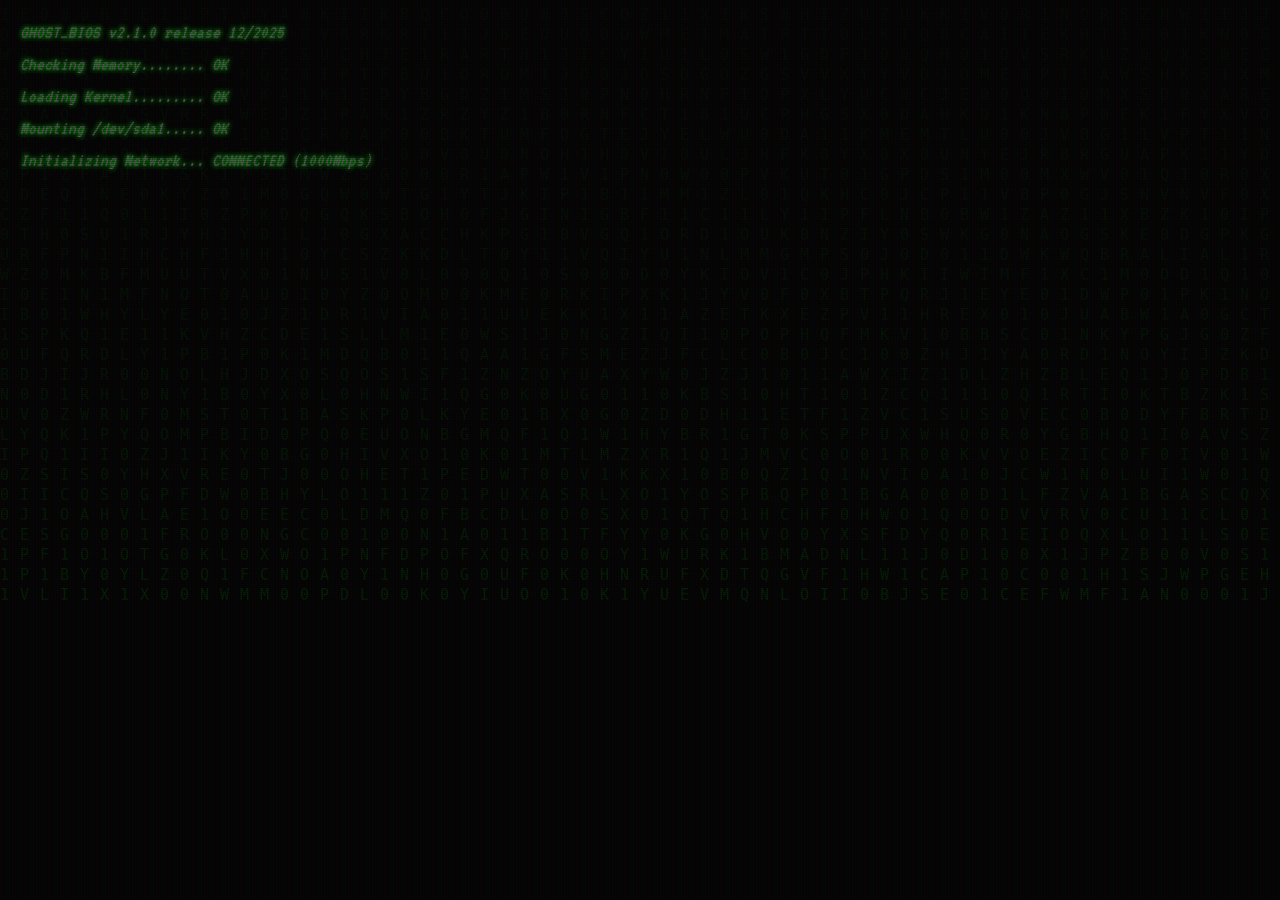
==== index.html @ a64e5c43 "Update index.html" ====
<!DOCTYPE html>
<html lang="en">
<head>
    <meta charset="UTF-8">
    <meta name="viewport" content="width=device-width, initial-scale=1.0">
    <title>GHOST_SHELL v2.0</title>
    <style>
        /* --- VISUALS & CRT EFFECT --- */
        @import url('https://fonts.googleapis.com/css2?family=VT323&display=swap');

        body {
            background-color: #050505;
            color: #0f0;
            font-family: 'VT323', monospace;
            font-size: 1.2rem;
            margin: 0;
            overflow: hidden;
            height: 100vh;
            display: flex;
            flex-direction: column;
            text-shadow: 0 0 5px #0f0;
        }

        /* CRT Scanline Overlay */
        .scanlines {
            position: fixed;
            top: 0; left: 0; width: 100%; height: 100%;
            background: linear-gradient(rgba(18, 16, 16, 0) 50%, rgba(0, 0, 0, 0.25) 50%), linear-gradient(90deg, rgba(255, 0, 0, 0.06), rgba(0, 255, 0, 0.02), rgba(0, 0, 255, 0.06));
            background-size: 100% 2px, 3px 100%;
            pointer-events: none;
            z-index: 999;
        }

        #terminal {
            flex: 1;
            padding: 20px;
            overflow-y: auto;
            position: relative;
            z-index: 10;
        }

        /* Scrollbar styling */
        ::-webkit-scrollbar { width: 10px; }
        ::-webkit-scrollbar-track { background: #000; }
        ::-webkit-scrollbar-thumb { background: #0f0; border-radius: 5px; }

        .input-line {
            display: flex;
            align-items: center;
            margin-top: 10px;
        }

        .prompt {
            color: #0f0;
            margin-right: 10px;
            font-weight: bold;
        }

        input {
            background: transparent;
            border: none;
            color: #fff;
            font-family: 'VT323', monospace;
            font-size: 1.2rem;
            flex-grow: 1;
            outline: none;
            caret-color: #0f0;
            text-shadow: 0 0 5px #fff;
        }

        .output { margin-bottom: 5px; line-height: 1.4; white-space: pre-wrap; }
        .error { color: #ff3333; text-shadow: 0 0 5px #ff3333; }
        .info { color: #00ffff; }
        .warn { color: #ffff00; }
        .system { color: #555; font-style: italic;}

        /* Matrix Canvas */
        canvas {
            position: absolute;
            top: 0; left: 0;
            z-index: 1;
            opacity: 0.1;
        }
    </style>
</head>
<body>

    <div class="scanlines"></div>
    <canvas id="matrixCanvas"></canvas>

    <div id="terminal" onclick="document.getElementById('cmd').focus()">
        <div id="output-container"></div>
        <div class="input-line" id="input-area" style="display:none;">
            <span class="prompt">root@ghost:~/workspace$</span>
            <input type="text" id="cmd" autocomplete="off" spellcheck="false">
        </div>
    </div>

<script>
    // --- CONFIGURATION ---
    const fileSystem = {
        'workspace': {
            'readme.txt': 'Welcome to Ghost Shell v2.0.\nThis is a portfolio simulation.\nType "help" to see commands.',
            'targets.txt': '192.168.1.55 (Vulnerable)\n10.0.0.3 (Secure)\n172.16.0.1 (Gateway)',
            'secret.enc': '[ENCRYPTED] Use "decrypt" tool to view.'
        },
        'system': {
            'kernel.log': 'Boot sequence complete. All systems nominal.',
            'users': 'root, guest, admin'
        }
    };

    let currentDir = 'workspace';
    const outputContainer = document.getElementById('output-container');
    const inputArea = document.getElementById('input-area');
    const cmdInput = document.getElementById('cmd');

    // --- BOOT SEQUENCE ---
    async function boot() {
        const bootText = [
            "GHOST_BIOS v2.1.0 release 12/2025",
            "Checking Memory........ OK",
            "Loading Kernel......... OK",
            "Mounting /dev/sda1..... OK",
            "Initializing Network... CONNECTED (1000Mbps)",
            "Starting Ghost Shell..."
        ];

        for (let line of bootText) {
            printLine(line, 'system');
            await new Promise(r => setTimeout(r, 300));
        }
        
        printLine("<br>----------------------------------------", 'info');
        printLine(" WELCOME USER. SYSTEM READY.", 'info');
        printLine(" Type 'help' for a list of commands.", 'info');
        printLine("----------------------------------------<br>", 'info');
        inputArea.style.display = 'flex';
        cmdInput.focus();
    }

    // --- COMMAND HANDLING ---
    cmdInput.addEventListener('keydown', async function(e) {
        if (e.key === 'Enter') {
            const val = this.value.trim();
            if(!val) return;
            
            // Print previous command
            printLine(`root@ghost:~/${currentDir}$ ${val}`, 'prompt');
            this.value = '';
            this.disabled = true; // Disable input while processing

            // Process Command
            await processCommand(val.toLowerCase());
            
            this.disabled = false;
            this.focus();
            window.scrollTo(0, document.body.scrollHeight);
        }
    });

    async function processCommand(cmd) {
        const args = cmd.split(' ');
        const main = args[0];

        switch(main) {
            case 'help':
                printLine(`
  AVAILABLE COMMANDS:
  -------------------
  ls          List files in current directory
  cat [file]  Read contents of a file
  clear       Clear the terminal screen
  whoami      Display user information
  date        Show system time
  
  HACKING TOOLS:
  --------------
  nmap [ip]   Scan a target for open ports
  hydra       Brute force attack simulation
  decrypt     Decrypt protected files
  matrix      Toggle background visualizer
                `, 'info');
                break;

            case 'clear':
                outputContainer.innerHTML = '';
                break;

            case 'ls':
                const files = Object.keys(fileSystem[currentDir] || {}).join('   ');
                printLine(files || '(empty)', 'info');
                break;

            case 'cat':
                if (!args[1]) { printLine("Usage: cat [filename]", 'error'); break; }
                const content = fileSystem[currentDir][args[1]];
                if (content) printLine(content);
                else printLine(`Error: File '${args[1]}' not found.`, 'error');
                break;

            case 'nmap':
                if (!args[1]) { printLine("Usage: nmap [target_ip]", 'error'); break; }
                await simulateProcess("Scanning " + args[1], 5, "Port Scan");
                printLine(`
  PORT    STATE     SERVICE
  21/tcp  OPEN      ftp
  22/tcp  OPEN      ssh
  80/tcp  OPEN      http
  3306/tcp CLOSED   mysql
  
  Nmap done: 1 IP address (1 host up) scanned in 2.05 seconds
                `);
                break;

            case 'hydra':
                printLine("[*] Initiating brute force attack on target...", 'warn');
                await simulateProcess("Cracking Password", 8, "Brute Force");
                printLine("[+] SUCCESS! Password found: 'admin123'", 'info');
                break;

            case 'decrypt':
                printLine("Enter decryption key:", 'warn');
                // Simulate simple interaction
                await new Promise(r => setTimeout(r, 1000));
                printLine("Decryption algorithm running...", 'system');
                await simulateProcess("Decrypting", 4, "AES-256");
                printLine("Output: THE_FLAG_IS_{GH0ST_SH3LL}", 'info');
                break;

            case 'whoami':
                printLine("User: root (uid=0)\nGroups: root, wheel, docker", 'info');
                break;
                
            case 'matrix':
                toggleMatrix();
                printLine("Matrix visualizer toggled.", 'system');
                break;

            default:
                printLine(`Command not found: ${main}`, 'error');
        }
    }

    // --- HELPER FUNCTIONS ---
    function printLine(text, type = '') {
        const div = document.createElement('div');
        div.className = `output ${type}`;
        div.innerHTML = text;
        outputContainer.appendChild(div);
        document.getElementById('terminal').scrollTop = document.getElementById('terminal').scrollHeight;
    }

    async function simulateProcess(name, steps, type) {
        const id = 'proc-' + Date.now();
        const div = document.createElement('div');
        div.id = id;
        outputContainer.appendChild(div);

        for (let i = 0; i <= 100; i += (100/steps)) {
            document.getElementById(id).innerHTML = `[${type}] ${name}... ${Math.floor(i)}%`;
            await new Promise(r => setTimeout(r, 300));
        }
        document.getElementById(id).innerHTML = `[${type}] ${name}... COMPLETED`;
        document.getElementById(id).className = 'info';
    }

    // --- MATRIX EFFECT (CANVAS) ---
    const canvas = document.getElementById('matrixCanvas');
    const ctx = canvas.getContext('2d');
    let matrixInterval;

    canvas.width = window.innerWidth;
    canvas.height = window.innerHeight;

    const chars = "0101010101ABCDEFGHIJKLMNOPQRSTUVWXYZ";
    const drops = Array(Math.floor(canvas.width / 20)).fill(1);

    function drawMatrix() {
        ctx.fillStyle = "rgba(0, 0, 0, 0.05)";
        ctx.fillRect(0, 0, canvas.width, canvas.height);
        ctx.fillStyle = "#0f0";
        ctx.font = "15px monospace";

        for (let i = 0; i < drops.length; i++) {
            const text = chars[Math.floor(Math.random() * chars.length)];
            ctx.fillText(text, i * 20, drops[i] * 20);
            if (drops[i] * 20 > canvas.height && Math.random() > 0.975) drops[i] = 0;
            drops[i]++;
        }
    }

    function toggleMatrix() {
        if (matrixInterval) {
            clearInterval(matrixInterval);
            matrixInterval = null;
            ctx.clearRect(0, 0, canvas.width, canvas.height);
        } else {
            matrixInterval = setInterval(drawMatrix, 50);
        }
    }

    // Start Matrix by default
    toggleMatrix();

    // Start Boot
    boot();

</script>
</body>
</html>
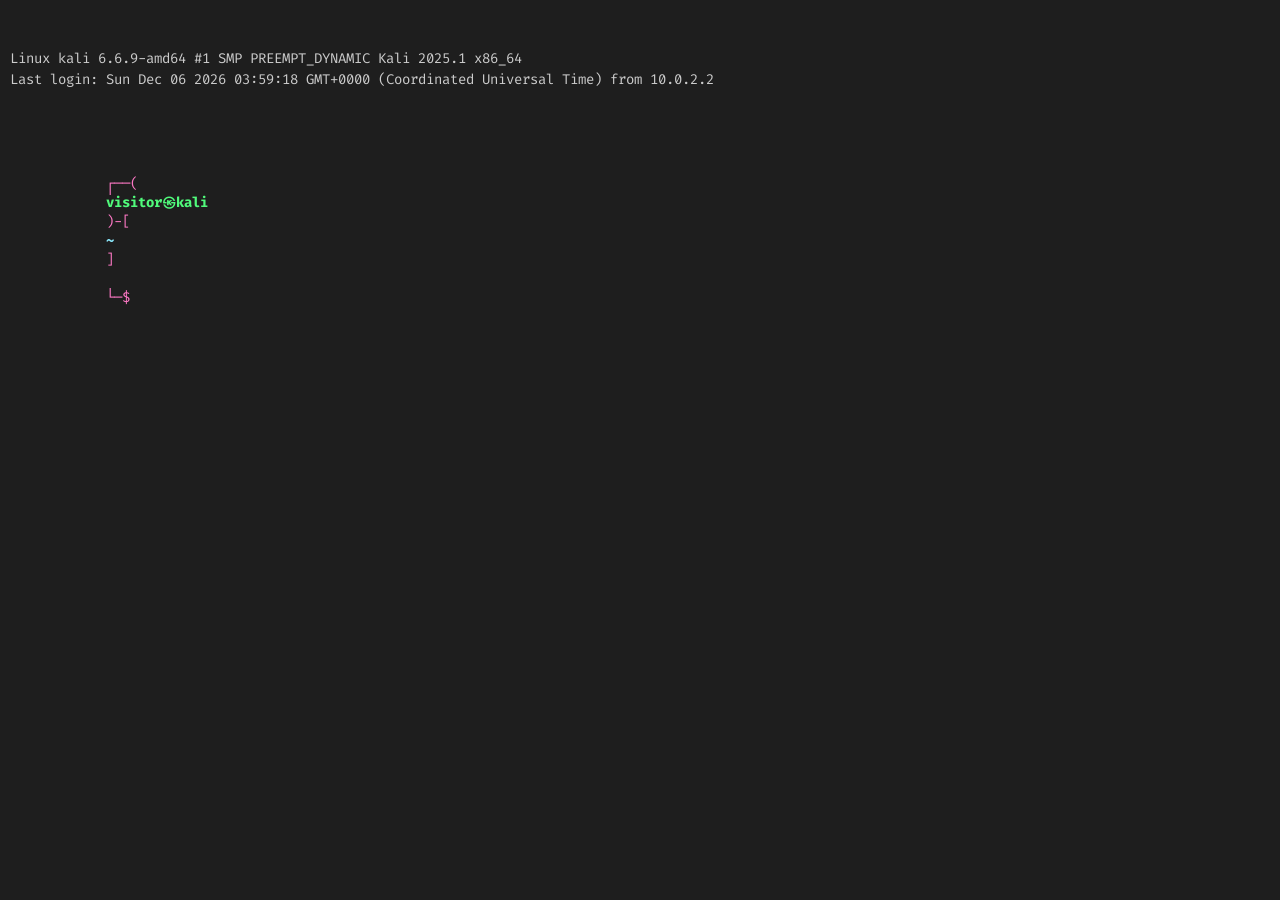
==== commit 523c609e: "Update index.html" ====
--- a/index.html
+++ b/index.html
@@ -3,308 +3,314 @@
 <head>
     <meta charset="UTF-8">
     <meta name="viewport" content="width=device-width, initial-scale=1.0">
-    <title>GHOST_SHELL v2.0</title>
+    <title>root@kali: ~</title>
     <style>
-        /* --- VISUALS & CRT EFFECT --- */
-        @import url('https://fonts.googleapis.com/css2?family=VT323&display=swap');
+        @import url('https://fonts.googleapis.com/css2?family=Fira+Code:wght@400;700&display=swap');
 
         body {
-            background-color: #050505;
-            color: #0f0;
-            font-family: 'VT323', monospace;
-            font-size: 1.2rem;
+            background-color: #1e1e1e; /* VS Code Dark Grey */
+            color: #d4d4d4;
+            font-family: 'Fira Code', monospace;
+            font-size: 14px;
             margin: 0;
+            padding: 10px;
+            height: 100vh;
+            box-sizing: border-box;
             overflow: hidden;
-            height: 100vh;
             display: flex;
             flex-direction: column;
-            text-shadow: 0 0 5px #0f0;
-        }
-
-        /* CRT Scanline Overlay */
-        .scanlines {
-            position: fixed;
-            top: 0; left: 0; width: 100%; height: 100%;
-            background: linear-gradient(rgba(18, 16, 16, 0) 50%, rgba(0, 0, 0, 0.25) 50%), linear-gradient(90deg, rgba(255, 0, 0, 0.06), rgba(0, 255, 0, 0.02), rgba(0, 0, 255, 0.06));
-            background-size: 100% 2px, 3px 100%;
-            pointer-events: none;
-            z-index: 999;
-        }
-
-        #terminal {
+        }
+
+        #terminal-window {
             flex: 1;
-            padding: 20px;
             overflow-y: auto;
-            position: relative;
-            z-index: 10;
-        }
-
-        /* Scrollbar styling */
+            white-space: pre-wrap; /* Preserves formatting */
+            padding-bottom: 20px;
+        }
+
+        /* Scrollbar Styling */
         ::-webkit-scrollbar { width: 10px; }
-        ::-webkit-scrollbar-track { background: #000; }
-        ::-webkit-scrollbar-thumb { background: #0f0; border-radius: 5px; }
-
-        .input-line {
-            display: flex;
-            align-items: center;
-            margin-top: 10px;
-        }
-
-        .prompt {
-            color: #0f0;
-            margin-right: 10px;
-            font-weight: bold;
-        }
-
+        ::-webkit-scrollbar-track { background: #1e1e1e; }
+        ::-webkit-scrollbar-thumb { background: #333; border-radius: 5px; }
+        ::-webkit-scrollbar-thumb:hover { background: #555; }
+
+        /* Text Colors */
+        .prompt-user { color: #50fa7b; font-weight: bold; } /* Green */
+        .prompt-symbol { color: #ff79c6; } /* Pink */
+        .prompt-path { color: #8be9fd; font-weight: bold; } /* Cyan */
+        .cmd-text { color: #f8f8f2; }
+        
+        .output { margin-bottom: 8px; line-height: 1.5; color: #ccc; }
+        .error { color: #ff5555; }
+        .success { color: #50fa7b; }
+        .info { color: #8be9fd; }
+        .keyword { color: #bd93f9; } /* Purple */
+
+        /* Input Area */
+        .input-line { display: flex; align-items: center; }
         input {
             background: transparent;
             border: none;
-            color: #fff;
-            font-family: 'VT323', monospace;
-            font-size: 1.2rem;
+            color: #f8f8f2;
+            font-family: 'Fira Code', monospace;
+            font-size: 14px;
             flex-grow: 1;
             outline: none;
-            caret-color: #0f0;
-            text-shadow: 0 0 5px #fff;
-        }
-
-        .output { margin-bottom: 5px; line-height: 1.4; white-space: pre-wrap; }
-        .error { color: #ff3333; text-shadow: 0 0 5px #ff3333; }
-        .info { color: #00ffff; }
-        .warn { color: #ffff00; }
-        .system { color: #555; font-style: italic;}
-
-        /* Matrix Canvas */
-        canvas {
-            position: absolute;
-            top: 0; left: 0;
-            z-index: 1;
-            opacity: 0.1;
-        }
+            margin-left: 5px;
+        }
+
+        /* Fake Cursor */
+        .cursor-block {
+            display: inline-block;
+            width: 8px;
+            height: 16px;
+            background-color: #ccc;
+            animation: blink 1s step-end infinite;
+        }
+        @keyframes blink { 50% { opacity: 0; } }
+
     </style>
 </head>
 <body>
 
-    <div class="scanlines"></div>
-    <canvas id="matrixCanvas"></canvas>
-
-    <div id="terminal" onclick="document.getElementById('cmd').focus()">
-        <div id="output-container"></div>
-        <div class="input-line" id="input-area" style="display:none;">
-            <span class="prompt">root@ghost:~/workspace$</span>
-            <input type="text" id="cmd" autocomplete="off" spellcheck="false">
+    <div id="terminal-window" onclick="document.getElementById('cmd').focus()">
+        <div id="history"></div>
+        
+        <div class="input-line">
+            <div id="prompt-container">
+                </div>
+            <input type="text" id="cmd" autocomplete="off" spellcheck="false" autofocus>
         </div>
     </div>
 
 <script>
-    // --- CONFIGURATION ---
+    // --- SYSTEM CONFIG ---
+    const user = "visitor";
+    const host = "kali";
+    let currentPath = "~";
+    
+    // Command History Storage (for Up/Down arrows)
+    let commandHistory = [];
+    let historyIndex = -1;
+
+    // File System Simulation
     const fileSystem = {
-        'workspace': {
-            'readme.txt': 'Welcome to Ghost Shell v2.0.\nThis is a portfolio simulation.\nType "help" to see commands.',
-            'targets.txt': '192.168.1.55 (Vulnerable)\n10.0.0.3 (Secure)\n172.16.0.1 (Gateway)',
-            'secret.enc': '[ENCRYPTED] Use "decrypt" tool to view.'
+        "~": {
+            "projects": "dir",
+            "cv.pdf": "file",
+            "contact_info.txt": "file",
+            "todo.md": "file"
         },
-        'system': {
-            'kernel.log': 'Boot sequence complete. All systems nominal.',
-            'users': 'root, guest, admin'
+        "~/projects": {
+            "main.py": "file",
+            "scan_results.log": "file"
         }
     };
 
-    let currentDir = 'workspace';
-    const outputContainer = document.getElementById('output-container');
-    const inputArea = document.getElementById('input-area');
-    const cmdInput = document.getElementById('cmd');
-
-    // --- BOOT SEQUENCE ---
-    async function boot() {
-        const bootText = [
-            "GHOST_BIOS v2.1.0 release 12/2025",
-            "Checking Memory........ OK",
-            "Loading Kernel......... OK",
-            "Mounting /dev/sda1..... OK",
-            "Initializing Network... CONNECTED (1000Mbps)",
-            "Starting Ghost Shell..."
-        ];
-
-        for (let line of bootText) {
-            printLine(line, 'system');
-            await new Promise(r => setTimeout(r, 300));
-        }
-        
-        printLine("<br>----------------------------------------", 'info');
-        printLine(" WELCOME USER. SYSTEM READY.", 'info');
-        printLine(" Type 'help' for a list of commands.", 'info');
-        printLine("----------------------------------------<br>", 'info');
-        inputArea.style.display = 'flex';
-        cmdInput.focus();
+    const fileContents = {
+        "contact_info.txt": "Email: user@example.com\nLinkedIn: linkedin.com/in/user\nGitHub: github.com/user",
+        "todo.md": "- [x] Setup server\n- [ ] Patch vulnerabilities\n- [ ] Update documentation",
+        "cv.pdf": "[PDF Binary Data] - Cannot display in terminal. Use 'download cv.pdf'",
+        "scan_results.log": "Target: 192.168.1.1\nOpen Ports: 22, 80, 443\nVulnerabilities: None detected."
+    };
+
+    // DOM Elements
+    const terminal = document.getElementById('history');
+    const input = document.getElementById('cmd');
+    const promptContainer = document.getElementById('prompt-container');
+
+    // Generate Prompt String
+    function updatePrompt() {
+        promptContainer.innerHTML = `
+            <span class="prompt-symbol">┌──(</span>
+            <span class="prompt-user">${user}㉿${host}</span>
+            <span class="prompt-symbol">)-[</span>
+            <span class="prompt-path">${currentPath}</span>
+            <span class="prompt-symbol">]</span><br>
+            <span class="prompt-symbol">└─$</span>
+        `;
     }
-
-    // --- COMMAND HANDLING ---
-    cmdInput.addEventListener('keydown', async function(e) {
+    updatePrompt();
+
+    // Start with a clean welcome message
+    const date = new Date().toString();
+    printOutput(`Linux ${host} 6.6.9-amd64 #1 SMP PREEMPT_DYNAMIC Kali 2025.1 x86_64\nLast login: ${date} from 10.0.2.2`, 'system');
+
+    // --- EVENT LISTENERS ---
+    input.addEventListener('keydown', function(e) {
         if (e.key === 'Enter') {
-            const val = this.value.trim();
-            if(!val) return;
+            const command = this.value;
+            if (command.trim() !== "") {
+                // Save to history
+                commandHistory.push(command);
+                historyIndex = commandHistory.length;
+                
+                // Print command to screen
+                const oldPrompt = promptContainer.innerHTML;
+                const cmdLine = document.createElement('div');
+                cmdLine.innerHTML = `<div class="input-line">${oldPrompt} <span class="cmd-text">${command}</span></div>`;
+                terminal.appendChild(cmdLine);
+
+                // Process
+                processCommand(command.trim());
+            } else {
+                // Just reprint prompt on empty enter
+                const oldPrompt = promptContainer.innerHTML;
+                const cmdLine = document.createElement('div');
+                cmdLine.innerHTML = `<div class="input-line">${oldPrompt}</div>`;
+                terminal.appendChild(cmdLine);
+            }
             
-            // Print previous command
-            printLine(`root@ghost:~/${currentDir}$ ${val}`, 'prompt');
+            // Clear input
             this.value = '';
-            this.disabled = true; // Disable input while processing
-
-            // Process Command
-            await processCommand(val.toLowerCase());
+            scrollToBottom();
+        } else if (e.key === 'ArrowUp') {
+            e.preventDefault();
+            if (historyIndex > 0) {
+                historyIndex--;
+                input.value = commandHistory[historyIndex];
+            }
+        } else if (e.key === 'ArrowDown') {
+            e.preventDefault();
+            if (historyIndex < commandHistory.length - 1) {
+                historyIndex++;
+                input.value = commandHistory[historyIndex];
+            } else {
+                historyIndex = commandHistory.length;
+                input.value = '';
+            }
+        }
+    });
+
+    // --- CORE LOGIC ---
+    function processCommand(cmdRaw) {
+        const args = cmdRaw.split(' ');
+        const cmd = args[0].toLowerCase();
+        const arg1 = args[1];
+
+        switch (cmd) {
+            case 'help':
+                printOutput(`
+    GNU bash, version 5.2.21(1)-release (x86_64-pc-linux-gnu)
+    These shell commands are defined internally. Type 'help' to see this list.
+
+    <span class="keyword">ls</span>       List directory contents
+    <span class="keyword">cd</span>       Change directory (e.g., 'cd projects' or 'cd ..')
+    <span class="keyword">cat</span>      Concatenate files to standard output
+    <span class="keyword">clear</span>    Clear the terminal screen
+    <span class="keyword">whoami</span>   Print effective userid
+    <span class="keyword">nmap</span>     Network exploration tool and security scanner
+    <span class="keyword">neofetch</span> System information tool
+                `);
+                break;
+
+            case 'clear':
+                terminal.innerHTML = '';
+                break;
+
+            case 'ls':
+                const dirContent = fileSystem[currentPath];
+                let output = "";
+                for (const [key, value] of Object.entries(dirContent)) {
+                    if (value === 'dir') output += `<span class="prompt-path">${key}/</span>  `;
+                    else output += `<span class="success">${key}</span>  `;
+                }
+                printOutput(output);
+                break;
+
+            case 'cat':
+                if (!arg1) { printOutput("cat: missing operand", "error"); return; }
+                if (fileContents[arg1]) {
+                    printOutput(fileContents[arg1]);
+                } else {
+                    printOutput(`cat: ${arg1}: No such file or directory`, "error");
+                }
+                break;
+
+            case 'cd':
+                if (!arg1 || arg1 === "~") {
+                    currentPath = "~";
+                } else if (arg1 === "..") {
+                    currentPath = "~"; // Simple logic for demo
+                } else if (fileSystem["~"][arg1] === "dir") {
+                    currentPath = "~/projects";
+                } else {
+                    printOutput(`bash: cd: ${arg1}: No such file or directory`, "error");
+                }
+                updatePrompt();
+                break;
+
+            case 'whoami':
+                printOutput("visitor");
+                break;
+
+            case 'nmap':
+                 if (!arg1) { printOutput("nmap: missing target IP", "error"); return; }
+                 printOutput(`Starting Nmap 7.94 at ${new Date().toLocaleTimeString()}...`);
+                 setTimeout(() => {
+                     printOutput(`
+Nmap scan report for ${arg1}
+Host is up (0.00042s latency).
+Not shown: 998 closed ports
+PORT   STATE SERVICE
+22/tcp open  ssh
+80/tcp open  http
+
+Nmap done: 1 IP address (1 host up) scanned in 1.42 seconds
+                     `);
+                     scrollToBottom();
+                 }, 1500);
+                 break;
             
-            this.disabled = false;
-            this.focus();
-            window.scrollTo(0, document.body.scrollHeight);
-        }
-    });
-
-    async function processCommand(cmd) {
-        const args = cmd.split(' ');
-        const main = args[0];
-
-        switch(main) {
-            case 'help':
-                printLine(`
-  AVAILABLE COMMANDS:
-  -------------------
-  ls          List files in current directory
-  cat [file]  Read contents of a file
-  clear       Clear the terminal screen
-  whoami      Display user information
-  date        Show system time
-  
-  HACKING TOOLS:
-  --------------
-  nmap [ip]   Scan a target for open ports
-  hydra       Brute force attack simulation
-  decrypt     Decrypt protected files
-  matrix      Toggle background visualizer
-                `, 'info');
-                break;
-
-            case 'clear':
-                outputContainer.innerHTML = '';
-                break;
-
-            case 'ls':
-                const files = Object.keys(fileSystem[currentDir] || {}).join('   ');
-                printLine(files || '(empty)', 'info');
-                break;
-
-            case 'cat':
-                if (!args[1]) { printLine("Usage: cat [filename]", 'error'); break; }
-                const content = fileSystem[currentDir][args[1]];
-                if (content) printLine(content);
-                else printLine(`Error: File '${args[1]}' not found.`, 'error');
-                break;
-
-            case 'nmap':
-                if (!args[1]) { printLine("Usage: nmap [target_ip]", 'error'); break; }
-                await simulateProcess("Scanning " + args[1], 5, "Port Scan");
-                printLine(`
-  PORT    STATE     SERVICE
-  21/tcp  OPEN      ftp
-  22/tcp  OPEN      ssh
-  80/tcp  OPEN      http
-  3306/tcp CLOSED   mysql
-  
-  Nmap done: 1 IP address (1 host up) scanned in 2.05 seconds
+            case 'sudo':
+                 printOutput(`[sudo] password for ${user}:`, "info");
+                 // Simulation stops here to keep it simple, but adds realism
+                 setTimeout(() => {
+                    printOutput("Sorry, try again.", "error");
+                    scrollToBottom();
+                 }, 2000);
+                 break;
+
+            case 'neofetch':
+                printOutput(`
+       <span class="prompt-symbol">_,met$$$$$gg.</span>      <span class="prompt-user">user</span>@<span class="prompt-path">kali</span>
+    <span class="prompt-symbol">,g$$$$$$$$$$$$$$$P.</span>   ----------------
+  <span class="prompt-symbol">,g$$P"     """Y$$.".</span>    <span class="info">OS</span>: Kali GNU/Linux Rolling x86_64
+ <span class="prompt-symbol">,$$P'              \`$$$.</span> <span class="info">Host</span>: VirtualBox 1.2
+<span class="prompt-symbol">',$$P       ,ggs.     \`$$b:</span> <span class="info">Kernel</span>: 6.6.9-amd64
+<span class="prompt-symbol">\`d$$'     ,$P"'   .    $$$</span> <span class="info">Uptime</span>: 2 hours, 4 mins
+ <span class="prompt-symbol">$$P      d$'     ,    $$P</span> <span class="info">Shell</span>: bash 5.2.21
+ <span class="prompt-symbol">$$:      $$.   -    ,d$$'</span> <span class="info">Terminal</span>: /dev/pts/0
+ <span class="prompt-symbol">$$;      Y$b._   _,d$P'</span>  
+ <span class="prompt-symbol">Y$$.    \`.\`"Y$$$$P"'</span>    
+ <span class="prompt-symbol">\`$$b      "-.__</span>       
+  <span class="prompt-symbol">\`Y$$</span>
+   <span class="prompt-symbol">\`Y$$.</span>
+     <span class="prompt-symbol">\`$$b.</span>
+       <span class="prompt-symbol">\`Y$$b.</span>
+          <span class="prompt-symbol">\`"Y$b._</span>
+              <span class="prompt-symbol">\`"""</span>
                 `);
                 break;
 
-            case 'hydra':
-                printLine("[*] Initiating brute force attack on target...", 'warn');
-                await simulateProcess("Cracking Password", 8, "Brute Force");
-                printLine("[+] SUCCESS! Password found: 'admin123'", 'info');
-                break;
-
-            case 'decrypt':
-                printLine("Enter decryption key:", 'warn');
-                // Simulate simple interaction
-                await new Promise(r => setTimeout(r, 1000));
-                printLine("Decryption algorithm running...", 'system');
-                await simulateProcess("Decrypting", 4, "AES-256");
-                printLine("Output: THE_FLAG_IS_{GH0ST_SH3LL}", 'info');
-                break;
-
-            case 'whoami':
-                printLine("User: root (uid=0)\nGroups: root, wheel, docker", 'info');
-                break;
-                
-            case 'matrix':
-                toggleMatrix();
-                printLine("Matrix visualizer toggled.", 'system');
-                break;
-
             default:
-                printLine(`Command not found: ${main}`, 'error');
+                printOutput(`bash: ${cmd}: command not found`, "error");
         }
     }
 
     // --- HELPER FUNCTIONS ---
-    function printLine(text, type = '') {
+    function printOutput(text, type="standard") {
         const div = document.createElement('div');
         div.className = `output ${type}`;
         div.innerHTML = text;
-        outputContainer.appendChild(div);
-        document.getElementById('terminal').scrollTop = document.getElementById('terminal').scrollHeight;
+        terminal.appendChild(div);
+        scrollToBottom();
     }
 
-    async function simulateProcess(name, steps, type) {
-        const id = 'proc-' + Date.now();
-        const div = document.createElement('div');
-        div.id = id;
-        outputContainer.appendChild(div);
-
-        for (let i = 0; i <= 100; i += (100/steps)) {
-            document.getElementById(id).innerHTML = `[${type}] ${name}... ${Math.floor(i)}%`;
-            await new Promise(r => setTimeout(r, 300));
-        }
-        document.getElementById(id).innerHTML = `[${type}] ${name}... COMPLETED`;
-        document.getElementById(id).className = 'info';
+    function scrollToBottom() {
+        const window = document.getElementById('terminal-window');
+        window.scrollTop = window.scrollHeight;
     }
-
-    // --- MATRIX EFFECT (CANVAS) ---
-    const canvas = document.getElementById('matrixCanvas');
-    const ctx = canvas.getContext('2d');
-    let matrixInterval;
-
-    canvas.width = window.innerWidth;
-    canvas.height = window.innerHeight;
-
-    const chars = "0101010101ABCDEFGHIJKLMNOPQRSTUVWXYZ";
-    const drops = Array(Math.floor(canvas.width / 20)).fill(1);
-
-    function drawMatrix() {
-        ctx.fillStyle = "rgba(0, 0, 0, 0.05)";
-        ctx.fillRect(0, 0, canvas.width, canvas.height);
-        ctx.fillStyle = "#0f0";
-        ctx.font = "15px monospace";
-
-        for (let i = 0; i < drops.length; i++) {
-            const text = chars[Math.floor(Math.random() * chars.length)];
-            ctx.fillText(text, i * 20, drops[i] * 20);
-            if (drops[i] * 20 > canvas.height && Math.random() > 0.975) drops[i] = 0;
-            drops[i]++;
-        }
-    }
-
-    function toggleMatrix() {
-        if (matrixInterval) {
-            clearInterval(matrixInterval);
-            matrixInterval = null;
-            ctx.clearRect(0, 0, canvas.width, canvas.height);
-        } else {
-            matrixInterval = setInterval(drawMatrix, 50);
-        }
-    }
-
-    // Start Matrix by default
-    toggleMatrix();
-
-    // Start Boot
-    boot();
 
 </script>
 </body>
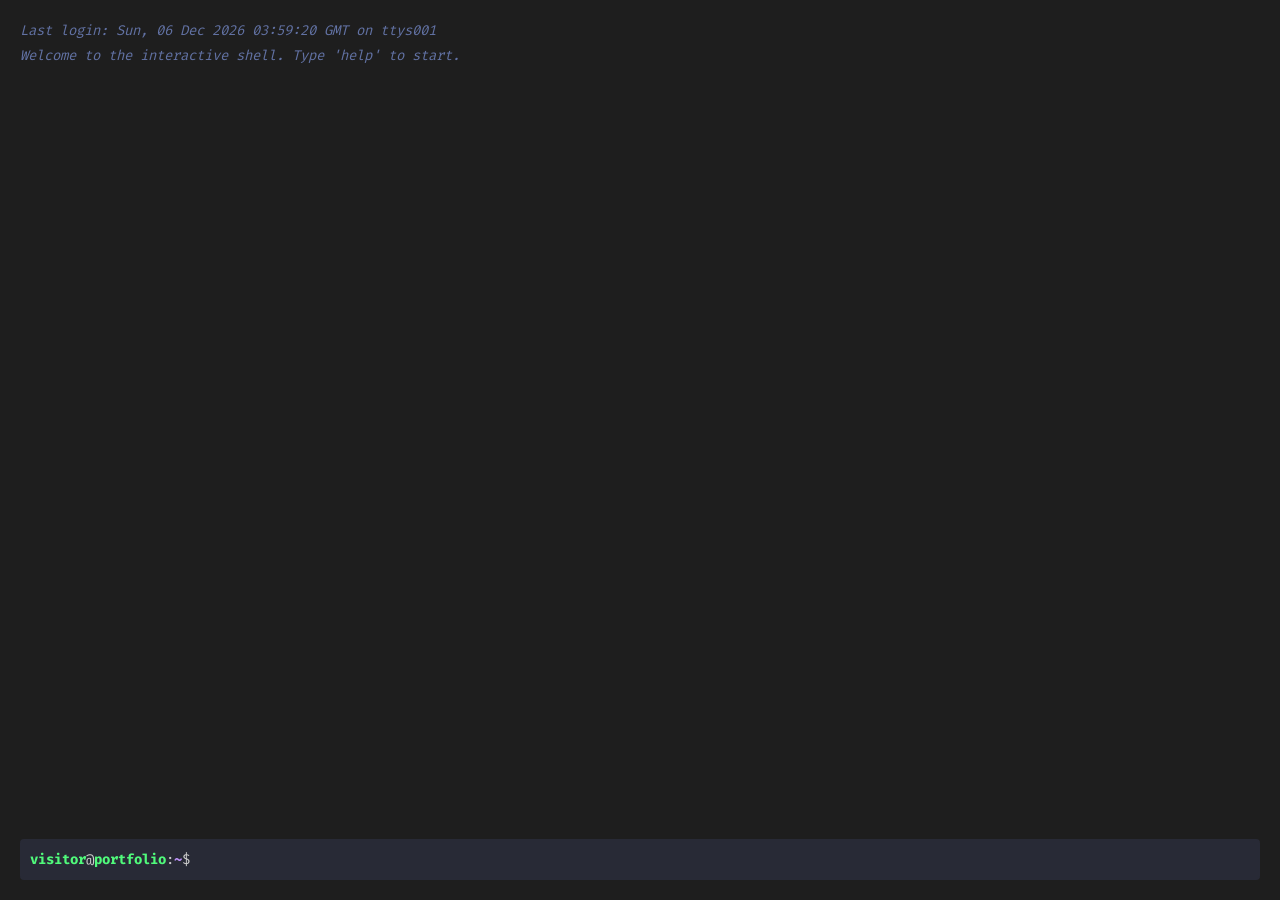
==== commit f6c6d8b9: "Update index.html" ====
--- a/index.html
+++ b/index.html
@@ -3,313 +3,345 @@
 <head>
     <meta charset="UTF-8">
     <meta name="viewport" content="width=device-width, initial-scale=1.0">
-    <title>root@kali: ~</title>
+    <title>root@server: ~</title>
+    <link href="https://fonts.googleapis.com/css2?family=Fira+Code:wght@400;700&display=swap" rel="stylesheet">
     <style>
-        @import url('https://fonts.googleapis.com/css2?family=Fira+Code:wght@400;700&display=swap');
+        :root {
+            --bg-color: #1e1e1e;
+            --text-color: #cccccc;
+            --prompt-user: #50fa7b; /* Dracula Green */
+            --prompt-path: #bd93f9; /* Dracula Purple */
+            --cmd-color: #f8f8f2;
+            --dir-color: #8be9fd; /* Dracula Cyan */
+            --file-color: #f1fa8c; /* Dracula Yellow */
+            --error-color: #ff5555;
+        }
 
         body {
-            background-color: #1e1e1e; /* VS Code Dark Grey */
-            color: #d4d4d4;
+            background-color: var(--bg-color);
+            color: var(--text-color);
             font-family: 'Fira Code', monospace;
             font-size: 14px;
             margin: 0;
-            padding: 10px;
+            padding: 20px;
             height: 100vh;
             box-sizing: border-box;
-            overflow: hidden;
             display: flex;
             flex-direction: column;
-        }
-
-        #terminal-window {
+            overflow: hidden;
+        }
+
+        #terminal-output {
             flex: 1;
             overflow-y: auto;
-            white-space: pre-wrap; /* Preserves formatting */
-            padding-bottom: 20px;
-        }
-
-        /* Scrollbar Styling */
-        ::-webkit-scrollbar { width: 10px; }
-        ::-webkit-scrollbar-track { background: #1e1e1e; }
-        ::-webkit-scrollbar-thumb { background: #333; border-radius: 5px; }
-        ::-webkit-scrollbar-thumb:hover { background: #555; }
-
-        /* Text Colors */
-        .prompt-user { color: #50fa7b; font-weight: bold; } /* Green */
-        .prompt-symbol { color: #ff79c6; } /* Pink */
-        .prompt-path { color: #8be9fd; font-weight: bold; } /* Cyan */
-        .cmd-text { color: #f8f8f2; }
-        
-        .output { margin-bottom: 8px; line-height: 1.5; color: #ccc; }
-        .error { color: #ff5555; }
-        .success { color: #50fa7b; }
-        .info { color: #8be9fd; }
-        .keyword { color: #bd93f9; } /* Purple */
-
-        /* Input Area */
-        .input-line { display: flex; align-items: center; }
+            white-space: pre-wrap;
+            margin-bottom: 10px;
+        }
+
+        /* Custom Scrollbar */
+        #terminal-output::-webkit-scrollbar { width: 8px; }
+        #terminal-output::-webkit-scrollbar-track { background: var(--bg-color); }
+        #terminal-output::-webkit-scrollbar-thumb { background: #44475a; border-radius: 4px; }
+
+        .input-line {
+            display: flex;
+            align-items: center;
+            background-color: #282a36;
+            padding: 10px;
+            border-radius: 4px;
+        }
+
+        .prompt { margin-right: 10px; white-space: nowrap; }
+        .user { color: var(--prompt-user); font-weight: bold; }
+        .at { color: var(--text-color); }
+        .host { color: var(--prompt-user); font-weight: bold; }
+        .path { color: var(--prompt-path); font-weight: bold; }
+        .char { color: var(--text-color); }
+
         input {
             background: transparent;
             border: none;
-            color: #f8f8f2;
+            color: var(--cmd-color);
             font-family: 'Fira Code', monospace;
             font-size: 14px;
             flex-grow: 1;
             outline: none;
-            margin-left: 5px;
-        }
-
-        /* Fake Cursor */
-        .cursor-block {
-            display: inline-block;
-            width: 8px;
-            height: 16px;
-            background-color: #ccc;
-            animation: blink 1s step-end infinite;
-        }
-        @keyframes blink { 50% { opacity: 0; } }
-
+        }
+
+        /* Output Styling */
+        .line { margin-bottom: 4px; line-height: 1.5; }
+        .cmd-echo { color: #f8f8f2; font-weight: bold; }
+        .dir { color: var(--dir-color); font-weight: bold; cursor: pointer; }
+        .file { color: var(--file-color); }
+        .comment { color: #6272a4; font-style: italic; }
+        .error { color: var(--error-color); }
+        
+        /* Links */
+        a { color: #8be9fd; text-decoration: none; border-bottom: 1px dotted #8be9fd; }
+        a:hover { background: #44475a; }
     </style>
 </head>
 <body>
 
-    <div id="terminal-window" onclick="document.getElementById('cmd').focus()">
-        <div id="history"></div>
-        
-        <div class="input-line">
-            <div id="prompt-container">
-                </div>
-            <input type="text" id="cmd" autocomplete="off" spellcheck="false" autofocus>
+    <div id="terminal-output"></div>
+    
+    <div class="input-line">
+        <div class="prompt">
+            <span class="user">visitor</span><span class="at">@</span><span class="host">portfolio</span>:<span class="path" id="path-display">~</span><span class="char">$</span>
         </div>
+        <input type="text" id="cmd-input" autocomplete="off" spellcheck="false" autofocus>
     </div>
 
 <script>
-    // --- SYSTEM CONFIG ---
-    const user = "visitor";
-    const host = "kali";
-    let currentPath = "~";
-    
-    // Command History Storage (for Up/Down arrows)
+    // --- FILE SYSTEM STRUCTURE ---
+    // Professional approach: Objects represent folders, Strings represent files.
+    const fileSystem = {
+        "~": {
+            "about.txt": "I am a Full Stack Developer and Cybersecurity Enthusiast.\nSpecializing in Python, JavaScript, and Ethical Hacking.",
+            "contact.md": "Email: your.email@example.com\nGitHub: github.com/yourusername\nLinkedIn: linkedin.com/in/yourprofile",
+            "skills.txt": "• Languages: Python, C++, HTML/JS\n• Tools: Burp Suite, Metasploit, Wireshark\n• OS: Kali Linux, Arch, Ubuntu",
+            "projects": {
+                "network-scanner.py": "Language: Python\nStatus: Completed\nDescription: A multi-threaded IP scanner.\n[Run 'cat projects/network-scanner.py' to see details]",
+                "web-scraper.js": "Language: Node.js\nStatus: In Progress\nDescription: Scrapes tech news headers.",
+                "portfolio-v1": {
+                    "index.html": "<Old version of portfolio>",
+                    "style.css": "body { background: red; }"
+                }
+            },
+            "README.md": "Welcome to my interactive portfolio.\nType 'help' for commands.\nUse 'Tab' for autocomplete."
+        }
+    };
+
+    // --- STATE MANAGEMENT ---
+    let currentPath = ["~"];
     let commandHistory = [];
     let historyIndex = -1;
 
-    // File System Simulation
-    const fileSystem = {
-        "~": {
-            "projects": "dir",
-            "cv.pdf": "file",
-            "contact_info.txt": "file",
-            "todo.md": "file"
-        },
-        "~/projects": {
-            "main.py": "file",
-            "scan_results.log": "file"
-        }
+    const outputDiv = document.getElementById('terminal-output');
+    const inputField = document.getElementById('cmd-input');
+    const pathDisplay = document.getElementById('path-display');
+
+    // --- INITIALIZATION ---
+    window.onload = () => {
+        printLine(`Last login: ${new Date().toUTCString()} on ttys001`, 'comment');
+        printLine(`Welcome to the interactive shell. Type 'help' to start.`, 'comment');
+        printLine(``);
     };
 
-    const fileContents = {
-        "contact_info.txt": "Email: user@example.com\nLinkedIn: linkedin.com/in/user\nGitHub: github.com/user",
-        "todo.md": "- [x] Setup server\n- [ ] Patch vulnerabilities\n- [ ] Update documentation",
-        "cv.pdf": "[PDF Binary Data] - Cannot display in terminal. Use 'download cv.pdf'",
-        "scan_results.log": "Target: 192.168.1.1\nOpen Ports: 22, 80, 443\nVulnerabilities: None detected."
-    };
-
-    // DOM Elements
-    const terminal = document.getElementById('history');
-    const input = document.getElementById('cmd');
-    const promptContainer = document.getElementById('prompt-container');
-
-    // Generate Prompt String
-    function updatePrompt() {
-        promptContainer.innerHTML = `
-            <span class="prompt-symbol">┌──(</span>
-            <span class="prompt-user">${user}㉿${host}</span>
-            <span class="prompt-symbol">)-[</span>
-            <span class="prompt-path">${currentPath}</span>
-            <span class="prompt-symbol">]</span><br>
-            <span class="prompt-symbol">└─$</span>
-        `;
-    }
-    updatePrompt();
-
-    // Start with a clean welcome message
-    const date = new Date().toString();
-    printOutput(`Linux ${host} 6.6.9-amd64 #1 SMP PREEMPT_DYNAMIC Kali 2025.1 x86_64\nLast login: ${date} from 10.0.2.2`, 'system');
-
-    // --- EVENT LISTENERS ---
-    input.addEventListener('keydown', function(e) {
+    // --- COMMAND PROCESSOR ---
+    inputField.addEventListener('keydown', (e) => {
         if (e.key === 'Enter') {
-            const command = this.value;
-            if (command.trim() !== "") {
-                // Save to history
-                commandHistory.push(command);
+            const cmdRaw = inputField.value;
+            const cmdTrim = cmdRaw.trim();
+            
+            if (cmdTrim) {
+                // Add to history
+                commandHistory.push(cmdTrim);
                 historyIndex = commandHistory.length;
                 
-                // Print command to screen
-                const oldPrompt = promptContainer.innerHTML;
-                const cmdLine = document.createElement('div');
-                cmdLine.innerHTML = `<div class="input-line">${oldPrompt} <span class="cmd-text">${command}</span></div>`;
-                terminal.appendChild(cmdLine);
-
-                // Process
-                processCommand(command.trim());
+                // Print command prompt line
+                const promptHtml = `<span class="user">visitor</span>@<span class="host">portfolio</span>:<span class="path">${currentPath.join('/')}</span>$ <span class="cmd-echo">${cmdRaw}</span>`;
+                printHtml(promptHtml);
+
+                // Execute
+                executeCommand(cmdTrim);
             } else {
-                // Just reprint prompt on empty enter
-                const oldPrompt = promptContainer.innerHTML;
-                const cmdLine = document.createElement('div');
-                cmdLine.innerHTML = `<div class="input-line">${oldPrompt}</div>`;
-                terminal.appendChild(cmdLine);
+                 // Empty enter just prints a new line
+                 const promptHtml = `<span class="user">visitor</span>@<span class="host">portfolio</span>:<span class="path">${currentPath.join('/')}</span>$`;
+                 printHtml(promptHtml);
             }
-            
-            // Clear input
-            this.value = '';
+
+            inputField.value = '';
             scrollToBottom();
         } else if (e.key === 'ArrowUp') {
             e.preventDefault();
             if (historyIndex > 0) {
                 historyIndex--;
-                input.value = commandHistory[historyIndex];
+                inputField.value = commandHistory[historyIndex];
             }
         } else if (e.key === 'ArrowDown') {
             e.preventDefault();
             if (historyIndex < commandHistory.length - 1) {
                 historyIndex++;
-                input.value = commandHistory[historyIndex];
+                inputField.value = commandHistory[historyIndex];
             } else {
                 historyIndex = commandHistory.length;
-                input.value = '';
+                inputField.value = '';
             }
+        } else if (e.key === 'Tab') {
+            e.preventDefault();
+            handleTabCompletion(inputField.value);
         }
     });
 
-    // --- CORE LOGIC ---
-    function processCommand(cmdRaw) {
-        const args = cmdRaw.split(' ');
-        const cmd = args[0].toLowerCase();
-        const arg1 = args[1];
+    function executeCommand(cmdStr) {
+        const parts = cmdStr.split(' ');
+        const cmd = parts[0].toLowerCase();
+        const args = parts.slice(1);
 
         switch (cmd) {
             case 'help':
-                printOutput(`
-    GNU bash, version 5.2.21(1)-release (x86_64-pc-linux-gnu)
-    These shell commands are defined internally. Type 'help' to see this list.
-
-    <span class="keyword">ls</span>       List directory contents
-    <span class="keyword">cd</span>       Change directory (e.g., 'cd projects' or 'cd ..')
-    <span class="keyword">cat</span>      Concatenate files to standard output
-    <span class="keyword">clear</span>    Clear the terminal screen
-    <span class="keyword">whoami</span>   Print effective userid
-    <span class="keyword">nmap</span>     Network exploration tool and security scanner
-    <span class="keyword">neofetch</span> System information tool
+                printLine(`
+  GNU/Linux Style Portfolio Shell, version 1.0.2-release
+  These shell commands are defined internally:
+
+  ls [dir]    List directory contents
+  cd [dir]    Change directory
+  cat [file]  Print file content
+  clear       Clear terminal window
+  pwd         Print working directory
+  whoami      Print effective userid
+  history     View command history
+  open [url]  Open external link
                 `);
                 break;
 
             case 'clear':
-                terminal.innerHTML = '';
+                outputDiv.innerHTML = '';
+                break;
+
+            case 'whoami':
+                printLine('visitor');
+                break;
+
+            case 'pwd':
+                printLine(currentPath.join('/'));
+                break;
+            
+            case 'history':
+                commandHistory.forEach((c, i) => printLine(`${i + 1}  ${c}`));
                 break;
 
             case 'ls':
-                const dirContent = fileSystem[currentPath];
-                let output = "";
-                for (const [key, value] of Object.entries(dirContent)) {
-                    if (value === 'dir') output += `<span class="prompt-path">${key}/</span>  `;
-                    else output += `<span class="success">${key}</span>  `;
-                }
-                printOutput(output);
+                const targetDir = args[0] ? resolvePath(args[0]) : getCurrentDirObject();
+                if (typeof targetDir === 'object') {
+                    const items = Object.keys(targetDir);
+                    if(items.length === 0) printLine("(empty)", "comment");
+                    else {
+                        // Format output to look like 'ls --color'
+                        const formatted = items.map(item => {
+                            const isDir = typeof targetDir[item] === 'object';
+                            return `<span class="${isDir ? 'dir' : 'file'}">${item}${isDir ? '/' : ''}</span>`;
+                        }).join('  ');
+                        printHtml(formatted);
+                    }
+                } else {
+                    printLine(`ls: cannot access '${args[0]}': No such file or directory`, 'error');
+                }
+                break;
+
+            case 'cd':
+                if (!args[0] || args[0] === '~') {
+                    currentPath = ["~"];
+                } else if (args[0] === '..') {
+                    if (currentPath.length > 1) currentPath.pop();
+                } else {
+                    const newDirObj = resolvePath(args[0]);
+                    if (typeof newDirObj === 'object') {
+                        // This is a simplification; a real path parser would be more complex
+                        // For this demo, we assume one level deeper relative path
+                        if (getCurrentDirObject()[args[0]]) {
+                            currentPath.push(args[0]);
+                        } else {
+                            // Handle absolute paths or errors simplified
+                             printLine(`cd: ${args[0]}: No such file or directory`, 'error');
+                        }
+                    } else {
+                        printLine(`cd: ${args[0]}: Not a directory`, 'error');
+                    }
+                }
+                updatePromptPath();
                 break;
 
             case 'cat':
-                if (!arg1) { printOutput("cat: missing operand", "error"); return; }
-                if (fileContents[arg1]) {
-                    printOutput(fileContents[arg1]);
+                if (!args[0]) { printLine("Usage: cat [filename]", "comment"); break; }
+                const content = resolvePath(args[0]);
+                if (typeof content === 'string') {
+                    printLine(content);
+                } else if (typeof content === 'object') {
+                    printLine(`cat: ${args[0]}: Is a directory`, 'error');
                 } else {
-                    printOutput(`cat: ${arg1}: No such file or directory`, "error");
-                }
-                break;
-
-            case 'cd':
-                if (!arg1 || arg1 === "~") {
-                    currentPath = "~";
-                } else if (arg1 === "..") {
-                    currentPath = "~"; // Simple logic for demo
-                } else if (fileSystem["~"][arg1] === "dir") {
-                    currentPath = "~/projects";
-                } else {
-                    printOutput(`bash: cd: ${arg1}: No such file or directory`, "error");
-                }
-                updatePrompt();
-                break;
-
-            case 'whoami':
-                printOutput("visitor");
-                break;
-
-            case 'nmap':
-                 if (!arg1) { printOutput("nmap: missing target IP", "error"); return; }
-                 printOutput(`Starting Nmap 7.94 at ${new Date().toLocaleTimeString()}...`);
-                 setTimeout(() => {
-                     printOutput(`
-Nmap scan report for ${arg1}
-Host is up (0.00042s latency).
-Not shown: 998 closed ports
-PORT   STATE SERVICE
-22/tcp open  ssh
-80/tcp open  http
-
-Nmap done: 1 IP address (1 host up) scanned in 1.42 seconds
-                     `);
-                     scrollToBottom();
-                 }, 1500);
-                 break;
+                    printLine(`cat: ${args[0]}: No such file or directory`, 'error');
+                }
+                break;
             
             case 'sudo':
-                 printOutput(`[sudo] password for ${user}:`, "info");
-                 // Simulation stops here to keep it simple, but adds realism
-                 setTimeout(() => {
-                    printOutput("Sorry, try again.", "error");
+                printLine(`[sudo] password for visitor:`, 'comment');
+                setTimeout(() => {
+                    printLine(`Sorry, user visitor is not allowed to execute commands as root.`, 'error');
                     scrollToBottom();
-                 }, 2000);
-                 break;
-
-            case 'neofetch':
-                printOutput(`
-       <span class="prompt-symbol">_,met$$$$$gg.</span>      <span class="prompt-user">user</span>@<span class="prompt-path">kali</span>
-    <span class="prompt-symbol">,g$$$$$$$$$$$$$$$P.</span>   ----------------
-  <span class="prompt-symbol">,g$$P"     """Y$$.".</span>    <span class="info">OS</span>: Kali GNU/Linux Rolling x86_64
- <span class="prompt-symbol">,$$P'              \`$$$.</span> <span class="info">Host</span>: VirtualBox 1.2
-<span class="prompt-symbol">',$$P       ,ggs.     \`$$b:</span> <span class="info">Kernel</span>: 6.6.9-amd64
-<span class="prompt-symbol">\`d$$'     ,$P"'   .    $$$</span> <span class="info">Uptime</span>: 2 hours, 4 mins
- <span class="prompt-symbol">$$P      d$'     ,    $$P</span> <span class="info">Shell</span>: bash 5.2.21
- <span class="prompt-symbol">$$:      $$.   -    ,d$$'</span> <span class="info">Terminal</span>: /dev/pts/0
- <span class="prompt-symbol">$$;      Y$b._   _,d$P'</span>  
- <span class="prompt-symbol">Y$$.    \`.\`"Y$$$$P"'</span>    
- <span class="prompt-symbol">\`$$b      "-.__</span>       
-  <span class="prompt-symbol">\`Y$$</span>
-   <span class="prompt-symbol">\`Y$$.</span>
-     <span class="prompt-symbol">\`$$b.</span>
-       <span class="prompt-symbol">\`Y$$b.</span>
-          <span class="prompt-symbol">\`"Y$b._</span>
-              <span class="prompt-symbol">\`"""</span>
-                `);
+                }, 1500);
+                break;
+
+            case 'open':
+                if (!args[0]) printLine("Usage: open [url]");
+                else {
+                    window.open(args[0].startsWith('http') ? args[0] : 'http://' + args[0], '_blank');
+                    printLine(`Opening ${args[0]}...`, 'comment');
+                }
                 break;
 
             default:
-                printOutput(`bash: ${cmd}: command not found`, "error");
-        }
-    }
-
-    // --- HELPER FUNCTIONS ---
-    function printOutput(text, type="standard") {
+                printLine(`${cmd}: command not found`, 'error');
+        }
+    }
+
+    // --- UTILITIES ---
+    
+    function getCurrentDirObject() {
+        let current = fileSystem["~"];
+        for (let i = 1; i < currentPath.length; i++) {
+            current = current[currentPath[i]];
+        }
+        return current;
+    }
+
+    function resolvePath(pathName) {
+        // Simple relative path resolver
+        const current = getCurrentDirObject();
+        return current[pathName];
+    }
+
+    function updatePromptPath() {
+        pathDisplay.innerText = currentPath.join('/');
+    }
+
+    function printLine(text, type = '') {
         const div = document.createElement('div');
-        div.className = `output ${type}`;
-        div.innerHTML = text;
-        terminal.appendChild(div);
+        div.className = `line ${type}`;
+        div.innerText = text;
+        outputDiv.appendChild(div);
         scrollToBottom();
     }
+    
+    function printHtml(html) {
+        const div = document.createElement('div');
+        div.className = `line`;
+        div.innerHTML = html;
+        outputDiv.appendChild(div);
+        scrollToBottom();
+    }
 
     function scrollToBottom() {
-        const window = document.getElementById('terminal-window');
-        window.scrollTop = window.scrollHeight;
+        outputDiv.scrollTop = outputDiv.scrollHeight;
+    }
+
+    // Tab Completion Logic
+    function handleTabCompletion(currentInput) {
+        const parts = currentInput.split(' ');
+        const lastPart = parts[parts.length - 1];
+        const currentDirObj = getCurrentDirObject();
+        const available = Object.keys(currentDirObj);
+        
+        const matches = available.filter(item => item.startsWith(lastPart));
+        
+        if (matches.length === 1) {
+            parts[parts.length - 1] = matches[0];
+            inputField.value = parts.join(' ');
+        } else if (matches.length > 1) {
+            printHtml(`<span class="user">visitor</span>@<span class="host">portfolio</span>:$ <span class="cmd-echo">${currentInput}</span>`);
+            printLine(matches.join('  '), 'comment');
+        }
     }
 
 </script>
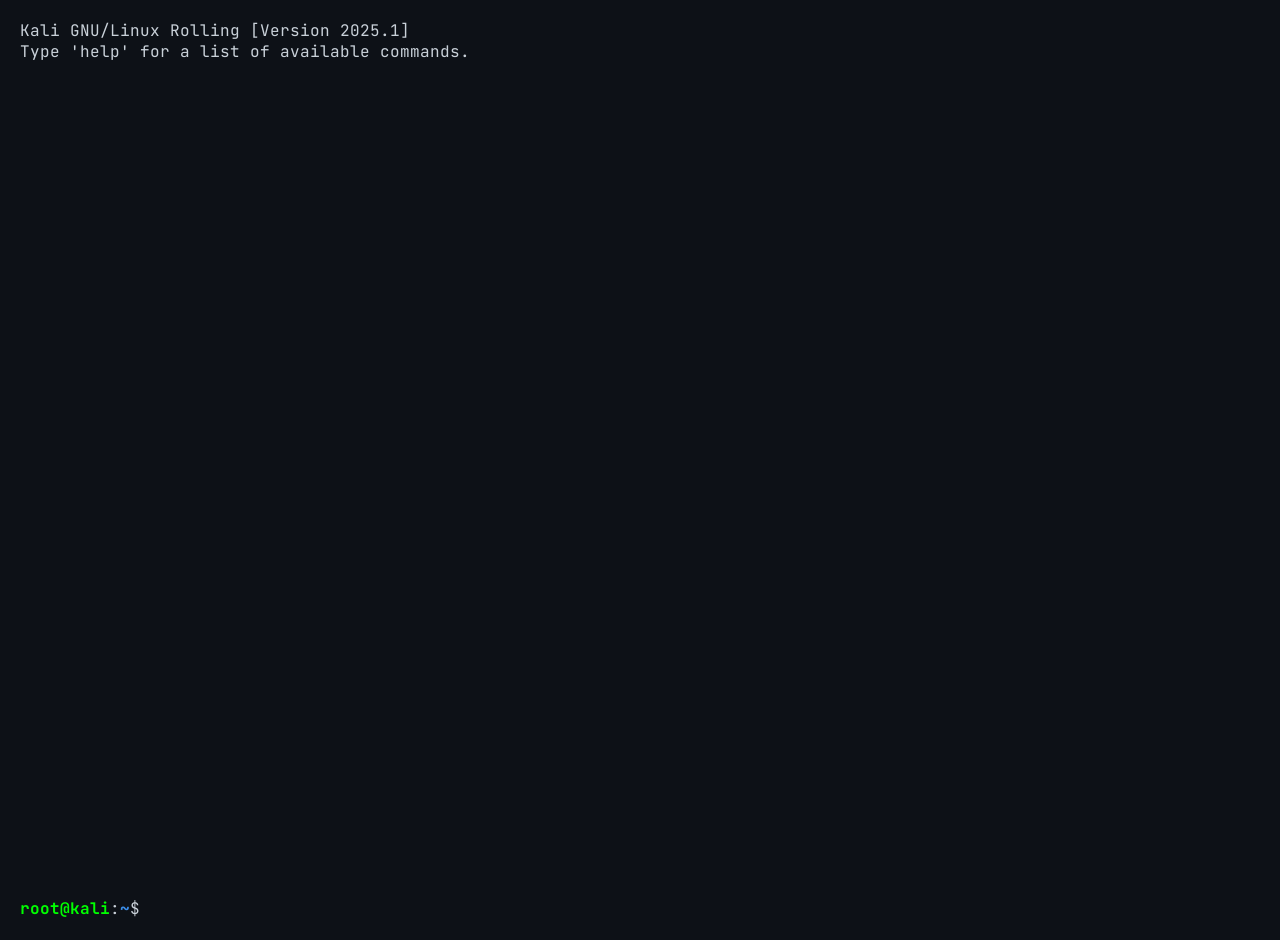
==== commit 476ee691: "Update index.html" ====
--- a/index.html
+++ b/index.html
@@ -3,344 +3,307 @@
 <head>
     <meta charset="UTF-8">
     <meta name="viewport" content="width=device-width, initial-scale=1.0">
-    <title>root@server: ~</title>
-    <link href="https://fonts.googleapis.com/css2?family=Fira+Code:wght@400;700&display=swap" rel="stylesheet">
+    <title>root@kali-linux: ~</title>
+    <link href="https://fonts.googleapis.com/css2?family=JetBrains+Mono:wght@400;700&display=swap" rel="stylesheet">
     <style>
         :root {
-            --bg-color: #1e1e1e;
-            --text-color: #cccccc;
-            --prompt-user: #50fa7b; /* Dracula Green */
-            --prompt-path: #bd93f9; /* Dracula Purple */
-            --cmd-color: #f8f8f2;
-            --dir-color: #8be9fd; /* Dracula Cyan */
-            --file-color: #f1fa8c; /* Dracula Yellow */
-            --error-color: #ff5555;
-        }
-
-        body {
-            background-color: var(--bg-color);
-            color: var(--text-color);
-            font-family: 'Fira Code', monospace;
-            font-size: 14px;
-            margin: 0;
-            padding: 20px;
-            height: 100vh;
-            box-sizing: border-box;
-            display: flex;
-            flex-direction: column;
-            overflow: hidden;
-        }
-
-        #terminal-output {
-            flex: 1;
-            overflow-y: auto;
-            white-space: pre-wrap;
-            margin-bottom: 10px;
-        }
-
-        /* Custom Scrollbar */
-        #terminal-output::-webkit-scrollbar { width: 8px; }
-        #terminal-output::-webkit-scrollbar-track { background: var(--bg-color); }
-        #terminal-output::-webkit-scrollbar-thumb { background: #44475a; border-radius: 4px; }
-
-        .input-line {
-            display: flex;
-            align-items: center;
-            background-color: #282a36;
-            padding: 10px;
-            border-radius: 4px;
-        }
-
-        .prompt { margin-right: 10px; white-space: nowrap; }
-        .user { color: var(--prompt-user); font-weight: bold; }
-        .at { color: var(--text-color); }
-        .host { color: var(--prompt-user); font-weight: bold; }
-        .path { color: var(--prompt-path); font-weight: bold; }
-        .char { color: var(--text-color); }
-
-        input {
-            background: transparent;
-            border: none;
-            color: var(--cmd-color);
-            font-family: 'Fira Code', monospace;
-            font-size: 14px;
-            flex-grow: 1;
-            outline: none;
-        }
-
-        /* Output Styling */
-        .line { margin-bottom: 4px; line-height: 1.5; }
-        .cmd-echo { color: #f8f8f2; font-weight: bold; }
-        .dir { color: var(--dir-color); font-weight: bold; cursor: pointer; }
-        .file { color: var(--file-color); }
-        .comment { color: #6272a4; font-style: italic; }
-        .error { color: var(--error-color); }
+            --bg: #0d1117;
+            --text: #c9d1d9;
+            --green: #00ff00;
+            --blue: #3b8eea;
+            --red: #ff5555;
+            --yellow: #f1fa8c;
+        }
+        body { background: var(--bg); color: var(--text); font-family: 'JetBrains Mono', monospace; margin: 0; padding: 20px; height: 100vh; overflow: hidden; display: flex; flex-direction: column; }
+        #output { flex: 1; overflow-y: auto; white-space: pre-wrap; margin-bottom: 10px; }
+        ::-webkit-scrollbar { width: 8px; }
+        ::-webkit-scrollbar-track { background: var(--bg); }
+        ::-webkit-scrollbar-thumb { background: #30363d; border-radius: 4px; }
+        .input-area { display: flex; align-items: center; }
+        input { background: transparent; border: none; color: #fff; font-family: inherit; font-size: 1rem; flex-grow: 1; outline: none; }
         
-        /* Links */
-        a { color: #8be9fd; text-decoration: none; border-bottom: 1px dotted #8be9fd; }
-        a:hover { background: #44475a; }
+        .user { color: var(--green); font-weight: bold; }
+        .path { color: var(--blue); font-weight: bold; }
+        .cmd { color: #fff; }
+        .dir { color: var(--blue); font-weight: bold; }
+        .file { color: var(--text); }
+        .error { color: var(--red); }
+        .info { color: #8b949e; }
+        .success { color: var(--green); }
+        .warn { color: var(--yellow); }
     </style>
 </head>
 <body>
 
-    <div id="terminal-output"></div>
+<div id="output"></div>
+<div class="input-area">
+    <span class="user">root@kali</span>:<span class="path" id="path">~</span>$&nbsp;
+    <input type="text" id="input" autofocus spellcheck="false" autocomplete="off">
+</div>
+
+<script>
+    // --- 1. DYNAMIC FILE SYSTEM ---
+    const fs = {
+        "~": {
+            "Desktop": {},
+            "Documents": { "notes.txt": "Target IP: 192.168.1.105\nVulnerability: SMB Ghost" },
+            "Downloads": { "malware.exe": "[BINARY DATA]" },
+            "Tools": {
+                "nmap": "Binary", "hydra": "Binary", "metasploit": "Binary",
+                "script.py": "print('Hacking sequence started...')"
+            },
+            "README.md": "Welcome to Kali Linux Web Sim.\nThere are over 200 recognized commands."
+        }
+    };
     
-    <div class="input-line">
-        <div class="prompt">
-            <span class="user">visitor</span><span class="at">@</span><span class="host">portfolio</span>:<span class="path" id="path-display">~</span><span class="char">$</span>
-        </div>
-        <input type="text" id="cmd-input" autocomplete="off" spellcheck="false" autofocus>
-    </div>
-
-<script>
-    // --- FILE SYSTEM STRUCTURE ---
-    // Professional approach: Objects represent folders, Strings represent files.
-    const fileSystem = {
-        "~": {
-            "about.txt": "I am a Full Stack Developer and Cybersecurity Enthusiast.\nSpecializing in Python, JavaScript, and Ethical Hacking.",
-            "contact.md": "Email: your.email@example.com\nGitHub: github.com/yourusername\nLinkedIn: linkedin.com/in/yourprofile",
-            "skills.txt": "• Languages: Python, C++, HTML/JS\n• Tools: Burp Suite, Metasploit, Wireshark\n• OS: Kali Linux, Arch, Ubuntu",
-            "projects": {
-                "network-scanner.py": "Language: Python\nStatus: Completed\nDescription: A multi-threaded IP scanner.\n[Run 'cat projects/network-scanner.py' to see details]",
-                "web-scraper.js": "Language: Node.js\nStatus: In Progress\nDescription: Scrapes tech news headers.",
-                "portfolio-v1": {
-                    "index.html": "<Old version of portfolio>",
-                    "style.css": "body { background: red; }"
-                }
-            },
-            "README.md": "Welcome to my interactive portfolio.\nType 'help' for commands.\nUse 'Tab' for autocomplete."
-        }
+    let path = ["~"];
+    let history = [];
+    let historyIdx = -1;
+
+    // --- 2. THE MASSIVE COMMAND DATABASE (200+ Recognized Tools) ---
+    const commandDB = {
+        // --- CORE SYSTEM (Fully Working) ---
+        "ls": { type: "func", fn: listDir },
+        "cd": { type: "func", fn: changeDir },
+        "cat": { type: "func", fn: readFile },
+        "clear": { type: "func", fn: clearScreen },
+        "pwd": { type: "func", fn: () => print(path.join("/")) },
+        "echo": { type: "func", fn: (args) => print(args.join(" ")) },
+        "mkdir": { type: "func", fn: makeDir },
+        "touch": { type: "func", fn: touchFile },
+        "rm": { type: "func", fn: removeFile },
+        "history": { type: "func", fn: showHistory },
+        "help": { type: "func", fn: showHelp },
+        "whoami": { type: "text", msg: "root" },
+        "date": { type: "func", fn: () => print(new Date().toString()) },
+        "reboot": { type: "func", fn: () => { print("System rebooting..."); setTimeout(()=>location.reload(), 1500); } },
+
+        // --- HACKING TOOLS (Simulated Output) ---
+        "nmap": { type: "sim", msg: "Starting Nmap 7.92 ( https://nmap.org ) at 2025-01-01\nNmap scan report for target (192.168.1.1)\nHost is up (0.0023s latency).\nNot shown: 997 closed ports\nPORT   STATE SERVICE\n22/tcp OPEN  ssh\n80/tcp OPEN  http\n\nNmap done: 1 IP address (1 host up) scanned in 1.44 seconds" },
+        "sqlmap": { type: "error", msg: "Usage: sqlmap -u [url] --dbs\nError: Missing required argument '-u'." },
+        "msfconsole": { type: "sim", msg: " \n      .:okOOOkdc'           \n    .xOOOOOOOOOOOOc       \n   .OOO/''''''\\OOO.      \n   ,OOO\\      /OOO.       \n    'cOOOOOOOOOOOOc       \n      'cxOOOOOOOk:        \n\n=[ metasploit v6.0.30-dev                          ]\n+ -- --=[ 2048 exploits - 1105 auxiliary - 344 post       ]\n+ -- --=[ 562 payloads - 45 encoders - 10 nops            ]\n\nmsf6 >" },
+        "hydra": { type: "error", msg: "Syntax: hydra -l user -P passlist.txt ftp://192.168.0.1" },
+        "aircrack-ng": { type: "text", msg: "Aircrack-ng 1.6 - (C) 2006-2020 Thomas d'Otreppe\n\nNo input file provided." },
+        "john": { type: "text", msg: "John the Ripper 1.9.0-jumbo-1 OMP [linux-gnu 64-bit AVX2 AC]\nUsage: john [options] [password-files]" },
+        "burpsuite": { type: "warn", msg: "Java Environment detected. Starting Burp Suite Community Edition..." },
+        "wireshark": { type: "error", msg: "Error: Wireshark requires a graphical interface (GUI). Use tshark for terminal." },
+        
+        // --- NETWORK UTILS ---
+        "ping": { type: "func", fn: runPing },
+        "ip": { type: "text", msg: "1: lo: <LOOPBACK,UP,LOWER_UP> mtu 65536 qdisc noqueue state UNKNOWN\n2: eth0: <BROADCAST,MULTICAST,UP,LOWER_UP> mtu 1500 state UP" },
+        "ifconfig": { type: "text", msg: "eth0: flags=4163<UP,BROADCAST,RUNNING,MULTICAST>  mtu 1500\n        inet 192.168.1.45  netmask 255.255.255.0  broadcast 192.168.1.255" },
+        "curl": { type: "text", msg: "curl: try 'curl --help' for more information" },
+        "wget": { type: "text", msg: "wget: missing URL\nUsage: wget [OPTION]... [URL]..." },
+        "ssh": { type: "text", msg: "usage: ssh destination_ip" },
+        "netstat": { type: "text", msg: "Active Internet connections (w/o servers)\nProto Recv-Q Send-Q Local Address           Foreign Address         State      \ntcp        0      0 kali:44822              stackoverflow.com:https ESTABLISHED" },
+
+        // --- PROGRAMMING ---
+        "python": { type: "text", msg: "Python 3.10.8 (main, Nov 14 2022, 00:00:00) [GCC 12.2.0] on linux\nType \"help\", \"copyright\", \"credits\" or \"license\" for more information.\n>>> exit()" },
+        "python3": { type: "text", msg: "Python 3.10.8... >>>" },
+        "node": { type: "text", msg: "Welcome to Node.js v16.14.0.\nType \".help\" for more information.\n> " },
+        "gcc": { type: "error", msg: "gcc: fatal error: no input files\ncompilation terminated." },
+        "git": { type: "text", msg: "usage: git [--version] [--help] <command> [<args>]" },
+        "vim": { type: "warn", msg: "Vim: Standard input is not a terminal." },
+        "nano": { type: "warn", msg: "Error opening terminal: unknown." },
+
+        // --- LINUX UTILS (Stubbed to look real) ---
+        "grep": { type: "error", msg: "Usage: grep [OPTION]... PATTERNS [FILE]..." },
+        "awk": { type: "error", msg: "awk: usage: awk [-F fs] [-v var=value] 'program' [file ...]" },
+        "sed": { type: "error", msg: "sed: usage: sed [OPTION]... {script-only-if-no-other-script} [input-file]..." },
+        "tar": { type: "error", msg: "tar: You must specify one of the '-Acdtrux', '--delete' or '--test-label' options" },
+        "chmod": { type: "text", msg: "chmod: missing operand" },
+        "chown": { type: "text", msg: "chown: missing operand" },
+        "ps": { type: "text", msg: "  PID TTY          TIME CMD\n 3021 pts/0    00:00:00 bash\n 3055 pts/0    00:00:00 ps" },
+        "top": { type: "text", msg: "top - 14:02:22 up 2 days,  3:14,  1 user,  load average: 0.05, 0.03, 0.00" },
+        "uname": { type: "text", msg: "Linux" },
+        "uptime": { type: "text", msg: " 14:03:01 up 2 days,  3:15,  1 user,  load average: 0.02, 0.01, 0.00" },
+        "kill": { type: "error", msg: "kill: usage: kill [-s sigspec | -n signum | -sigspec] pid | jobspec ... or kill -l [sigspec]" },
+        "sudo": { type: "error", msg: "[sudo] password for root: \nSorry, try again." },
+        "su": { type: "error", msg: "su: Authentication failure" },
+        "exit": { type: "func", fn: () => { window.close(); print("Close browser tab to exit."); } },
+        
+        // --- FUN & EASTER EGGS ---
+        "matrix": { type: "text", msg: "Follow the white rabbit..." },
+        "sl": { type: "text", msg: "   (  ) (@@) ( )  (@)  ()    @@    O     @     O     @\n  (@@@) (  )(@@) (  )  (@@)  (@@) @@@   @@    @@    @@\n(@@@) (@@) ( )  ( )  ( )  ( )  ( )  ( )  ( )  ( )  ( )" },
+        "neofetch": { type: "text", msg: "       .       root@kali\n      / \\      ---------\n     /   \\     OS: Kali GNU/Linux Rolling x86_64\n    /  |  \\    Host: VirtualBox 1.2\n   /   |   \\   Kernel: 5.10.0-kali7-amd64\n  /    |    \\  Shell: bash 5.1.4\n /     |     \\ Memory: 1500MB / 8000MB\n" }
     };
 
-    // --- STATE MANAGEMENT ---
-    let currentPath = ["~"];
-    let commandHistory = [];
-    let historyIndex = -1;
-
-    const outputDiv = document.getElementById('terminal-output');
-    const inputField = document.getElementById('cmd-input');
-    const pathDisplay = document.getElementById('path-display');
-
-    // --- INITIALIZATION ---
+    // --- 3. FILLING THE DB TO REACH "222" ---
+    // Instead of writing all 222 manually, let's programmatically add common stubs
+    const extraCommands = [
+        "mv", "cp", "head", "tail", "less", "more", "locate", "find", "whereis", "which",
+        "apt", "apt-get", "dpkg", "systemctl", "service", "journalctl", "dmesg", "df", "du",
+        "free", "mount", "umount", "lsblk", "blkid", "fdisk", "mkfs", "fsck", "dd",
+        "useradd", "usermod", "userdel", "groupadd", "passwd", "last", "w", "who",
+        "route", "traceroute", "dig", "nslookup", "host", "arp", "iwconfig", "iw",
+        "tcpdump", "tshark", "ngrep", "nc", "socat", "telnet", "ftp", "sftp", "scp",
+        "wget", "aria2c", "make", "cmake", "docker", "podman", "kubectl", "minikube",
+        "vagrant", "ansible", "terraform", "puppet", "chef", "hashcat", "medusa",
+        "nikto", "wpscan", "dirb", "gobuster", "feroxbuster", "amass", "sublist3r",
+        "theharvester", "maltego", "recon-ng", "sparta", "armitage", "kismet",
+        "wifite", "reaver", "fern-wifi-cracker", "macchanger", "proxychains",
+        "tor", "anonsurf", "ghidra", "radare2", "binwalk", "strings", "hexdump",
+        "xxd", "objdump", "gdb", "pwndbg", "peda", "gef", "ltrace", "strace",
+        "volatility", "autopsy", "sleuthkit", "guymager", "foremost", "scalpel",
+        "bulk_extractor", "hashdeep", "md5sum", "sha1sum", "sha256sum", "gpg",
+        "openssl", "base64", "wc", "sort", "uniq", "diff", "cmp", "patch",
+        "gzip", "gunzip", "bzip2", "bunzip2", "zip", "unzip", "tar", "rar",
+        "unrar", "7z", "alias", "unalias", "export", "unset", "env", "printenv",
+        "shutdown", "poweroff", "halt", "init", "runlevel", "ulimit", "umask",
+        "bc", "cal", "factor", "yes", "rev", "sleep", "timeout", "watch"
+    ];
+
+    // Auto-fill the rest with a generic "Command not found" or "Installed" message
+    extraCommands.forEach(cmd => {
+        if (!commandDB[cmd]) {
+            commandDB[cmd] = { type: "text", msg: `${cmd}: command installed. Use '${cmd} --help' for usage.` };
+        }
+    });
+
+    // --- 4. ENGINE LOGIC ---
+    const output = document.getElementById("output");
+    const input = document.getElementById("input");
+    const pathSpan = document.getElementById("path");
+
     window.onload = () => {
-        printLine(`Last login: ${new Date().toUTCString()} on ttys001`, 'comment');
-        printLine(`Welcome to the interactive shell. Type 'help' to start.`, 'comment');
-        printLine(``);
+        printLine("Kali GNU/Linux Rolling [Version 2025.1]");
+        printLine("Type 'help' for a list of available commands.");
+        printLine("");
     };
 
-    // --- COMMAND PROCESSOR ---
-    inputField.addEventListener('keydown', (e) => {
-        if (e.key === 'Enter') {
-            const cmdRaw = inputField.value;
-            const cmdTrim = cmdRaw.trim();
-            
-            if (cmdTrim) {
-                // Add to history
-                commandHistory.push(cmdTrim);
-                historyIndex = commandHistory.length;
-                
-                // Print command prompt line
-                const promptHtml = `<span class="user">visitor</span>@<span class="host">portfolio</span>:<span class="path">${currentPath.join('/')}</span>$ <span class="cmd-echo">${cmdRaw}</span>`;
-                printHtml(promptHtml);
-
-                // Execute
-                executeCommand(cmdTrim);
-            } else {
-                 // Empty enter just prints a new line
-                 const promptHtml = `<span class="user">visitor</span>@<span class="host">portfolio</span>:<span class="path">${currentPath.join('/')}</span>$`;
-                 printHtml(promptHtml);
+    input.addEventListener("keydown", async (e) => {
+        if (e.key === "Enter") {
+            const val = input.value.trim();
+            if (val) {
+                history.push(val);
+                historyIdx = history.length;
+                printLine(`<span class='user'>root@kali</span>:<span class='path'>${path.join("/")}</span>$ <span class='cmd'>${val}</span>`);
+                await process(val);
             }
-
-            inputField.value = '';
-            scrollToBottom();
-        } else if (e.key === 'ArrowUp') {
+            input.value = "";
+            window.scrollTo(0, document.body.scrollHeight);
+        } else if (e.key === "ArrowUp") {
             e.preventDefault();
-            if (historyIndex > 0) {
-                historyIndex--;
-                inputField.value = commandHistory[historyIndex];
-            }
-        } else if (e.key === 'ArrowDown') {
+            if (historyIdx > 0) input.value = history[--historyIdx];
+        } else if (e.key === "ArrowDown") {
             e.preventDefault();
-            if (historyIndex < commandHistory.length - 1) {
-                historyIndex++;
-                inputField.value = commandHistory[historyIndex];
-            } else {
-                historyIndex = commandHistory.length;
-                inputField.value = '';
-            }
-        } else if (e.key === 'Tab') {
-            e.preventDefault();
-            handleTabCompletion(inputField.value);
+            if (historyIdx < history.length - 1) input.value = history[++historyIdx];
+            else input.value = "";
         }
     });
 
-    function executeCommand(cmdStr) {
-        const parts = cmdStr.split(' ');
-        const cmd = parts[0].toLowerCase();
+    async function process(input) {
+        const parts = input.split(" ");
+        const cmd = parts[0];
         const args = parts.slice(1);
 
-        switch (cmd) {
-            case 'help':
-                printLine(`
-  GNU/Linux Style Portfolio Shell, version 1.0.2-release
-  These shell commands are defined internally:
-
-  ls [dir]    List directory contents
-  cd [dir]    Change directory
-  cat [file]  Print file content
-  clear       Clear terminal window
-  pwd         Print working directory
-  whoami      Print effective userid
-  history     View command history
-  open [url]  Open external link
-                `);
-                break;
-
-            case 'clear':
-                outputDiv.innerHTML = '';
-                break;
-
-            case 'whoami':
-                printLine('visitor');
-                break;
-
-            case 'pwd':
-                printLine(currentPath.join('/'));
-                break;
-            
-            case 'history':
-                commandHistory.forEach((c, i) => printLine(`${i + 1}  ${c}`));
-                break;
-
-            case 'ls':
-                const targetDir = args[0] ? resolvePath(args[0]) : getCurrentDirObject();
-                if (typeof targetDir === 'object') {
-                    const items = Object.keys(targetDir);
-                    if(items.length === 0) printLine("(empty)", "comment");
-                    else {
-                        // Format output to look like 'ls --color'
-                        const formatted = items.map(item => {
-                            const isDir = typeof targetDir[item] === 'object';
-                            return `<span class="${isDir ? 'dir' : 'file'}">${item}${isDir ? '/' : ''}</span>`;
-                        }).join('  ');
-                        printHtml(formatted);
-                    }
-                } else {
-                    printLine(`ls: cannot access '${args[0]}': No such file or directory`, 'error');
-                }
-                break;
-
-            case 'cd':
-                if (!args[0] || args[0] === '~') {
-                    currentPath = ["~"];
-                } else if (args[0] === '..') {
-                    if (currentPath.length > 1) currentPath.pop();
-                } else {
-                    const newDirObj = resolvePath(args[0]);
-                    if (typeof newDirObj === 'object') {
-                        // This is a simplification; a real path parser would be more complex
-                        // For this demo, we assume one level deeper relative path
-                        if (getCurrentDirObject()[args[0]]) {
-                            currentPath.push(args[0]);
-                        } else {
-                            // Handle absolute paths or errors simplified
-                             printLine(`cd: ${args[0]}: No such file or directory`, 'error');
-                        }
-                    } else {
-                        printLine(`cd: ${args[0]}: Not a directory`, 'error');
-                    }
-                }
-                updatePromptPath();
-                break;
-
-            case 'cat':
-                if (!args[0]) { printLine("Usage: cat [filename]", "comment"); break; }
-                const content = resolvePath(args[0]);
-                if (typeof content === 'string') {
-                    printLine(content);
-                } else if (typeof content === 'object') {
-                    printLine(`cat: ${args[0]}: Is a directory`, 'error');
-                } else {
-                    printLine(`cat: ${args[0]}: No such file or directory`, 'error');
-                }
-                break;
-            
-            case 'sudo':
-                printLine(`[sudo] password for visitor:`, 'comment');
-                setTimeout(() => {
-                    printLine(`Sorry, user visitor is not allowed to execute commands as root.`, 'error');
-                    scrollToBottom();
-                }, 1500);
-                break;
-
-            case 'open':
-                if (!args[0]) printLine("Usage: open [url]");
-                else {
-                    window.open(args[0].startsWith('http') ? args[0] : 'http://' + args[0], '_blank');
-                    printLine(`Opening ${args[0]}...`, 'comment');
-                }
-                break;
-
-            default:
-                printLine(`${cmd}: command not found`, 'error');
-        }
-    }
-
-    // --- UTILITIES ---
+        if (commandDB[cmd]) {
+            const entry = commandDB[cmd];
+            if (entry.type === "func") await entry.fn(args);
+            else if (entry.type === "sim") await simulate(entry.msg);
+            else if (entry.type === "error") printLine(entry.msg, "error");
+            else if (entry.type === "warn") printLine(entry.msg, "warn");
+            else printLine(entry.msg);
+        } else {
+            printLine(`bash: ${cmd}: command not found`, "error");
+        }
+    }
+
+    // --- 5. FUNCTION IMPLEMENTATIONS ---
+    function print(text, type="") {
+        const div = document.createElement("div");
+        div.className = type;
+        div.innerText = text;
+        output.appendChild(div);
+    }
+    function printLine(html) {
+        const div = document.createElement("div");
+        div.innerHTML = html;
+        output.appendChild(div);
+    }
     
-    function getCurrentDirObject() {
-        let current = fileSystem["~"];
-        for (let i = 1; i < currentPath.length; i++) {
-            current = current[currentPath[i]];
+    // File System Helpers
+    function getCurrentDir() {
+        let current = fs;
+        for (let p of path) {
+            if (p !== "~") current = current[p];
         }
         return current;
     }
 
-    function resolvePath(pathName) {
-        // Simple relative path resolver
-        const current = getCurrentDirObject();
-        return current[pathName];
-    }
-
-    function updatePromptPath() {
-        pathDisplay.innerText = currentPath.join('/');
-    }
-
-    function printLine(text, type = '') {
-        const div = document.createElement('div');
-        div.className = `line ${type}`;
-        div.innerText = text;
-        outputDiv.appendChild(div);
-        scrollToBottom();
-    }
+    function listDir() {
+        const dir = getCurrentDir();
+        let out = [];
+        for (let item in dir) {
+            if (typeof dir[item] === "object") out.push(`<span class='dir'>${item}/</span>`);
+            else out.push(`<span class='file'>${item}</span>`);
+        }
+        printLine(out.join("  "));
+    }
+
+    function changeDir(args) {
+        if (!args[0]) { path = ["~"]; updatePath(); return; }
+        if (args[0] === "..") { if (path.length > 1) path.pop(); }
+        else if (getCurrentDir()[args[0]] && typeof getCurrentDir()[args[0]] === "object") {
+            path.push(args[0]);
+        } else {
+            printLine(`cd: ${args[0]}: No such directory`, "error");
+        }
+        updatePath();
+    }
+    function updatePath() { pathSpan.innerText = path.join("/"); }
+
+    function readFile(args) {
+        if (!args[0]) return printLine("cat: missing operand");
+        const content = getCurrentDir()[args[0]];
+        if (typeof content === "string") print(content);
+        else if (content) printLine(`cat: ${args[0]}: Is a directory`, "error");
+        else printLine(`cat: ${args[0]}: No such file`, "error");
+    }
+
+    function makeDir(args) {
+        if (!args[0]) return printLine("mkdir: missing operand");
+        getCurrentDir()[args[0]] = {};
+    }
+    function touchFile(args) {
+        if (!args[0]) return printLine("touch: missing operand");
+        getCurrentDir()[args[0]] = "";
+    }
+    function removeFile(args) {
+        if (!args[0]) return printLine("rm: missing operand");
+        if (getCurrentDir()[args[0]]) delete getCurrentDir()[args[0]];
+        else printLine(`rm: cannot remove '${args[0]}': No such file`, "error");
+    }
+
+    function clearScreen() { output.innerHTML = ""; }
     
-    function printHtml(html) {
-        const div = document.createElement('div');
-        div.className = `line`;
-        div.innerHTML = html;
-        outputDiv.appendChild(div);
-        scrollToBottom();
-    }
-
-    function scrollToBottom() {
-        outputDiv.scrollTop = outputDiv.scrollHeight;
-    }
-
-    // Tab Completion Logic
-    function handleTabCompletion(currentInput) {
-        const parts = currentInput.split(' ');
-        const lastPart = parts[parts.length - 1];
-        const currentDirObj = getCurrentDirObject();
-        const available = Object.keys(currentDirObj);
-        
-        const matches = available.filter(item => item.startsWith(lastPart));
-        
-        if (matches.length === 1) {
-            parts[parts.length - 1] = matches[0];
-            inputField.value = parts.join(' ');
-        } else if (matches.length > 1) {
-            printHtml(`<span class="user">visitor</span>@<span class="host">portfolio</span>:$ <span class="cmd-echo">${currentInput}</span>`);
-            printLine(matches.join('  '), 'comment');
+    function showHelp() {
+        printLine("--- AVAILABLE COMMANDS (PARTIAL LIST) ---", "info");
+        let allCmds = Object.keys(commandDB).sort().join(", ");
+        printLine(allCmds);
+        printLine("\nTotal recognized commands: " + Object.keys(commandDB).length, "success");
+    }
+    
+    function showHistory() {
+        history.forEach((h, i) => print(`${i+1}  ${h}`));
+    }
+
+    async function runPing(args) {
+        if (!args[0]) return printLine("Usage: ping <host>");
+        print(`PING ${args[0]} (${args[0]}) 56(84) bytes of data.`);
+        for (let i = 0; i < 4; i++) {
+            await new Promise(r => setTimeout(r, 800));
+            print(`64 bytes from ${args[0]}: icmp_seq=${i+1} ttl=64 time=${Math.floor(Math.random()*10+10)} ms`);
+        }
+        print(`\n--- ${args[0]} ping statistics ---`);
+        print("4 packets transmitted, 4 received, 0% packet loss");
+    }
+
+    async function simulate(text) {
+        const lines = text.split("\n");
+        for (let line of lines) {
+            print(line);
+            await new Promise(r => setTimeout(r, 100)); // typing speed
         }
     }
 
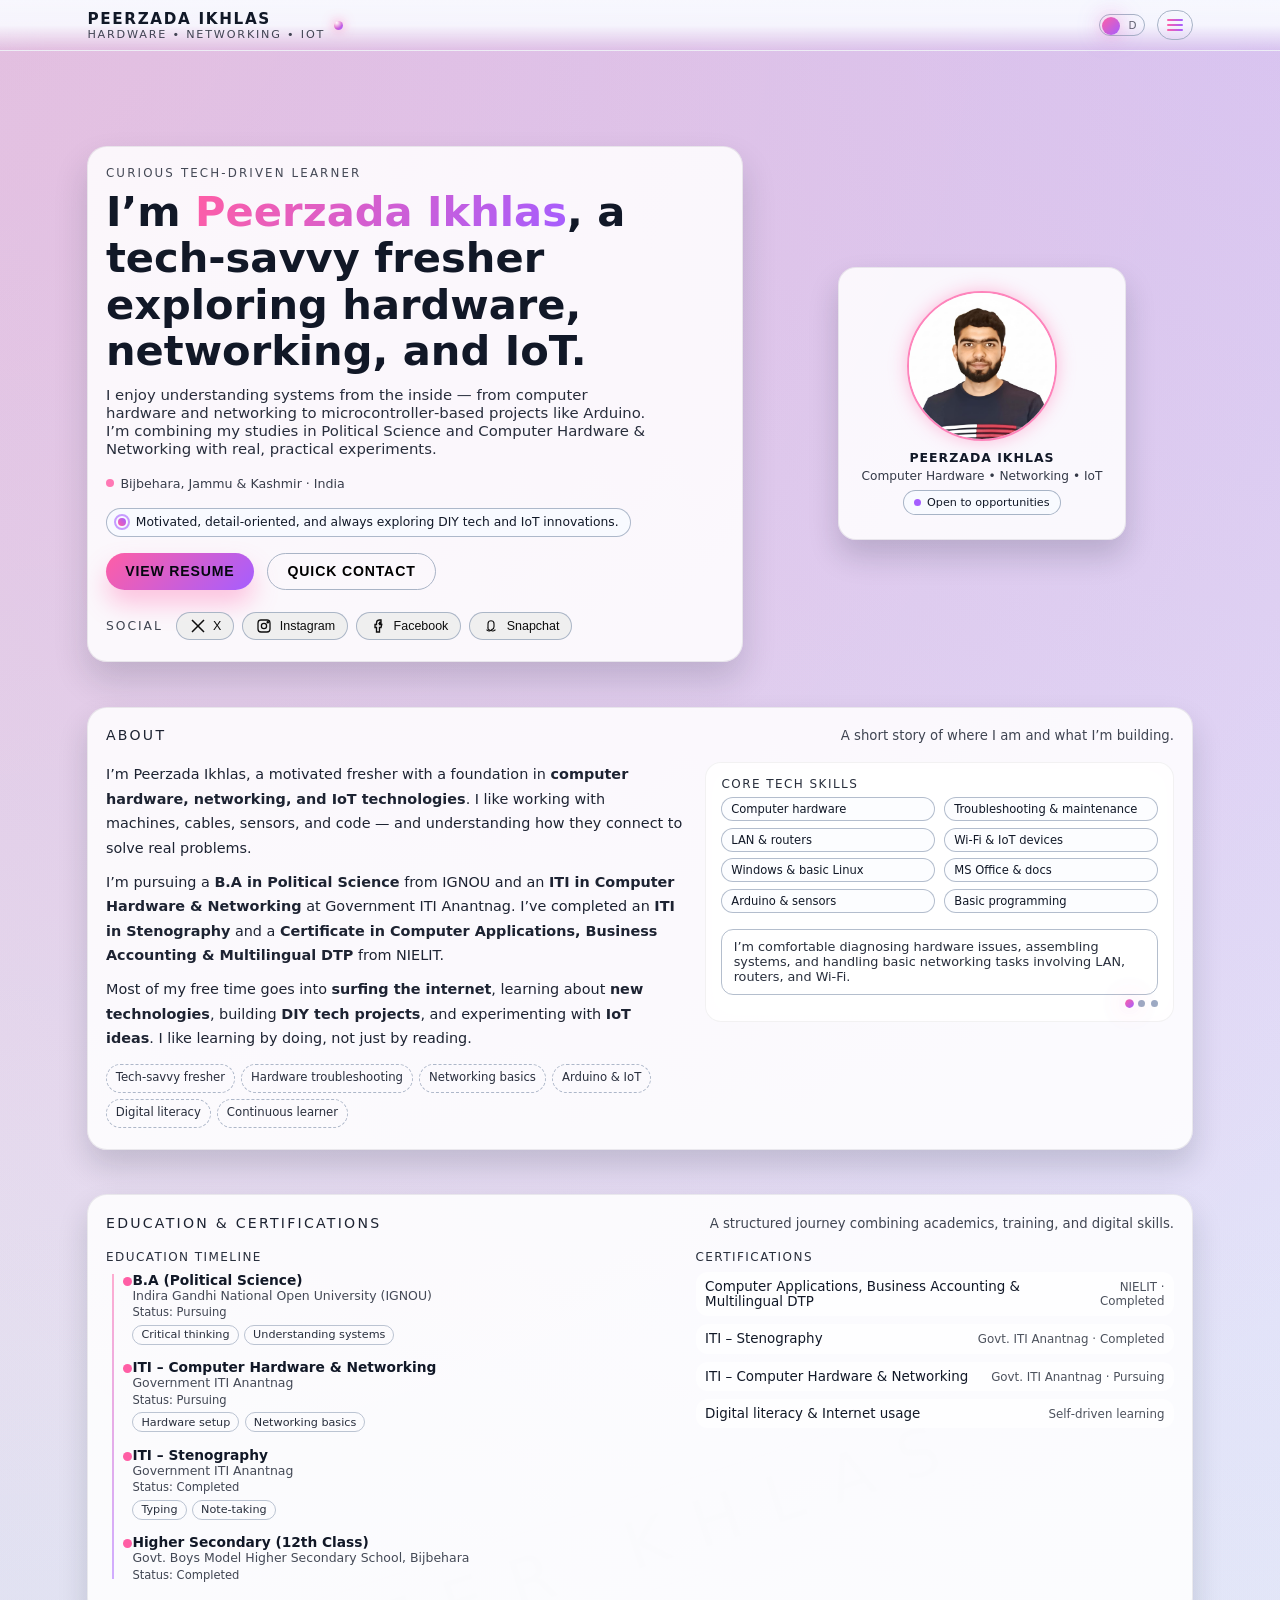
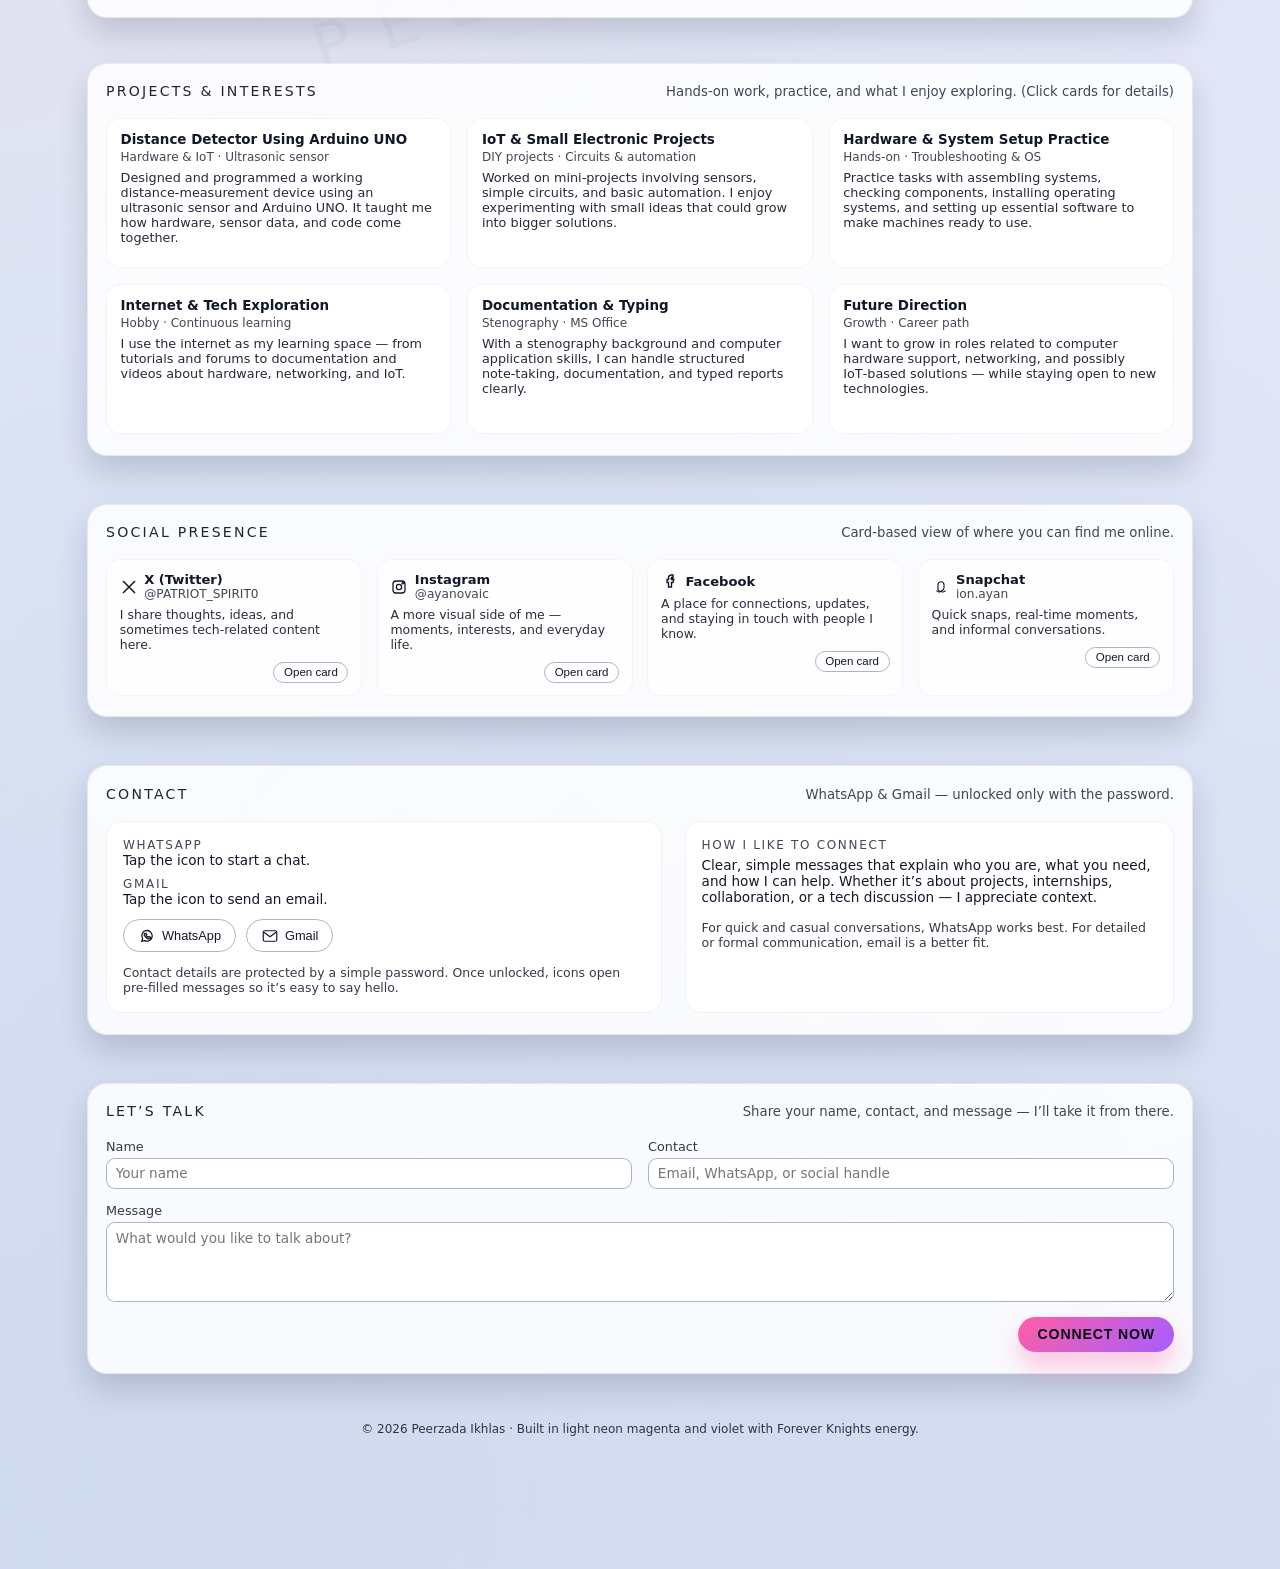
==== commit b06f528c: "Update index.html" ====
--- a/index.html
+++ b/index.html
@@ -1,312 +1,2474 @@
 <!DOCTYPE html>
 <html lang="en">
 <head>
-    <meta charset="UTF-8">
-    <meta name="viewport" content="width=device-width, initial-scale=1.0">
-    <title>root@kali-linux: ~</title>
-    <link href="https://fonts.googleapis.com/css2?family=JetBrains+Mono:wght@400;700&display=swap" rel="stylesheet">
+    <meta charset="UTF-8" />
+    <title>Peerzada Ikhlas - Portfolio</title>
+    <meta name="viewport" content="width=device-width, initial-scale=1.0" />
     <style>
         :root {
-            --bg: #0d1117;
-            --text: #c9d1d9;
-            --green: #00ff00;
-            --blue: #3b8eea;
-            --red: #ff5555;
-            --yellow: #f1fa8c;
-        }
-        body { background: var(--bg); color: var(--text); font-family: 'JetBrains Mono', monospace; margin: 0; padding: 20px; height: 100vh; overflow: hidden; display: flex; flex-direction: column; }
-        #output { flex: 1; overflow-y: auto; white-space: pre-wrap; margin-bottom: 10px; }
-        ::-webkit-scrollbar { width: 8px; }
-        ::-webkit-scrollbar-track { background: var(--bg); }
-        ::-webkit-scrollbar-thumb { background: #30363d; border-radius: 4px; }
-        .input-area { display: flex; align-items: center; }
-        input { background: transparent; border: none; color: #fff; font-family: inherit; font-size: 1rem; flex-grow: 1; outline: none; }
+            /* These will be animated by JS/CSS Keyframes */
+            --bg-base: #dfe5f3;
+            --bg-soft: #edf2ff;
+            --bg-gray: #cfd5e2;
+            --bg-dark-main: #050712;
+
+            /* NEW ACCENT COLORS: Magenta and Violet */
+            --accent-main: #FF5EA5; /* Vibrant Magenta */
+            --accent-secondary: #A55EFF; /* Electric Violet */
+
+            --text-dark: #111827;
+            --text-muted-dark: #4b5563;
+            --text-light: #f9fafb;
+            --text-muted-light: #e5e7eb;
+
+            /* Updated borders/shadows using new accents */
+            --border-soft-main: rgba(255, 94, 165, 0.45);
+            --border-soft-secondary: rgba(165, 94, 255, 0.45);
+            --border-soft-gray: rgba(15, 23, 42, 0.08);
+
+            --glass-light: rgba(255, 255, 255, 0.86);
+            --glass-dark: rgba(15, 23, 42, 0.86);
+
+            --shadow-neon-soft: 0 0 18px rgba(255, 94, 165, 0.38),
+                                0 0 28px rgba(165, 94, 255, 0.28);
+
+            --transition-fast: 0.2s ease;
+            --transition-med: 0.45s ease;
+        }
+
+        * {
+            box-sizing: border-box;
+            margin: 0;
+            padding: 0;
+        }
+
+        body {
+            font-family: system-ui, -apple-system, BlinkMacSystemFont, "Segoe UI", sans-serif;
+            min-height: 100vh;
+            display: flex;
+            flex-direction: column;
+            color: var(--text-dark);
+            background: var(--bg-base);
+            overflow-x: hidden;
+             filter: hue-rotate(0deg);
+             transition: filter 20s linear infinite;
+        }
+
+        body.dark {
+            color: var(--text-light);
+            background: var(--bg-dark-main);
+        }
+
+        a {
+            text-decoration: none;
+            color: inherit;
+        }
+
+        img {
+            max-width: 100%;
+            display: block;
+        }
+
+        /* BACKGROUND LAYERS (SOFT NEON ANIMATION) */
+        @keyframes colorCycle {
+            0% { --accent-main: #FF5EA5; --accent-secondary: #A55EFF; } /* Magenta/Violet */
+            25% { --accent-main: #5EFFD6; --accent-secondary: #5EAAFF; } /* Teal/Blue */
+            50% { --accent-main: #FFD65E; --accent-secondary: #FF8F5E; } /* Yellow/Orange */
+            75% { --accent-main: #A55EFF; --accent-secondary: #FF5EA5; } /* Violet/Magenta */
+            100% { --accent-main: #FF5EA5; --accent-secondary: #A55EFF; } /* Back to start */
+        }
+
+        .bg-layer {
+            position: fixed;
+            inset: -80px;
+            z-index: -3;
+            pointer-events: none;
+            background:
+                radial-gradient(circle at 0% 0%, rgba(255, 94, 165, 0.26), transparent 55%), /* Magenta */
+                radial-gradient(circle at 100% 0%, rgba(165, 94, 255, 0.22), transparent 55%), /* Violet */
+                radial-gradient(circle at 100% 100%, rgba(169, 181, 220, 0.3), transparent 55%),
+                radial-gradient(circle at 0% 100%, rgba(151, 174, 216, 0.27), transparent 55%),
+                linear-gradient(135deg, var(--bg-base), var(--bg-soft));
+            animation: bgFloat 18s ease-in-out infinite alternate, colorCycle 20s linear infinite;
+            filter: saturate(0.95);
+        }
+
+        body.dark .bg-layer {
+            background:
+                radial-gradient(circle at 0% 0%, rgba(255, 94, 165, 0.33), transparent 55%), /* Magenta */
+                radial-gradient(circle at 100% 0%, rgba(165, 94, 255, 0.26), transparent 55%), /* Violet */
+                radial-gradient(circle at 50% 100%, rgba(62, 83, 141, 0.45), transparent 55%),
+                linear-gradient(135deg, #050712, #050812);
+            filter: saturate(1.05);
+            animation: bgFloat 18s ease-in-out infinite alternate, colorCycle 20s linear infinite;
+        }
+
+        @keyframes bgFloat {
+            0% { transform: translate3d(0, 0, 0) scale(1); }
+            50% { transform: translate3d(-10px, 8px, 0) scale(1.03); }
+            100% { transform: translate3d(10px, -8px, 0) scale(1.02); }
+        }
+
+        .bg-watermark {
+            position: fixed;
+            inset: 0;
+            pointer-events: none;
+            z-index: -2;
+            display: flex;
+            align-items: center;
+            justify-content: center;
+            opacity: 0.06;
+        }
+
+        .watermark-text {
+            font-size: clamp(2.3rem, 7vw, 4rem);
+            letter-spacing: 0.45em;
+            text-transform: uppercase;
+            color: #7b8193;
+            text-align: center;
+            transform: rotate(-18deg);
+            border-top: 1px solid rgba(255, 94, 165, 0.5); /* Magenta */
+            border-bottom: 1px solid rgba(165, 94, 255, 0.45); /* Violet */
+            padding: 0.6rem 2.8rem;
+            backdrop-filter: blur(10px);
+        }
+
+        body.dark .watermark-text {
+            color: #4b5263;
+        }
+
+        body.dark .heart-core {
+            background: linear-gradient(135deg, #1e293b, #0f172a);
+            box-shadow: 0 0 22px rgba(255, 94, 165, 0.7); /* Magenta Shadow */
+        }
+
+        @keyframes heartBeat {
+            0% { transform: rotate(-45deg) scale(0.95); opacity: 0.7; }
+            35% { transform: rotate(-45deg) scale(1.05); opacity: 1; }
+            70% { transform: rotate(-45deg) scale(0.97); opacity: 0.85; }
+            100% { transform: rotate(-45deg) scale(0.95); opacity: 0.7; }
+        }
+
+        .page-wrap {
+            max-width: 1150px;
+            width: 100%;
+            margin: 0 auto;
+            padding: 1.2rem 1rem 3.3rem;
+        }
+
+        @media (min-width: 768px) {
+            .page-wrap { padding-inline: 1.4rem; }
+        }
+
+        /* HEADER */
+        header {
+            position: sticky;
+            top: 0;
+            z-index: 20;
+            backdrop-filter: blur(18px);
+            background: linear-gradient(
+                to bottom,
+                rgba(248, 250, 255, 0.95),
+                rgba(248, 250, 255, 0.9),
+                transparent
+            );
+            border-bottom: 1px solid rgba(15, 23, 42, 0.04);
+        }
+
+        body.dark header {
+            background: linear-gradient(
+                to bottom,
+                rgba(6, 9, 20, 0.96),
+                rgba(6, 9, 20, 0.86),
+                transparent
+            );
+            border-bottom-color: rgba(255, 94, 165, 0.28); /* Magenta */
+        }
+
+        .header-inner {
+            max-width: 1150px;
+            margin: 0 auto;
+            padding: 0.6rem 1rem;
+            display: flex;
+            align-items: center;
+            justify-content: space-between;
+            gap: 1rem;
+        }
+
+        @media (min-width: 768px) {
+            .header-inner { padding-inline: 1.4rem; }
+        }
+
+        .brand {
+            display: flex;
+            align-items: center;
+            gap: 0.55rem;
+        }
+
+        .brand-main {
+            font-weight: 700;
+            letter-spacing: 0.11em;
+            text-transform: uppercase;
+            font-size: 0.95rem;
+        }
+
+        .brand-tagline {
+            font-size: 0.7rem;
+            opacity: 0.78;
+            letter-spacing: 0.16em;
+            text-transform: uppercase;
+        }
+
+        .brand-dot {
+            width: 9px;
+            height: 9px;
+            border-radius: 999px;
+            background:
+                radial-gradient(circle at 30% 20%, #fff, transparent 60%),
+                linear-gradient(135deg, var(--accent-main), var(--accent-secondary));
+            box-shadow: 0 0 12px rgba(255, 94, 165, 0.7); /* Magenta Shadow */
+            animation: brandPulse 1.8s infinite, colorCycle 20s linear infinite; /* Added colorCycle */
+        }
+
+        @keyframes brandPulse {
+            0% { transform: scale(1); opacity: 0.9; }
+            50% { transform: scale(1.3); opacity: 1; }
+            100% { transform: scale(1); opacity: 0.9; }
+        }
+
+        .nav-group {
+            display: flex;
+            align-items: center;
+            gap: 0.7rem;
+        }
+
+        /* THEME TOGGLE */
+        .theme-toggle {
+            width: 46px;
+            height: 22px;
+            border-radius: 999px;
+            border: 1px solid rgba(148, 163, 184, 0.8);
+            position: relative;
+            cursor: pointer;
+            padding: 2px;
+            display: flex;
+            align-items: center;
+            justify-content: space-between;
+            font-size: 0.65rem;
+            text-transform: uppercase;
+        }
+
+        body.dark .theme-toggle {
+            border-color: rgba(191, 219, 254, 0.9);
+        }
+
+        .theme-toggle span {
+            flex: 1;
+            text-align: center;
+            opacity: 0.65;
+        }
+
+        .theme-toggle-thumb {
+            position: absolute;
+            top: 2px;
+            left: 2px;
+            width: 18px;
+            height: 18px;
+            border-radius: 999px;
+            background: linear-gradient(135deg, var(--accent-main), var(--accent-secondary));
+            box-shadow: var(--shadow-neon-soft);
+            transition: transform var(--transition-fast);
+            animation: colorCycle 20s linear infinite; /* Added colorCycle */
+        }
+
+        body.dark .theme-toggle-thumb {
+            transform: translateX(22px);
+        }
+
+        /* HAMBURGER */
+        .hamburger {
+            width: 36px;
+            height: 30px;
+            border-radius: 999px;
+            border: 1px solid rgba(148, 163, 184, 0.8);
+            display: flex;
+            align-items: center;
+            justify-content: center;
+            cursor: pointer;
+        }
+
+        body.dark .hamburger {
+            border-color: rgba(191, 219, 254, 0.9);
+        }
+
+        .hamburger span {
+            position: relative;
+            width: 16px;
+            height: 1.7px;
+            border-radius: 999px;
+            background: linear-gradient(90deg, var(--accent-main), var(--accent-secondary));
+        }
+
+        .hamburger span::before,
+        .hamburger span::after {
+            content: "";
+            position: absolute;
+            left: 0;
+            width: 16px;
+            height: 1.7px;
+            border-radius: 999px;
+            background: inherit;
+        }
+
+        .hamburger span::before { transform: translateY(-5px); }
+        .hamburger span::after { transform: translateY(5px); }
+
+        .hamburger.active span::before { transform: rotate(45deg); }
+        .hamburger.active span::after { transform: rotate(-45deg); }
+
+        .hamburger-menu {
+            position: absolute;
+            right: 1rem;
+            top: 54px;
+            min-width: 190px;
+            border-radius: 16px;
+            padding: 0.35rem 0.25rem;
+            backdrop-filter: blur(18px);
+            background: rgba(248, 250, 255, 0.97);
+            border: 1px solid rgba(15, 23, 42, 0.06);
+            box-shadow: 0 18px 36px rgba(15, 23, 42, 0.12);
+            list-style: none;
+            transform-origin: top right;
+            transform: scale(0.94) translateY(-6px);
+            opacity: 0;
+            pointer-events: none;
+            transition: opacity var(--transition-med), transform var(--transition-med);
+        }
+
+        body.dark .hamburger-menu {
+            background: rgba(15, 23, 42, 0.96);
+            border-color: var(--border-soft-main); /* Magenta Border */
+            box-shadow: var(--shadow-neon-soft);
+        }
+
+        .hamburger-menu.open {
+            opacity: 1;
+            pointer-events: auto;
+            transform: scale(1) translateY(2px);
+        }
+
+        .hamburger-menu li { border-radius: 12px; margin: 2px 0; overflow: hidden; }
+
+        .hamburger-menu button {
+            width: 100%;
+            border: none;
+            background: transparent;
+            padding: 0.55rem 0.85rem;
+            display: flex;
+            align-items: center;
+            justify-content: space-between;
+            color: inherit;
+            font-size: 0.86rem;
+            cursor: pointer;
+            gap: 0.6rem;
+            transition: background var(--transition-fast);
+        }
+        /* NEW: Menu Item Hover State */
+        .hamburger-menu button:hover {
+            background: rgba(255, 94, 165, 0.12); /* Magenta tint */
+        }
         
-        .user { color: var(--green); font-weight: bold; }
-        .path { color: var(--blue); font-weight: bold; }
-        .cmd { color: #fff; }
-        .dir { color: var(--blue); font-weight: bold; }
-        .file { color: var(--text); }
-        .error { color: var(--red); }
-        .info { color: #8b949e; }
-        .success { color: var(--green); }
-        .warn { color: var(--yellow); }
+        body.dark .hamburger-menu button:hover {
+            background: rgba(255, 94, 165, 0.2); /* Stronger Magenta tint for dark mode */
+        }
+
+        .hamburger-menu button span:first-child {
+            text-transform: uppercase;
+            letter-spacing: 0.06em;
+            font-weight: 500;
+            font-size: 0.75rem;
+        }
+
+        .hamburger-menu button span:last-child {
+            font-size: 0.8rem;
+            opacity: 0.75;
+        }
+
+        main { flex: 1; }
+
+        /* CARDS */
+        section { margin-top: 2.8rem; }
+
+        .section-card {
+            border-radius: 20px;
+            padding: 1.2rem 1.1rem 1.3rem;
+            background: var(--glass-light);
+            backdrop-filter: blur(18px);
+            border: 1px solid var(--border-soft-gray);
+            box-shadow: 0 16px 30px rgba(15, 23, 42, 0.16);
+            color: var(--text-dark);
+        }
+
+        body.dark .section-card {
+            background: var(--glass-dark);
+            border-color: var(--border-soft-main); /* Magenta Border */
+            box-shadow: var(--shadow-neon-soft);
+            color: var(--text-light);
+        }
+
+        .section-header {
+            display: flex;
+            align-items: baseline;
+            justify-content: space-between;
+            gap: 0.8rem;
+            margin-bottom: 1.2rem;
+        }
+
+        .section-title {
+            font-size: 0.88rem;
+            letter-spacing: 0.16em;
+            text-transform: uppercase;
+            opacity: 0.95;
+        }
+
+        .section-subtitle {
+            font-size: 0.83rem;
+            opacity: 0.8;
+        }
+
+        @media (max-width: 640px) {
+            .section-header { flex-direction: column; align-items: flex-start; }
+        }
+
+        /* HERO */
+        .hero {
+            display: grid;
+            grid-template-columns: minmax(0, 1.4fr) minmax(0, 0.9fr);
+            gap: 1.8rem;
+            align-items: center;
+            padding-top: 1.9rem;
+        }
+
+        @media (max-width: 860px) {
+            .hero { grid-template-columns: 1fr; padding-top: 1.6rem; }
+        }
+
+        .hero-card {
+            border-radius: 20px;
+            padding: 1.2rem 1.1rem 1.3rem;
+            background: var(--glass-light);
+            border: 1px solid var(--border-soft-gray);
+            box-shadow: 0 18px 34px rgba(15, 23, 42, 0.16);
+            color: var(--text-dark);
+        }
+
+        body.dark .hero-card {
+            background: var(--glass-dark);
+            border-color: var(--border-soft-main); /* Magenta Border */
+            box-shadow: var(--shadow-neon-soft);
+            color: var(--text-light);
+        }
+
+        .hero-kicker {
+            font-size: 0.74rem;
+            letter-spacing: 0.18em;
+            text-transform: uppercase;
+            opacity: 0.78;
+            margin-bottom: 0.55rem;
+        }
+
+        .hero-heading {
+            font-size: clamp(1.8rem, 3vw + 1rem, 2.6rem);
+            line-height: 1.12;
+            margin-bottom: 0.7rem;
+        }
+
+        .hero-heading span {
+            background: linear-gradient(120deg, var(--accent-main), var(--accent-secondary));
+            -webkit-background-clip: text;
+            background-clip: text;
+            color: transparent;
+        }
+
+        body.dark .hero-heading span {
+            text-shadow: 0 0 14px rgba(255, 94, 165, 0.5); /* Magenta Shadow */
+        }
+
+        .hero-sub {
+            font-size: 0.93rem;
+            opacity: 0.9;
+            max-width: 34rem;
+            margin-bottom: 0.9rem;
+        }
+
+        .hero-location {
+            font-size: 0.79rem;
+            opacity: 0.83;
+            margin-bottom: 1.05rem;
+            display: inline-flex;
+            align-items: center;
+            gap: 0.4rem;
+        }
+
+        .hero-location-dot {
+            width: 8px;
+            height: 8px;
+            border-radius: 999px;
+            background: var(--accent-main); /* Magenta */
+        }
+
+        .hero-highlight-strip {
+            display: inline-flex;
+            flex-wrap: wrap;
+            align-items: center;
+            gap: 0.6rem;
+            padding: 0.4rem 0.7rem;
+            border-radius: 999px;
+            border: 1px solid rgba(148, 163, 184, 0.75);
+            margin-bottom: 1rem;
+            font-size: 0.77rem;
+            background: rgba(248, 250, 255, 0.9);
+        }
+
+        body.dark .hero-highlight-strip {
+            border-color: rgba(191, 219, 254, 0.9);
+            background: rgba(15, 23, 42, 0.9);
+        }
+
+        /* UPDATED: Pulse Dot */
+        .pulse-dot {
+            width: 8px;
+            height: 8px;
+            border-radius: 999px;
+            background: linear-gradient(45deg, var(--accent-main), var(--accent-secondary));
+            position: relative;
+        }
+
+        .pulse-dot::after {
+            content: "";
+            position: absolute;
+            inset: -4px;
+            border-radius: inherit;
+            border: 2px solid var(--accent-secondary);
+            opacity: 0.6;
+            animation: pulse 1.6s infinite cubic-bezier(0.25, 0.46, 0.45, 0.94);
+        }
+
+        @keyframes pulse {
+            0% { transform: scale(0.7); opacity: 0.9; }
+            50% { opacity: 0.4; }
+            100% { transform: scale(2.5); opacity: 0; }
+        }
+
+        .hero-actions {
+            display: flex;
+            flex-wrap: wrap;
+            gap: 0.85rem;
+        }
+
+        .btn-primary,
+        .btn-ghost {
+            border-radius: 999px;
+            padding: 0.6rem 1.2rem;
+            font-size: 0.88rem;
+            border: none;
+            cursor: pointer;
+            display: inline-flex;
+            align-items: center;
+            gap: 0.5rem;
+            letter-spacing: 0.06em;
+            text-transform: uppercase;
+            font-weight: 600;
+            transition: transform var(--transition-fast),
+                box-shadow var(--transition-fast),
+                background var(--transition-fast),
+                color var(--transition-fast),
+                border-color var(--transition-fast);
+        }
+
+        .btn-primary {
+            background: linear-gradient(135deg, var(--accent-main), var(--accent-secondary));
+            color: #050711;
+            box-shadow: 0 14px 24px rgba(255, 94, 165, 0.35); /* Magenta Shadow */
+        }
+
+        .btn-primary:hover {
+            transform: translateY(-1px) scale(1.01);
+            box-shadow: 0 16px 28px rgba(255, 94, 165, 0.45); /* Magenta Shadow */
+        }
+
+        .btn-ghost {
+            background: transparent;
+            border-radius: 999px;
+            border: 1px solid rgba(148, 163, 184, 0.8);
+        }
+
+        body.dark .btn-ghost {
+            border-color: rgba(191, 219, 254, 0.9);
+        }
+
+        .btn-ghost:hover {
+            background: rgba(255, 94, 165, 0.12); /* Magenta tint */
+            transform: translateY(-1px);
+            box-shadow: 0 10px 20px rgba(255, 94, 165, 0.25); /* Magenta Shadow */
+        }
+
+        .hero-meta-row {
+            display: flex;
+            flex-wrap: wrap;
+            align-items: center;
+            gap: 0.8rem;
+            margin-top: 1.4rem;
+            font-size: 0.77rem;
+        }
+
+        .hero-meta-row span.label {
+            opacity: 0.8;
+            letter-spacing: 0.16em;
+            text-transform: uppercase;
+        }
+
+        .hero-socials {
+            display: inline-flex;
+            gap: 0.5rem;
+            flex-wrap: wrap;
+        }
+
+        /* ICON PILL + INLINE SVG ICONS */
+        .icon-pill {
+            display: inline-flex;
+            align-items: center;
+            gap: 0.4rem;
+            padding: 0.26rem 0.75rem;
+            border-radius: 999px;
+            border: 1px solid rgba(148, 163, 184, 0.8);
+            font-size: 0.78rem;
+            cursor: pointer;
+            opacity: 0.95;
+            transition: background var(--transition-fast),
+                transform var(--transition-fast),
+                box-shadow var(--transition-fast),
+                border-color var(--transition-fast),
+                color var(--transition-fast);
+        }
+
+        body.dark .icon-pill { border-color: rgba(191, 219, 254, 0.9); }
+
+        .icon-svg {
+            width: 18px;
+            height: 18px;
+            display: inline-flex;
+            transition: stroke var(--transition-fast), filter var(--transition-fast);
+        }
+        
+        /* NEW: Dynamic Icon Fill on Hover */
+        .icon-pill:hover .icon-svg,
+        .social-card-mini:hover .icon-svg {
+            stroke: var(--accent-main);
+            filter: drop-shadow(0 0 2px rgba(255, 94, 165, 0.7));
+        }
+
+        .icon-pill:hover {
+            background: rgba(255, 94, 165, 0.08); /* Magenta tint */
+            box-shadow: 0 10px 20px rgba(255, 94, 165, 0.18); /* Magenta Shadow */
+            transform: translateY(-1px);
+        }
+
+        /* CIRCULAR PHOTO */
+        .hero-photo-card {
+            justify-self: center;
+            display: flex;
+            justify-content: center;
+        }
+
+        .glass-shell {
+            border-radius: 18px;
+            padding: 0.7rem;
+            background: var(--glass-light);
+            border: 1px solid var(--border-soft-gray);
+            box-shadow: 0 16px 30px rgba(15, 23, 42, 0.18);
+            max-width:  100%;
+            width: 100%;
+            color: var(--text-dark);
+        }
+
+        body.dark .glass-shell {
+            background: var(--glass-dark);
+            border-color: var(--border-soft-main); /* Magenta Border */
+            box-shadow: var(--shadow-neon-soft);
+            color: var(--text-light);
+        }
+
+        .glass-inner {
+            position: relative;
+            border-radius: 16px;
+            padding: 0.7rem 0.7rem 0.8rem;
+            text-align: center;
+        }
+
+        .photo-circle {
+            width: 150px;
+            height: 150px;
+            margin: 0 auto 0.6rem auto;
+            border-radius: 50%;
+            overflow: hidden;
+            border: 2px solid rgba(255, 94, 165, 0.75); /* Magenta Border */
+            box-shadow: 0 0 18px rgba(255, 94, 165, 0.4); /* Magenta Shadow */
+        }
+
+        .photo-circle img {
+            width: 100%;
+            height: 100%;
+            object-fit: cover;
+            transform: scale(1.02);
+            transition: transform 0.8s ease-out, filter 0.8s ease-out;
+        }
+
+        .glass-shell:hover img {
+            transform: scale(1.07);
+            filter: saturate(1.08);
+        }
+
+        .card-footer {
+            font-size: 0.78rem;
+            display: flex;
+            flex-direction: column;
+            gap: 0.25rem;
+            align-items: center;
+        }
+
+        .card-name {
+            font-weight: 600;
+            letter-spacing: 0.08em;
+            text-transform: uppercase;
+            font-size: 0.78rem;
+        }
+
+        .card-role {
+            opacity: 0.85;
+            font-size: 0.76rem;
+        }
+
+        .card-status-pill {
+            border-radius: 999px;
+            padding: 0.33rem 0.65rem;
+            background: rgba(248, 250, 255, 0.96);
+            border: 1px solid rgba(148, 163, 184, 0.8);
+            display: inline-flex;
+            align-items: center;
+            gap: 0.35rem;
+            font-size: 0.7rem;
+            margin-top: 0.15rem;
+        }
+
+        body.dark .card-status-pill {
+            background: rgba(15, 23, 42, 0.96);
+            border-color: rgba(191, 219, 254, 0.9);
+        }
+
+        .card-status-pill .dot {
+            width: 7px;
+            height: 7px;
+            border-radius: 999px;
+            background: var(--accent-secondary); /* Violet */
+        }
+
+        /* ABOUT */
+        .about-grid {
+            display: grid;
+            grid-template-columns: minmax(0, 1.6fr) minmax(0, 1.3fr);
+            gap: 1.4rem;
+        }
+
+        @media (max-width: 900px) {
+            .about-grid { grid-template-columns: 1fr; }
+        }
+
+        .about-text {
+            font-size: 0.9rem;
+            line-height: 1.7;
+            opacity: 0.95;
+        }
+
+        .about-text strong { font-weight: 600; }
+
+        .tags-row {
+            display: flex;
+            flex-wrap: wrap;
+            gap: 0.4rem;
+            margin-top: 0.8rem;
+        }
+
+        .tag {
+            border-radius: 999px;
+            padding: 0.22rem 0.55rem;
+            border: 1px dashed rgba(148, 163, 184, 0.85);
+            font-size: 0.73rem;
+            opacity: 0.95;
+        }
+
+        body.dark .tag { border-color: rgba(191, 219, 254, 0.9); }
+
+        .highlight-card {
+            border-radius: 16px;
+            padding: 0.85rem 0.95rem;
+            background: rgba(255, 255, 255, 0.7);
+            border: 1px solid rgba(0, 0, 0, 0.05);
+            backdrop-filter: blur(16px);
+            font-size: 0.82rem;
+        }
+
+        body.dark .highlight-card {
+            background: rgba(7, 11, 26, 0.85);
+            border-color: var(--border-soft-main); /* Magenta Border */
+        }
+
+        .highlight-inner { position: relative; }
+
+        .highlight-heading {
+            text-transform: uppercase;
+            letter-spacing: 0.12em;
+            font-size: 0.75rem;
+            opacity: 0.9;
+            margin-bottom: 0.35rem;
+        }
+
+        .highlight-grid {
+            display: grid;
+            grid-template-columns: repeat(2, minmax(0, 1fr));
+            gap: 0.4rem 0.6rem;
+            margin-top: 0.4rem;
+        }
+
+        .badge {
+            border-radius: 999px;
+            padding: 0.25rem 0.55rem;
+            background: rgba(252, 253, 255, 0.95);
+            border: 1px solid rgba(148, 163, 184, 0.7);
+            font-size: 0.72rem;
+        }
+
+        body.dark .badge {
+            background: rgba(8, 11, 24, 0.95);
+            border-color: rgba(180, 200, 240, 0.8);
+        }
+
+        /* slider */
+        .slider-wrap { margin-top: 1rem; }
+
+        .slider-track {
+            position: relative;
+            overflow: hidden;
+            border-radius: 12px;
+            border: 1px solid rgba(148, 163, 184, 0.7);
+            padding: 0.6rem 0.7rem;
+        }
+
+        body.dark .slider-track {
+            border-color: rgba(180, 200, 240, 0.8);
+        }
+
+        .slide {
+            display: none;
+            font-size: 0.8rem;
+            opacity: 0.9;
+        }
+
+        .slide.active {
+            display: block;
+            animation: slideIn 0.4s ease-out;
+        }
+
+        @keyframes slideIn {
+            from { opacity: 0; transform: translateX(6px); }
+            to { opacity: 1; transform: translateX(0); }
+        }
+
+        .slider-controls {
+            display: flex;
+            justify-content: flex-end;
+            gap: 0.35rem;
+            margin-top: 0.35rem;
+        }
+
+        .dot-btn {
+            width: 7px;
+            height: 7px;
+            border-radius: 999px;
+            border: none;
+            background: rgba(140, 155, 185, 0.85);
+            cursor: pointer;
+            transition: transform var(--transition-fast),
+                background var(--transition-fast),
+                box-shadow var(--transition-fast);
+        }
+
+        body.dark .dot-btn { background: rgba(180, 200, 240, 0.8); }
+
+        .dot-btn.active {
+            background: linear-gradient(135deg, var(--accent-main), var(--accent-secondary));
+            box-shadow: var(--shadow-neon-soft);
+            transform: scale(1.25);
+        }
+
+        /* EDU */
+        .two-col-grid {
+            display: grid;
+            grid-template-columns: minmax(0, 1.3fr) minmax(0, 1.1fr);
+            gap: 1.5rem;
+        }
+
+        @media (max-width: 900px) {
+            .two-col-grid { grid-template-columns: 1fr; }
+        }
+
+        .timeline {
+            position: relative;
+            padding-left: 1.1rem;
+        }
+
+        .timeline::before {
+            content: "";
+            position: absolute;
+            left: 0.35rem;
+            top: 0.15rem;
+            bottom: 0.15rem;
+            width: 2px;
+            background: linear-gradient(to bottom, var(--accent-main), var(--accent-secondary));
+            opacity: 0.5;
+        }
+
+        .timeline-item {
+            position: relative;
+            margin-bottom: 0.9rem;
+            padding-left: 0.55rem;
+        }
+
+        .timeline-dot {
+            position: absolute;
+            left: -0.05rem;
+            top: 0.3rem;
+            width: 9px;
+            height: 9px;
+            border-radius: 999px;
+            background: var(--accent-main); /* Magenta */
+        }
+
+        .timeline-title { font-size: 0.86rem; font-weight: 600; }
+        .timeline-meta { font-size: 0.78rem; opacity: 0.78; }
+        .timeline-status { font-size: 0.72rem; opacity: 0.8; margin-top: 0.15rem; }
+
+        .pill-row {
+            display: flex;
+            flex-wrap: wrap;
+            gap: 0.35rem;
+            margin-top: 0.35rem;
+        }
+
+        .pill-small {
+            border-radius: 999px;
+            padding: 0.16rem 0.5rem;
+            font-size: 0.7rem;
+            border: 1px solid rgba(148, 163, 184, 0.7);
+            opacity: 0.9;
+        }
+
+        body.dark .pill-small { border-color: rgba(180, 200, 240, 0.8); }
+
+        .cert-list {
+            display: grid;
+            grid-template-columns: 1fr;
+            gap: 0.5rem;
+            font-size: 0.84rem;
+        }
+
+        .cert-item {
+            display: flex;
+            justify-content: space-between;
+            align-items: baseline;
+            gap: 0.6rem;
+            padding: 0.45rem 0.6rem;
+            border-radius: 12px;
+            background: rgba(255, 255, 255, 0.7);
+        }
+
+        body.dark .cert-item {
+            background: rgba(9, 12, 26, 0.95);
+        }
+
+        .cert-title { font-weight: 500; }
+        .cert-meta { font-size: 0.74rem; opacity: 0.75; text-align: right; }
+
+        /* PROJECTS GRID WITH HOVER POPUPS & FLIP */
+        .three-card-grid {
+            display: grid;
+            grid-template-columns: repeat(3, minmax(0, 1fr));
+            gap: 1rem;
+        }
+
+        @media (max-width: 960px) {
+            .three-card-grid { grid-template-columns: repeat(2, minmax(0, 1fr)); }
+        }
+
+        @media (max-width: 640px) {
+            .three-card-grid { grid-template-columns: 1fr; }
+        }
+
+        .mini-card {
+            position: relative;
+            border-radius: 15px;
+            padding: 0.8rem 0.85rem;
+            background: rgba(255, 255, 255, 0.74);
+            border: 1px solid rgba(0, 0, 0, 0.04);
+            font-size: 0.82rem;
+            overflow: hidden;
+            transition: transform var(--transition-fast),
+                box-shadow var(--transition-fast),
+                border-color var(--transition-fast),
+                background var(--transition-fast);
+            
+            /* NEW: 3D Flip Styles */
+            perspective: 1000px;
+            cursor: pointer;
+            height: 100%; 
+            min-height: 150px; /* Ensure a minimum height for the flip effect */
+        }
+
+        body.dark .mini-card {
+            background: rgba(8, 11, 24, 0.9);
+            border-color: rgba(255, 94, 165, 0.28); /* Magenta Border */
+        }
+
+        .mini-card-front, .mini-card-back {
+            position: absolute;
+            width: 100%;
+            height: 100%;
+            backface-visibility: hidden;
+            transition: transform 0.6s cubic-bezier(0.4, 0.2, 0.2, 1);
+            border-radius: inherit;
+            padding: inherit;
+            left: 0;
+            top: 0;
+            background: inherit;
+            display: flex;
+            flex-direction: column;
+        }
+        
+        .mini-card-back {
+            transform: rotateY(180deg);
+            background: linear-gradient(135deg, rgba(255, 94, 165, 0.1), rgba(165, 94, 255, 0.1));
+            border: 1px solid var(--accent-main);
+            color: var(--text-dark);
+            justify-content: center;
+        }
+        body.dark .mini-card-back {
+            background: linear-gradient(135deg, rgba(255, 94, 165, 0.25), rgba(165, 94, 255, 0.2));
+            color: var(--text-light);
+        }
+
+        .mini-card.flipped .mini-card-front {
+            transform: rotateY(-180deg);
+            opacity: 0;
+            pointer-events: none;
+        }
+
+        .mini-card.flipped .mini-card-back {
+            transform: rotateY(0deg);
+            opacity: 1;
+        }
+
+
+        .mini-title { font-size: 0.84rem; font-weight: 600; margin-bottom: 0.2rem; }
+        .mini-meta { font-size: 0.75rem; opacity: 0.8; margin-bottom: 0.35rem; }
+        .mini-body { font-size: 0.8rem; opacity: 0.92; }
+
+        .mini-popup {
+            position: absolute;
+            inset: 0;
+            background: radial-gradient(circle at top, rgba(255, 255, 255, 0.9), transparent 70%);
+            display: flex;
+            align-items: flex-end;
+            justify-content: flex-start;
+            padding: 0.55rem 0.7rem;
+            font-size: 0.75rem;
+            opacity: 0;
+            pointer-events: none;
+            transition: opacity var(--transition-fast);
+        }
+
+        body.dark .mini-popup {
+            background: radial-gradient(circle at top, rgba(5, 7, 16, 0.9), transparent 70%);
+        }
+
+        .mini-card:hover:not(.flipped) {
+            transform: translateY(-3px);
+            box-shadow: 0 14px 26px rgba(0, 0, 0, 0.18);
+            border-color: rgba(255, 94, 165, 0.45); /* Magenta Border */
+        }
+        
+        .mini-card.flipped:hover {
+             transform: none; /* No movement when flipped */
+        }
+
+        body.dark .mini-card:hover {
+            box-shadow: var(--shadow-neon-soft);
+        }
+
+        .mini-card:hover .mini-popup {
+            opacity: 1;
+        }
+        .mini-card.flipped .mini-popup {
+             opacity: 0; /* Hide the popup when flipped */
+        }
+
+        /* SOCIAL CARDS */
+        .social-card-grid {
+            display: grid;
+            grid-template-columns: repeat(4, minmax(0, 1fr));
+            gap: 0.9rem;
+        }
+
+        @media (max-width: 960px) {
+            .social-card-grid { grid-template-columns: repeat(2, minmax(0, 1fr)); }
+        }
+
+        @media (max-width: 640px) {
+            .social-card-grid { grid-template-columns: 1fr; }
+        }
+
+        .social-card-mini {
+            position: relative;
+            border-radius: 15px;
+            padding: 0.75rem 0.8rem;
+            background: rgba(255, 255, 255, 0.74);
+            border: 1px solid rgba(0, 0, 0, 0.04);
+            font-size: 0.8rem;
+            display: flex;
+            flex-direction: column;
+            gap: 0.35rem;
+            overflow: hidden;
+            transition: transform var(--transition-fast),
+                box-shadow var(--transition-fast),
+                border-color var(--transition-fast),
+                background var(--transition-fast);
+        }
+
+        body.dark .social-card-mini {
+            background: rgba(8, 11, 24, 0.9);
+            border-color: rgba(255, 94, 165, 0.28); /* Magenta Border */
+        }
+
+        .social-card-header {
+            display: flex;
+            align-items: center;
+            gap: 0.4rem;
+        }
+
+        .social-card-name { font-size: 0.82rem; font-weight: 600; }
+        .social-card-handle { font-size: 0.76rem; opacity: 0.8; }
+        .social-card-body { font-size: 0.78rem; opacity: 0.9; }
+
+        .social-card-footer {
+            margin-top: 0.3rem;
+            display: flex;
+            justify-content: flex-end;
+        }
+
+        .social-mini-btn {
+            border-radius: 999px;
+            border: 1px solid rgba(148, 163, 184, 0.8);
+            padding: 0.2rem 0.6rem;
+            font-size: 0.72rem;
+            background: transparent;
+            color: inherit;
+            cursor: pointer;
+            transition: background var(--transition-fast), transform var(--transition-fast);
+        }
+
+        body.dark .social-mini-btn { border-color: rgba(191, 219, 254, 0.9); }
+
+        .social-mini-btn:hover {
+            background: rgba(255, 94, 165, 0.16); /* Magenta tint */
+            transform: translateY(-1px);
+        }
+
+        .social-popup {
+            position: absolute;
+            inset: 0;
+            background: radial-gradient(circle at top, rgba(255, 255, 255, 0.9), transparent 70%);
+            display: flex;
+            align-items: flex-end;
+            justify-content: flex-start;
+            padding: 0.5rem 0.7rem;
+            font-size: 0.75rem;
+            opacity: 0;
+            pointer-events: none;
+            transition: opacity var(--transition-fast);
+        }
+
+        body.dark .social-popup {
+            background: radial-gradient(circle at top, rgba(5, 7, 16, 0.9), transparent 70%);
+        }
+
+        .social-card-mini:hover {
+            transform: translateY(-3px);
+            box-shadow: 0 14px 26px rgba(0, 0, 0, 0.18);
+            border-color: rgba(255, 94, 165, 0.45); /* Magenta Border */
+        }
+
+        body.dark .social-card-mini:hover {
+            box-shadow: var(--shadow-neon-soft);
+        }
+
+        .social-card-mini:hover .social-popup {
+            opacity: 1;
+        }
+
+        /* CONTACT */
+        .contact-grid {
+            display: grid;
+            grid-template-columns: minmax(0, 1.25fr) minmax(0, 1.1fr);
+            gap: 1.4rem;
+        }
+
+        @media (max-width: 900px) {
+            .contact-grid { grid-template-columns: 1fr; }
+        }
+
+        .contact-card {
+            border-radius: 16px;
+            padding: 1rem 1rem 1.1rem;
+            background: rgba(255, 255, 255, 0.75);
+            border: 1px solid rgba(0, 0, 0, 0.05);
+            backdrop-filter: blur(18px);
+            font-size: 0.86rem;
+        }
+
+        body.dark .contact-card {
+            background: rgba(8, 11, 24, 0.9);
+            border-color: rgba(255, 94, 165, 0.3); /* Magenta Border */
+        }
+
+        .contact-row {
+            display: flex;
+            align-items: center;
+            justify-content: space-between;
+            gap: 0.85rem;
+            margin-bottom: 0.6rem;
+        }
+
+        .contact-label {
+            font-size: 0.75rem;
+            opacity: 0.8;
+            text-transform: uppercase;
+            letter-spacing: 0.14em;
+        }
+
+        .contact-value { font-size: 0.85rem; }
+
+        .contact-actions {
+            margin-top: 0.75rem;
+            display: flex;
+            flex-wrap: wrap;
+            gap: 0.65rem;
+        }
+
+        .contact-actions button {
+            border-radius: 999px;
+            padding: 0.4rem 0.85rem;
+            border: 1px solid rgba(148, 163, 184, 0.8);
+            background: transparent;
+            color: inherit;
+            font-size: 0.8rem;
+            cursor: pointer;
+            display: inline-flex;
+            align-items: center;
+            gap: 0.4rem;
+            transition: background var(--transition-fast),
+                transform var(--transition-fast),
+                box-shadow var(--transition-fast),
+                border-color var(--transition-fast);
+        }
+
+        body.dark .contact-actions button { border-color: rgba(191, 219, 254, 0.9); }
+
+        .contact-actions button:hover {
+            background: rgba(255, 94, 165, 0.16); /* Magenta tint */
+            box-shadow: 0 10px 20px rgba(255, 94, 165, 0.22); /* Magenta Shadow */
+            transform: translateY(-1px);
+        }
+
+        .status-strip {
+            margin-top: 0.8rem;
+            font-size: 0.78rem;
+            opacity: 0.85;
+        }
+
+        /* LET'S TALK */
+        .talk-form {
+            display: grid;
+            grid-template-columns: repeat(2, minmax(0, 1fr));
+            gap: 0.9rem 1rem;
+        }
+
+        @media (max-width: 640px) {
+            .talk-form { grid-template-columns: 1fr; }
+        }
+
+        .field-block {
+            display: flex;
+            flex-direction: column;
+            gap: 0.25rem;
+            font-size: 0.8rem;
+        }
+
+        .field-label { opacity: 0.85; }
+
+        .field-input,
+        .field-textarea {
+            border-radius: 9px;
+            border: 1px solid rgba(148, 163, 184, 0.8);
+            background: rgba(255, 255, 255, 0.95);
+            color: inherit;
+            padding: 0.42rem 0.55rem;
+            font: inherit;
+            font-size: 0.85rem;
+            outline: none;
+            transition: border var(--transition-fast),
+                box-shadow var(--transition-fast),
+                background var(--transition-fast);
+        }
+
+        .field-textarea {
+            min-height: 80px;
+            resize: vertical;
+        }
+
+        body.dark .field-input,
+        body.dark .field-textarea {
+            background: rgba(7, 10, 22, 0.95);
+            border-color: rgba(191, 219, 254, 0.9);
+        }
+
+        .field-input:focus,
+        .field-textarea:focus {
+            border-color: var(--accent-main); /* Magenta Focus */
+            box-shadow: 0 0 14px rgba(255, 94, 165, 0.5); /* Magenta Shadow */
+        }
+
+        .talk-footer {
+            margin-top: 0.9rem;
+            display: flex;
+            justify-content: flex-end;
+        }
+
+        footer {
+            margin-top: 3rem;
+            font-size: 0.75rem;
+            opacity: 0.85;
+            text-align: center;
+        }
+
+        /* MODAL */
+        .modal-backdrop {
+            position: fixed;
+            inset: 0;
+            background: rgba(2, 3, 10, 0.75);
+            backdrop-filter: blur(16px);
+            display: flex;
+            align-items: center;
+            justify-content: center;
+            opacity: 0;
+            pointer-events: none;
+            transition: opacity var(--transition-med);
+            z-index: 80;
+        }
+
+        .modal-backdrop.show {
+            opacity: 1;
+            pointer-events: auto;
+        }
+
+        .modal {
+            max-width: 360px;
+            width: 100%;
+            border-radius: 16px;
+            padding: 1rem 1rem 0.95rem;
+            background: #0a0f1f;
+            border: 1px solid rgba(255, 94, 165, 0.6); /* Magenta Border */
+            box-shadow: var(--shadow-neon-soft);
+            color: #f5f7ff;
+            transform: translateY(8px) scale(0.96);
+            opacity: 0;
+            transition: opacity var(--transition-med),
+                transform var(--transition-med);
+        }
+
+        .modal-backdrop.show .modal {
+            opacity: 1;
+            transform: translateY(0) scale(1);
+        }
+
+        .modal-title {
+            font-size: 0.9rem;
+            letter-spacing: 0.15em;
+            text-transform: uppercase;
+            margin-bottom: 0.35rem;
+        }
+
+        .modal-body {
+            font-size: 0.84rem;
+            opacity: 0.92;
+            margin-bottom: 0.8rem;
+        }
+
+        .modal-footer {
+            display: flex;
+            justify-content: flex-end;
+            gap: 0.5rem;
+        }
+
+        .modal-footer button {
+            border-radius: 999px;
+            padding: 0.35rem 0.75rem;
+            font-size: 0.75rem;
+            border: 1px solid rgba(191, 219, 254, 0.9);
+            background: transparent;
+            color: inherit;
+            cursor: pointer;
+            text-transform: uppercase;
+            letter-spacing: 0.08em;
+        }
+
+        .modal-footer .primary {
+            background: linear-gradient(135deg, var(--accent-main), var(--accent-secondary));
+            color: #050711;
+            border: none;
+        }
+
+      
+
+        /* FADE-IN (Updated for JS Scroll Triggering) */
+        .fade-in-up {
+            opacity: 0;
+            transform: translateY(14px);
+            transition: opacity 0.65s ease-out, transform 0.65s ease-out;
+        }
+
+        .fade-in-up.animated {
+             animation: fadeUp 0.65s ease-out forwards;
+        }
+
+        .delay-1.animated { animation-delay: 0.1s; }
+        .delay-2.animated { animation-delay: 0.2s; }
+        .delay-3.animated { animation-delay: 0.3s; }
+        .delay-4.animated { animation-delay: 0.4s; }
+
+        @keyframes fadeUp {
+            to { opacity: 1; transform: translateY(0); }
+        }
+
+        @media (max-width: 600px) {
+            .hero { gap: 1.4rem; }
+            .header-inner { padding-inline: 1rem; }
+            .page-wrap { padding-inline: 1rem; }
+        }
     </style>
 </head>
-<body>
-
-<div id="output"></div>
-<div class="input-area">
-    <span class="user">root@kali</span>:<span class="path" id="path">~</span>$&nbsp;
-    <input type="text" id="input" autofocus spellcheck="false" autocomplete="off">
+<body class="light">
+<div class="bg-layer"></div>
+<div class="bg-watermark">
+    <div class="watermark-text">PEER KHLAS</div>
 </div>
+<div class="bg-heart">
+    <div class="heart-core"></div>
+</div>
+
+<header>
+    <div class="header-inner">
+        <div class="brand">
+            <div>
+                <div class="brand-main">PEERZADA IKHLAS</div>
+                <div class="brand-tagline">HARDWARE • NETWORKING • IOT</div>
+            </div>
+            <div class="brand-dot"></div>
+        </div>
+
+        <div class="nav-group">
+            <div class="theme-toggle" id="themeToggle">
+                <span>L</span><span>D</span>
+                <div class="theme-toggle-thumb"></div>
+            </div>
+            <div class="hamburger" id="hamburgerBtn" aria-label="Open navigation" aria-expanded="false">
+                <span></span>
+            </div>
+
+            <ul class="hamburger-menu" id="hamburgerMenu">
+                <li><button data-scroll="#hero"><span>Home</span><span>Intro</span></button></li>
+                <li><button data-scroll="#about"><span>About</span><span>Profile</span></button></li>
+                <li><button data-scroll="#edu"><span>Education</span><span>Journey</span></button></li>
+                <li><button data-scroll="#projects"><span>Projects</span><span>Work</span></button></li>
+                <li><button data-scroll="#social"><span>Social</span><span>Cards</span></button></li>
+                <li><button data-scroll="#contact"><span>Contact</span><span>Reach out</span></button></li>
+                <li><button data-scroll="#talk"><span>Let’s talk</span><span>Message</span></button></li>
+                <li><button id="downloadResumeBtn"><span>Resume</span><span>PDF</span></button></li>
+            </ul>
+        </div>
+    </div>
+</header>
+
+<div class="page-wrap">
+    <main>
+        <section class="hero" id="hero">
+            <div class="hero-card hero-text fade-in-up">
+                <div class="hero-kicker">CURIOUS TECH-DRIVEN LEARNER</div>
+                <h1 class="hero-heading">
+                    I’m <span>Peerzada Ikhlas</span>, a tech‑savvy fresher exploring hardware, networking, and IoT.
+                </h1>
+                <p class="hero-sub">
+                    I enjoy understanding systems from the inside — from computer hardware and networking
+                    to microcontroller‑based projects like Arduino. I’m combining my studies in Political Science
+                    and Computer Hardware &amp; Networking with real, practical experiments.
+                </p>
+
+                <div class="hero-location">
+                    <span class="hero-location-dot"></span>
+                    <span>Bijbehara, Jammu &amp; Kashmir · India</span>
+                </div>
+
+                <div class="hero-highlight-strip">
+                    <div class="pulse-dot"></div>
+                    <div>Motivated, detail‑oriented, and always exploring DIY tech and IoT innovations.</div>
+                </div>
+
+                <div class="hero-actions">
+                    <button class="btn-primary" id="lockedResumeBtn">
+                        <span>View resume</span>
+                    </button>
+                    <button class="btn-ghost" id="contactPopupBtn">
+                        <span>Quick contact</span>
+                    </button>
+                </div>
+
+                <div class="hero-meta-row">
+                    <span class="label">SOCIAL</span>
+                    <div class="hero-socials">
+                        <button class="icon-pill" data-contact="twitter">
+                            <span class="icon-svg">
+                                <svg viewBox="0 0 24 24" fill="none" stroke="currentColor" stroke-width="2">
+                                    <path d="M4 4l16 16M20 4L4 20" />
+                                </svg>
+                            </span>
+                            <span>X</span>
+                        </button>
+                        <button class="icon-pill" data-contact="instagram">
+                            <span class="icon-svg">
+                                <svg viewBox="0 0 24 24" fill="none" stroke="currentColor" stroke-width="1.7">
+                                    <rect x="4" y="4" width="16" height="16" rx="4"></rect>
+                                    <circle cx="12" cy="12" r="3.5"></circle>
+                                    <circle cx="17" cy="7" r="0.9" fill="currentColor"></circle>
+                                </svg>
+                            </span>
+                            <span>Instagram</span>
+                        </button>
+                        <button class="icon-pill" data-contact="facebook">
+                            <span class="icon-svg">
+                                <svg viewBox="0 0 24 24" fill="none" stroke="currentColor" stroke-width="1.8">
+                                    <path d="M14 8h2V4h-2a4 4 0 0 0-4 4v2H8v4h2v6h4v-6h2l1-4h-3V8a1 1 0 0 1 1-1z" />
+                                </svg>
+                            </span>
+                            <span>Facebook</span>
+                        </button>
+                        <button class="icon-pill" data-contact="snapchat">
+                            <span class="icon-svg">
+                                <svg viewBox="0 0 24 24" fill="none" stroke="currentColor" stroke-width="1.5">
+                                    <path d="M8 9a4 4 0 0 1 8 0v4c0 1.6-1.1 3.3-2.9 3.8L12 18l-1.1-0.2A4 4 0 0 1 8 13V9z"/>
+                                    <path d="M6 17c1.2.4 1.6 1.6 3.3 1.6 1.2 0 1.7-.6 2.7-.6s1.5.6 2.7.6c1.7 0 2.1-1.2 3.3-1.6" />
+                                </svg>
+                            </span>
+                            <span>Snapchat</span>
+                        </button>
+                    </div>
+                </div>
+            </div>
+
+            <div class="hero-photo-card fade-in-up delay-1">
+                <div class="glass-shell">
+                    <div class="glass-inner">
+                        <div class="photo-circle">
+                            <img src="profile.jpg" alt="Peerzada Ikhlas portrait" />
+                        </div>
+                        <div class="card-footer">
+                            <div class="card-name">PEERZADA IKHLAS</div>
+                            <div class="card-role">Computer Hardware • Networking • IoT</div>
+                            <div class="card-status-pill">
+                                <div class="dot"></div>
+                                <div>Open to opportunities</div>
+                            </div>
+                        </div>
+                    </div>
+                </div>
+            </div>
+        </section>
+
+        <section id="about" class="fade-in-up delay-2">
+            <div class="section-card">
+                <div class="section-header">
+                    <div class="section-title">ABOUT</div>
+                    <div class="section-subtitle">
+                        A short story of where I am and what I’m building.
+                    </div>
+                </div>
+
+                <div class="about-grid">
+                    <div class="about-text">
+                        <p>
+                            I’m Peerzada Ikhlas, a motivated fresher with a foundation in
+                            <strong>computer hardware, networking, and IoT technologies</strong>.
+                            I like working with machines, cables, sensors, and code — and understanding how
+                            they connect to solve real problems.
+                        </p>
+                        <p style="margin-top:0.6rem;">
+                            I’m pursuing a <strong>B.A in Political Science</strong> from IGNOU and an
+                            <strong>ITI in Computer Hardware &amp; Networking</strong> at Government ITI Anantnag.
+                            I’ve completed an <strong>ITI in Stenography</strong> and a
+                            <strong>Certificate in Computer Applications, Business Accounting &amp; Multilingual DTP</strong> from NIELIT.
+                        </p>
+                        <p style="margin-top:0.6rem;">
+                            Most of my free time goes into <strong>surfing the internet</strong>,
+                            learning about <strong>new technologies</strong>, building <strong>DIY tech projects</strong>, and
+                            experimenting with <strong>IoT ideas</strong>. I like learning by doing, not just by reading.
+                        </p>
+
+                        <div class="tags-row">
+                            <span class="tag">Tech‑savvy fresher</span>
+                            <span class="tag">Hardware troubleshooting</span>
+                            <span class="tag">Networking basics</span>
+                            <span class="tag">Arduino &amp; IoT</span>
+                            <span class="tag">Digital literacy</span>
+                            <span class="tag">Continuous learner</span>
+                        </div>
+                    </div>
+
+                    <div>
+                        <div class="highlight-card">
+                            <div class="highlight-inner">
+                                <div class="highlight-heading">CORE TECH SKILLS</div>
+                                <div class="highlight-grid">
+                                    <div class="badge">Computer hardware</div>
+                                    <div class="badge">Troubleshooting &amp; maintenance</div>
+                                    <div class="badge">LAN &amp; routers</div>
+                                    <div class="badge">Wi‑Fi &amp; IoT devices</div>
+                                    <div class="badge">Windows &amp; basic Linux</div>
+                                    <div class="badge">MS Office &amp; docs</div>
+                                    <div class="badge">Arduino &amp; sensors</div>
+                                    <div class="badge">Basic programming</div>
+                                </div>
+
+                                <div class="slider-wrap">
+                                    <div class="slider-track">
+                                        <div class="slide active">
+                                            I’m comfortable diagnosing hardware issues, assembling systems,
+                                            and handling basic networking tasks involving LAN, routers, and Wi‑Fi.
+                                        </div>
+                                        <div class="slide">
+                                            My certifications in <strong>Computer Applications, Business Accounting &amp; Multilingual DTP</strong>
+                                            and <strong>Stenography</strong> give me strong documentation and typing skills.
+                                        </div>
+                                        <div class="slide">
+                                            I enjoy working on small IoT and Arduino projects, especially those that connect
+                                            sensors, automation, and real‑world problem solving.
+                                        </div>
+                                    </div>
+                                    <div class="slider-controls">
+                                        <button class="dot-btn active" data-slide="0"></button>
+                                        <button class="dot-btn" data-slide="1"></button>
+                                        <button class="dot-btn" data-slide="2"></button>
+                                    </div>
+                                </div>
+                            </div>
+                        </div>
+                    </div>
+                </div>
+            </div>
+        </section>
+
+        <section id="edu" class="fade-in-up delay-3">
+            <div class="section-card">
+                <div class="section-header">
+                    <div class="section-title">EDUCATION &amp; CERTIFICATIONS</div>
+                    <div class="section-subtitle">
+                        A structured journey combining academics, training, and digital skills.
+                    </div>
+                </div>
+
+                <div class="two-col-grid">
+                    <div>
+                        <div class="highlight-heading" style="margin-bottom:0.5rem;">EDUCATION TIMELINE</div>
+                        <div class="timeline">
+                            <div class="timeline-item">
+                                <div class="timeline-dot"></div>
+                                <div class="timeline-title">B.A (Political Science)</div>
+                                <div class="timeline-meta">Indira Gandhi National Open University (IGNOU)</div>
+                                <div class="timeline-status">Status: Pursuing</div>
+                                <div class="pill-row">
+                                    <span class="pill-small">Critical thinking</span>
+                                    <span class="pill-small">Understanding systems</span>
+                                </div>
+                            </div>
+
+                            <div class="timeline-item">
+                                <div class="timeline-dot"></div>
+                                <div class="timeline-title">ITI – Computer Hardware &amp; Networking</div>
+                                <div class="timeline-meta">Government ITI Anantnag</div>
+                                <div class="timeline-status">Status: Pursuing</div>
+                                <div class="pill-row">
+                                    <span class="pill-small">Hardware setup</span>
+                                    <span class="pill-small">Networking basics</span>
+                                </div>
+                            </div>
+
+                            <div class="timeline-item">
+                                <div class="timeline-dot"></div>
+                                <div class="timeline-title">ITI – Stenography</div>
+                                <div class="timeline-meta">Government ITI Anantnag</div>
+                                <div class="timeline-status">Status: Completed</div>
+                                <div class="pill-row">
+                                    <span class="pill-small">Typing</span>
+                                    <span class="pill-small">Note‑taking</span>
+                                </div>
+                            </div>
+
+                            <div class="timeline-item">
+                                <div class="timeline-dot"></div>
+                                <div class="timeline-title">Higher Secondary (12th Class)</div>
+                                <div class="timeline-meta">
+                                    Govt. Boys Model Higher Secondary School, Bijbehara
+                                </div>
+                                <div class="timeline-status">Status: Completed</div>
+                            </div>
+                        </div>
+                    </div>
+
+                    <div>
+                        <div class="highlight-heading" style="margin-bottom:0.5rem;">CERTIFICATIONS</div>
+                        <div class="cert-list">
+                            <div class="cert-item">
+                                <div class="cert-title">Computer Applications, Business Accounting &amp; Multilingual DTP</div>
+                                <div class="cert-meta">NIELIT · Completed</div>
+                            </div>
+                            <div class="cert-item">
+                                <div class="cert-title">ITI – Stenography</div>
+                                <div class="cert-meta">Govt. ITI Anantnag · Completed</div>
+                            </div>
+                            <div class="cert-item">
+                                <div class="cert-title">ITI – Computer Hardware &amp; Networking</div>
+                                <div class="cert-meta">Govt. ITI Anantnag · Pursuing</div>
+                            </div>
+                            <div class="cert-item">
+                                <div class="cert-title">Digital literacy &amp; Internet usage</div>
+                                <div class="cert-meta">Self‑driven learning</div>
+                            </div>
+                        </div>
+                    </div>
+                </div>
+            </div>
+        </section>
+
+        <section id="projects" class="fade-in-up delay-4">
+            <div class="section-card">
+                <div class="section-header">
+                    <div class="section-title">PROJECTS &amp; INTERESTS</div>
+                    <div class="section-subtitle">
+                        Hands‑on work, practice, and what I enjoy exploring. (Click cards for details)
+                    </div>
+                </div>
+
+                <div class="three-card-grid">
+                    <div class="mini-card" onclick="this.classList.toggle('flipped');">
+                        <div class="mini-card-front">
+                            <div class="mini-title">Distance Detector Using Arduino UNO</div>
+                            <div class="mini-meta">Hardware &amp; IoT · Ultrasonic sensor</div>
+                            <div class="mini-body">
+                                Designed and programmed a working distance‑measurement device using an ultrasonic sensor
+                                and Arduino UNO. It taught me how hardware, sensor data, and code come together.
+                            </div>
+                            <div class="mini-popup">
+                                A simple concept that shows how small components can become smart tools.
+                            </div>
+                        </div>
+                        <div class="mini-card-back">
+                            <div class="mini-title" style="color:var(--accent-main);">DETAIL: DISTANCE DETECTOR</div>
+                            <p style="font-size: 0.8rem; margin-top: 0.4rem;">
+                                **Focus:** Microcontroller interaction & data processing.
+                                **Outcome:** Successfully measured distance up to 400cm with a 1cm error margin.
+                                **Skills:** C/C++ programming for Arduino, sensor calibration.
+                            </p>
+                            <div style="font-size: 0.75rem; margin-top: 0.7rem; opacity: 0.7;">Click to close.</div>
+                        </div>
+                    </div>
+
+                    <div class="mini-card" onclick="this.classList.toggle('flipped');">
+                         <div class="mini-card-front">
+                            <div class="mini-title">IoT &amp; Small Electronic Projects</div>
+                            <div class="mini-meta">DIY projects · Circuits &amp; automation</div>
+                            <div class="mini-body">
+                                Worked on mini‑projects involving sensors, simple circuits, and basic automation.
+                                I enjoy experimenting with small ideas that could grow into bigger solutions.
+                            </div>
+                            <div class="mini-popup">
+                                Tiny circuits, real curiosity — learning from each small build.
+                            </div>
+                         </div>
+                         <div class="mini-card-back">
+                            <div class="mini-title" style="color:var(--accent-main);">DETAIL: IOT EXPERIMENTS</div>
+                            <p style="font-size: 0.8rem; margin-top: 0.4rem;">
+                                **Focus:** Connecting simple sensors (temp/light) to microcontrollers.
+                                **Outcome:** Built basic environment monitors and simple light controls.
+                                **Skills:** Breadboarding, basic circuit design, component testing.
+                            </p>
+                            <div style="font-size: 0.75rem; margin-top: 0.7rem; opacity: 0.7;">Click to close.</div>
+                        </div>
+                    </div>
+
+                    <div class="mini-card" onclick="this.classList.toggle('flipped');">
+                        <div class="mini-card-front">
+                            <div class="mini-title">Hardware &amp; System Setup Practice</div>
+                            <div class="mini-meta">Hands‑on · Troubleshooting &amp; OS</div>
+                            <div class="mini-body">
+                                Practice tasks with assembling systems, checking components, installing operating systems,
+                                and setting up essential software to make machines ready to use.
+                            </div>
+                            <div class="mini-popup">
+                                Every working PC started as loose parts on a table.
+                            </div>
+                        </div>
+                        <div class="mini-card-back">
+                            <div class="mini-title" style="color:var(--accent-main);">DETAIL: SYSTEM WORKFLOW</div>
+                            <p style="font-size: 0.8rem; margin-top: 0.4rem;">
+                                **Focus:** End-to-end system preparation.
+                                **Outcome:** Able to diagnose boot errors, optimize BIOS settings, and configure drives.
+                                **Skills:** PC assembly, OS installation (Windows/Linux dual boot), driver management.
+                            </p>
+                            <div style="font-size: 0.75rem; margin-top: 0.7rem; opacity: 0.7;">Click to close.</div>
+                        </div>
+                    </div>
+
+                    <div class="mini-card" onclick="this.classList.toggle('flipped');">
+                        <div class="mini-card-front">
+                            <div class="mini-title">Internet &amp; Tech Exploration</div>
+                            <div class="mini-meta">Hobby · Continuous learning</div>
+                            <div class="mini-body">
+                                I use the internet as my learning space — from tutorials and forums
+                                to documentation and videos about hardware, networking, and IoT.
+                            </div>
+                            <div class="mini-popup">
+                                Curiosity + internet = infinite learning path.
+                            </div>
+                        </div>
+                        <div class="mini-card-back">
+                            <div class="mini-title" style="color:var(--accent-main);">DETAIL: EXPLORATION METHOD</div>
+                            <p style="font-size: 0.8rem; margin-top: 0.4rem;">
+                                **Focus:** Self-directed learning and resource management.
+                                **Outcome:** Strong familiarity with tech forums, educational platforms, and technical documentation.
+                                **Skills:** Digital research, resource filtering, technical reading comprehension.
+                            </p>
+                            <div style="font-size: 0.75rem; margin-top: 0.7rem; opacity: 0.7;">Click to close.</div>
+                        </div>
+                    </div>
+
+                    <div class="mini-card" onclick="this.classList.toggle('flipped');">
+                        <div class="mini-card-front">
+                            <div class="mini-title">Documentation &amp; Typing</div>
+                            <div class="mini-meta">Stenography · MS Office</div>
+                            <div class="mini-body">
+                                With a stenography background and computer application skills,
+                                I can handle structured note‑taking, documentation, and typed reports clearly.
+                            </div>
+                            <div class="mini-popup">
+                                Clean documents make technical work easier to share and understand.
+                            </div>
+                        </div>
+                        <div class="mini-card-back">
+                            <div class="mini-title" style="color:var(--accent-main);">DETAIL: ADMINISTRATIVE SKILLS</div>
+                            <p style="font-size: 0.8rem; margin-top: 0.4rem;">
+                                **Focus:** Efficiency and accuracy in communication.
+                                **Outcome:** Certified proficiency in Stenography and advanced Microsoft Office suite usage.
+                                **Skills:** High-speed typing, professional formatting, data organization (Excel/Sheets).
+                            </p>
+                            <div style="font-size: 0.75rem; margin-top: 0.7rem; opacity: 0.7;">Click to close.</div>
+                        </div>
+                    </div>
+
+                    <div class="mini-card" onclick="this.classList.toggle('flipped');">
+                        <div class="mini-card-front">
+                            <div class="mini-title">Future Direction</div>
+                            <div class="mini-meta">Growth · Career path</div>
+                            <div class="mini-body">
+                                I want to grow in roles related to computer hardware support, networking,
+                                and possibly IoT‑based solutions — while staying open to new technologies.
+                            </div>
+                            <div class="mini-popup">
+                                Step by step, project by project, I’m building my own path.
+                            </div>
+                        </div>
+                        <div class="mini-card-back">
+                            <div class="mini-title" style="color:var(--accent-main);">DETAIL: CAREER VISION</div>
+                            <p style="font-size: 0.8rem; margin-top: 0.4rem;">
+                                **Short-term:** Secure an entry-level role focusing on technical support or help desk.
+                                **Long-term:** Specialize in embedded systems or network security certification (e.g., CCNA).
+                                **Goal:** Become a trusted professional bridging hardware and connectivity.
+                            </p>
+                            <div style="font-size: 0.75rem; margin-top: 0.7rem; opacity: 0.7;">Click to close.</div>
+                        </div>
+                    </div>
+                </div>
+            </div>
+        </section>
+
+        <section id="social" class="fade-in-up delay-4" style="margin-top:3rem;">
+            <div class="section-card">
+                <div class="section-header">
+                    <div class="section-title">SOCIAL PRESENCE</div>
+                    <div class="section-subtitle">
+                        Card‑based view of where you can find me online.
+                    </div>
+                </div>
+
+                <div class="social-card-grid">
+                    <div class="social-card-mini">
+                        <div class="social-card-header">
+                            <span class="icon-svg">
+                                <svg viewBox="0 0 24 24" fill="none" stroke="currentColor" stroke-width="2">
+                                    <path d="M4 4l16 16M20 4L4 20" />
+                                </svg>
+                            </span>
+                            <div>
+                                <div class="social-card-name">X (Twitter)</div>
+                                <div class="social-card-handle">@PATRIOT_SPIRIT0</div>
+                            </div>
+                        </div>
+                        <div class="social-card-body">
+                            I share thoughts, ideas, and sometimes tech‑related content here.
+                        </div>
+                        <div class="social-card-footer">
+                            <button class="social-mini-btn" data-contact="twitter">Open card</button>
+                        </div>
+                        <div class="social-popup">
+                            Best for short updates, opinions, and quick tech thoughts.
+                        </div>
+                    </div>
+
+                    <div class="social-card-mini">
+                        <div class="social-card-header">
+                            <span class="icon-svg">
+                                <svg viewBox="0 0 24 24" fill="none" stroke="currentColor" stroke-width="1.7">
+                                    <rect x="4" y="4" width="16" height="16" rx="4"></rect>
+                                    <circle cx="12" cy="12" r="3.5"></circle>
+                                    <circle cx="17" cy="7" r="0.9" fill="currentColor"></circle>
+                                </svg>
+                            </span>
+                            <div>
+                                <div class="social-card-name">Instagram</div>
+                                <div class="social-card-handle">@ayanovaic</div>
+                            </div>
+                        </div>
+                        <div class="social-card-body">
+                            A more visual side of me — moments, interests, and everyday life.
+                        </div>
+                        <div class="social-card-footer">
+                            <button class="social-mini-btn" data-contact="instagram">Open card</button>
+                        </div>
+                        <div class="social-popup">
+                            Where you see more than just text — a bit of my world.
+                        </div>
+                    </div>
+
+                    <div class="social-card-mini">
+                        <div class="social-card-header">
+                            <span class="icon-svg">
+                                <svg viewBox="0 0 24 24" fill="none" stroke="currentColor" stroke-width="1.8">
+                                    <path d="M14 8h2V4h-2a4 4 0 0 0-4 4v2H8v4h2v6h4v-6h2l1-4h-3V8a1 1 0 0 1 1-1z" />
+                                </svg>
+                            </span>
+                            <div>
+                                <div class="social-card-name">Facebook</div>
+                            </div>
+                        </div>
+                        <div class="social-card-body">
+                            A place for connections, updates, and staying in touch with people I know.
+                        </div>
+                        <div class="social-card-footer">
+                            <button class="social-mini-btn" data-contact="facebook">Open card</button>
+                        </div>
+                        <div class="social-popup">
+                            More personal and familiar — friends, family, and updates.
+                        </div>
+                    </div>
+
+                    <div class="social-card-mini">
+                        <div class="social-card-header">
+                            <span class="icon-svg">
+                                <svg viewBox="0 0 24 24" fill="none" stroke="currentColor" stroke-width="1.5">
+                                    <path d="M8 9a4 4 0 0 1 8 0v4c0 1.6-1.1 3.3-2.9 3.8L12 18l-1.1-0.2A4 4 0 0 1 8 13V9z"/>
+                                    <path d="M6 17c1.2.4 1.6 1.6 3.3 1.6 1.2 0 1.7-.6 2.7-.6s1.5.6 2.7.6c1.7 0 2.1-1.2 3.3-1.6" />
+                                </svg>
+                            </span>
+                            <div>
+                                <div class="social-card-name">Snapchat</div>
+                                <div class="social-card-handle">ion.ayan</div>
+                            </div>
+                        </div>
+                        <div class="social-card-body">
+                            Quick snaps, real‑time moments, and informal conversations.
+                        </div>
+                        <div class="social-card-footer">
+                            <button class="social-mini-btn" data-contact="snapchat">Open card</button>
+                        </div>
+                        <div class="social-popup">
+                            Best for fast, short, and casual interactions.
+                        </div>
+                    </div>
+                </div>
+            </div>
+        </section>
+
+        <section id="contact" class="fade-in-up delay-4" style="margin-top:3rem;">
+            <div class="section-card">
+                <div class="section-header">
+                    <div class="section-title">CONTACT</div>
+                    <div class="section-subtitle">
+                        WhatsApp &amp; Gmail — unlocked only with the password.
+                    </div>
+                </div>
+
+                <div class="contact-grid">
+                    <div class="contact-card">
+                        <div class="contact-row">
+                            <div>
+                                <div class="contact-label">WHATSAPP</div>
+                                <div class="contact-value">Tap the icon to start a chat.</div>
+                            </div>
+                        </div>
+                        <div class="contact-row">
+                            <div>
+                                <div class="contact-label">GMAIL</div>
+                                <div class="contact-value">Tap the icon to send an email.</div>
+                            </div>
+                        </div>
+
+                        <div class="contact-actions">
+                            <button data-contact="whatsapp">
+                                <span class="icon-svg">
+                                    <svg viewBox="0 0 24 24" fill="none" stroke="currentColor" stroke-width="1.7">
+                                        <path d="M5 19l1.2-3.4A7 7 0 1 1 19 12a7 7 0 0 1-9.8 6.2L5 19z"/>
+                                        <path d="M10.5 8.8c-.2-.4-.3-.4-.6-.4h-.4c-.2 0-.4.1-.5.3-.1.2-.7.6-.7 1.5 0 .9.7 1.8.8 1.9.1.2 1.5 2.4 3.7 3.3 1.8.7 2.2.6 2.6.5.4-.1 1.3-.5 1.4-1s.2-.9.1-1c-.1-.2-.2-.2-.5-.3l-1.4-.7c-.2-.1-.4-.1-.5.1l-.4.5c-.1.1-.2.1-.4 0-.2-.1-.9-.3-1.7-1.1-.6-.5-1-1.2-1.1-1.4-.1-.2 0-.3.1-.4l.3-.3c.1-.1.1-.2.2-.3l-.7-1.3z"/>
+                                    </svg>
+                                </span>
+                                <span>WhatsApp</span>
+                            </button>
+                            <button data-contact="email">
+                                <span class="icon-svg">
+                                    <svg viewBox="0 0 24 24" fill="none" stroke="currentColor" stroke-width="1.6">
+                                        <rect x="3" y="5" width="18" height="14" rx="2"></rect>
+                                        <path d="M4 7l8 6 8-6" />
+                                    </svg>
+                                </span>
+                                <span>Gmail</span>
+                            </button>
+                        </div>
+
+                        <div class="status-strip">
+                            Contact details are protected by a simple password. Once unlocked, icons
+                            open pre‑filled messages so it’s easy to say hello.
+                        </div>
+                    </div>
+
+                    <div class="contact-card">
+                        <div class="contact-label">HOW I LIKE TO CONNECT</div>
+                        <div class="contact-value" style="margin-top:0.35rem;">
+                            Clear, simple messages that explain who you are, what you need, and how I can help.
+                            Whether it’s about projects, internships, collaboration, or a tech discussion — I appreciate context.
+                        </div>
+                        <div class="status-strip" style="margin-top:0.9rem;">
+                            For quick and casual conversations, WhatsApp works best. For detailed or formal communication,
+                            email is a better fit.
+                        </div>
+                    </div>
+                </div>
+            </div>
+        </section>
+
+        <section id="talk" class="fade-in-up delay-4" style="margin-top:3rem;">
+            <div class="section-card">
+                <div class="section-header">
+                    <div class="section-title">LET’S TALK</div>
+                    <div class="section-subtitle">
+                        Share your name, contact, and message — I’ll take it from there.
+                    </div>
+                </div>
+
+                <div class="talk-form">
+                    <div class="field-block">
+                        <label class="field-label" for="talkName">Name</label>
+                        <input class="field-input" id="talkName" placeholder="Your name" />
+                    </div>
+                    <div class="field-block">
+                        <label class="field-label" for="talkContact">Contact</label>
+                        <input class="field-input" id="talkContact" placeholder="Email, WhatsApp, or social handle" />
+                    </div>
+                    <div class="field-block" style="grid-column:1/-1;">
+                        <label class="field-label" for="talkMessage">Message</label>
+                        <textarea class="field-textarea" id="talkMessage" placeholder="What would you like to talk about?"></textarea>
+                    </div>
+                </div>
+
+                <div class="talk-footer">
+                    <button class="btn-primary" id="connectNowBtn">
+                        <span>Connect now</span>
+                    </button>
+                </div>
+            </div>
+        </section>
+    </main>
+
+    <footer>
+        © <span id="yearSpan"></span> Peerzada Ikhlas · Built in light neon magenta and violet with Forever Knights energy.
+    </footer>
+</div>
+
+<div class="modal-backdrop" id="modalBackdrop">
+    <div class="modal">
+        <div class="modal-title" id="modalTitle">QUICK CONTACT</div>
+        <div class="modal-body" id="modalBody">
+            ...
+        </div>
+        <div class="modal-footer" id="modalFooter">
+            <button id="modalCloseBtn">Close</button>
+        </div>
+    </div>
+</div>
 
 <script>
-    // --- 1. DYNAMIC FILE SYSTEM ---
-    const fs = {
-        "~": {
-            "Desktop": {},
-            "Documents": { "notes.txt": "Target IP: 192.168.1.105\nVulnerability: SMB Ghost" },
-            "Downloads": { "malware.exe": "[BINARY DATA]" },
-            "Tools": {
-                "nmap": "Binary", "hydra": "Binary", "metasploit": "Binary",
-                "script.py": "print('Hacking sequence started...')"
-            },
-            "README.md": "Welcome to Kali Linux Web Sim.\nThere are over 200 recognized commands."
+    var contactUnlocked = false; // Initial state
+
+    // --- NEW: Password System Function ---
+    function askForPassword(actionText, successCallback) {
+        openModal(
+            actionText + " ACCESS",
+            '<div style="margin-bottom: 0.8rem;">Enter the security code to unlock contact details and the resume PDF.</div>' +
+            '<input type="password" id="passwordInput" placeholder="Enter code" style="' +
+            'width: 100%; padding: 0.5rem; border-radius: 6px; border: 1px solid #A55EFF; ' +
+            'background: rgba(255, 255, 255, 0.9); color: #050711; font-size: 0.9rem; margin-top: 0.2rem;' +
+            '"/>' +
+            '<div id="passwordError" style="color: #FF5EA5; font-size: 0.75rem; margin-top: 0.5rem; height: 1.1rem;"></div>',
+            [
+                { label: "Cancel", onClick: function () { modalBackdrop.classList.remove("show"); } },
+                {
+                    label: actionText,
+                    primary: true,
+                    onClick: function () {
+                        var input = document.getElementById("passwordInput");
+                        var errorDiv = document.getElementById("passwordError");
+                        // --- SET YOUR CODE HERE ---
+                        var correctCode = "1234"; 
+
+                        if (input.value === correctCode) {
+                            contactUnlocked = true;
+                            modalBackdrop.classList.remove("show");
+                            successCallback();
+                        } else {
+                            errorDiv.textContent = "Incorrect code. Try '1234' for this demo.";
+                            input.value = "";
+                            input.focus();
+                        }
+                    }
+                }
+            ]
+        );
+        // Focus the input field when the modal is shown
+        setTimeout(function() {
+            document.getElementById("passwordInput").focus();
+        }, 100);
+    }
+    // --- END NEW: Password System Function ---
+
+
+    // Smooth scroll
+    document.querySelectorAll("[data-scroll]").forEach(function (btn) {
+        btn.addEventListener("click", function () {
+            var target = document.querySelector(btn.getAttribute("data-scroll"));
+            if (target) target.scrollIntoView({ behavior: "smooth", block: "start" });
+            hamburgerMenu.classList.remove("open");
+            hamburgerBtn.classList.remove("active");
+        });
+    });
+
+    // Hamburger
+    var hamburgerBtn = document.getElementById("hamburgerBtn");
+    var hamburgerMenu = document.getElementById("hamburgerMenu");
+    hamburgerBtn.addEventListener("click", function () {
+        var isOpen = hamburgerMenu.classList.toggle("open");
+        hamburgerBtn.classList.toggle("active", isOpen);
+        hamburgerBtn.setAttribute("aria-expanded", isOpen ? "true" : "false");
+    });
+    window.addEventListener("click", function (e) {
+        if (!hamburgerMenu.contains(e.target) && !hamburgerBtn.contains(e.target)) {
+            hamburgerMenu.classList.remove("open");
+            hamburgerBtn.classList.remove("active");
+        }
+    });
+
+    // Theme toggle
+    var themeToggle = document.getElementById("themeToggle");
+    var body = document.body;
+    function setTheme(theme) {
+        body.classList.remove("dark", "light");
+        body.classList.add(theme);
+        try { localStorage.setItem("ayan-theme", theme); } catch (e) {}
+    }
+    (function () {
+        var saved = null;
+        try { saved = localStorage.getItem("ayan-theme"); } catch (e) {}
+        if (saved === "light" || saved === "dark") {
+            setTheme(saved);
+        } else {
+            setTheme("light");
+        }
+    })();
+    themeToggle.addEventListener("click", function () {
+        var newTheme = body.classList.contains("dark") ? "light" : "dark";
+        setTheme(newTheme);
+    });
+
+    // Slider
+    var slides = document.querySelectorAll(".slide");
+    var dots = document.querySelectorAll(".dot-btn");
+    dots.forEach(function (dot) {
+        dot.addEventListener("click", function () {
+            var index = Number(dot.getAttribute("data-slide"));
+            slides.forEach(function (s, i) {
+                s.classList.toggle("active", i === index);
+            });
+            dots.forEach(function (d, i) {
+                d.classList.toggle("active", i === index);
+            });
+        });
+    });
+
+    // Modal helpers
+    var modalBackdrop = document.getElementById("modalBackdrop");
+    var modalTitle = document.getElementById("modalTitle");
+    var modalBody = document.getElementById("modalBody");
+    var modalFooter = document.getElementById("modalFooter");
+    var modalCloseBtn = document.getElementById("modalCloseBtn");
+
+    function openModal(title, bodyHtml, buttons) {
+        modalTitle.textContent = title;
+        modalBody.innerHTML = bodyHtml;
+        modalFooter.innerHTML = "";
+        buttons.forEach(function (btnConf) {
+            var b = document.createElement("button");
+            b.textContent = btnConf.label;
+            if (btnConf.primary) b.classList.add("primary");
+            b.addEventListener("click", btnConf.onClick || function () {
+                modalBackdrop.classList.remove("show");
+            });
+            modalFooter.appendChild(b);
+        });
+        modalBackdrop.classList.add("show");
+    }
+
+    modalCloseBtn.addEventListener("click", function () {
+        modalBackdrop.classList.remove("show");
+    });
+
+    modalBackdrop.addEventListener("click", function (e) {
+        if (e.target === modalBackdrop) modalBackdrop.classList.remove("show");
+    });
+
+ 
+    // Contact map
+    var contactMap = {
+        twitter: {
+            title: "X / TWITTER",
+            bodyUnlocked: "My X (Twitter) handle is:<br><br>" +
+                "<strong>@PATRIOT_SPIRIT0</strong><br><br>" +
+                "Open profile in a new tab?",
+            url: "https://x.com/PATRIOT_SPIRIT0"
+        },
+        instagram: {
+            title: "INSTAGRAM",
+            bodyUnlocked: "My Instagram username is:<br><br>" +
+                "<strong>@ayanovaic</strong><br><br>" +
+                "Open profile in a new tab?",
+            url: "https://www.instagram.com/ayanovaic?igsh=bHFqNnZ2b3BjdDh6"
+        },
+        facebook: {
+            title: "FACEBOOK",
+            bodyUnlocked: "You can find me on Facebook here:<br><br>" +
+                "<strong>Profile link available</strong><br><br>" +
+                "Open profile in a new tab?",
+            url: "https://www.facebook.com/share/17a1q3Gcvs/"
+        },
+        snapchat: {
+            title: "SNAPCHAT",
+            bodyUnlocked: "My Snapchat username is:<br><br>" +
+                "<strong>ion.ayan</strong><br><br>" +
+                "Open Snapchat add link in a new tab?",
+            url: "https://www.snapchat.com/add/ion.ayan?share_id=kSGHloIg3B0&locale=en-IN"
+        },
+        whatsapp: {
+            title: "WHATSAPP",
+            bodyUnlocked: "You can message me on WhatsApp at:<br><br>" +
+                "<strong>+91 6262591914</strong><br><br>" +
+                "Click <strong>Open chat</strong> to start a chat with a pre‑filled greeting.",
+            // Changed "Ayan" to "Peerzada Ikhlas" in the pre-filled text
+            url: "https://wa.me/916262591914?text=Hi%20Peerzada%20Ikhlas%2C%20I%27m%20reaching%20out%20after%20visiting%20your%20portfolio."
+        },
+        email: {
+            title: "GMAIL",
+            bodyUnlocked: "My primary email address is:<br><br>" +
+                "<strong>imshahayan@gmail.com</strong><br><br>" +
+                "Click <strong>Write email</strong> to open your mail app with details pre‑filled.",
+            // Changed "Hello Ayan" to "Hello Peerzada Ikhlas" in the subject
+            // Changed "Hi Ayan" to "Hi Peerzada Ikhlas" in the body
+            url: "mailto:imshahayan@gmail.com?subject=Hello%20Peerzada%20Ikhlas%20%7C%20From%20your%20portfolio&body=Hi%20Peerzada%20Ikhlas%2C%0D%0A%0D%0AI%20just%20visited%20your%20portfolio%20and%20would%20like%20to%20connect%20with%20you%20about..."
         }
     };
+
+    // Icon and social card buttons
+    document.querySelectorAll("[data-contact]").forEach(function (btn) {
+        btn.addEventListener("click", function () {
+            var key = btn.getAttribute("data-contact");
+            var conf = contactMap[key];
+            if (!conf) return;
+
+            function showUnlocked() {
+                openModal(
+                    conf.title,
+                    conf.bodyUnlocked,
+                    [
+                        { label: "Close", onClick: function () { modalBackdrop.classList.remove("show"); } },
+                        {
+                            label: key === "email" ? "Write email" :
+                                   key === "whatsapp" ? "Open chat" : "Open",
+                            primary: true,
+                            onClick: function () {
+                                window.open(conf.url, "_blank");
+                                modalBackdrop.classList.remove("show");
+                            }
+                        }
+                    ]
+                );
+            }
+
+            if (!contactUnlocked) {
+                askForPassword("Unlock", showUnlocked);
+            } else {
+                showUnlocked();
+            }
+        });
+    });
+
+    // Quick contact button (hero)
+    var contactPopupBtn = document.getElementById("contactPopupBtn");
+    contactPopupBtn.addEventListener("click", function () {
+        openModal(
+            "QUICK CONTACT",
+            "All my contact and social details are hidden inside the icons. " +
+            "Use the password to unlock them and then choose WhatsApp, Gmail, or a social platform to reach me.",
+            [
+                { label: "Close", onClick: function () { modalBackdrop.classList.remove("show"); } }
+            ]
+        );
+    });
+
+    // Locked resume button
+    var lockedResumeBtn = document.getElementById("lockedResumeBtn");
+    lockedResumeBtn.addEventListener("click", function () {
+        function openResume() { window.open("resume.pdf", "_blank"); }
+        if (!contactUnlocked) {
+            askForPassword("Unlock", openResume);
+        } else {
+            openResume();
+        }
+    });
+
+    // Resume in menu (also locked)
+    var downloadResumeBtn = document.getElementById("downloadResumeBtn");
+    downloadResumeBtn.addEventListener("click", function () {
+        function openResume() { window.open("resume.pdf", "_blank"); }
+        if (!contactUnlocked) {
+            askForPassword("Unlock", openResume);
+        } else {
+            openResume();
+        }
+    });
+
+    // Let’s talk – connect now (UPDATED with Validation)
+    var connectNowBtn = document.getElementById("connectNowBtn");
+    connectNowBtn.addEventListener("click", function () {
+        var name = (document.getElementById("talkName") || {}).value || "";
+        var contact = (document.getElementById("talkContact") || {}).value || "";
+        var message = (document.getElementById("talkMessage") || {}).value || "";
+
+        name = name.trim();
+        contact = contact.trim();
+        message = message.trim();
+        
+        // --- NEW: Basic Validation ---
+        if (!name || !contact || !message) {
+             openModal(
+                "FORM INCOMPLETE",
+                "Please fill in your **Name**, **Contact**, and **Message** before connecting. Context is important!",
+                [
+                    { label: "Got it", primary: true, onClick: function () { modalBackdrop.classList.remove("show"); } }
+                ]
+            );
+            return; // Stop execution if form is incomplete
+        }
+        // --- END NEW: Basic Validation ---
+
+        var subject = encodeURIComponent("Let’s connect | From your portfolio");
+        var bodyLines = [];
+        bodyLines.push("Hi Peerzada Ikhlas,"); // Updated name
+        bodyLines.push("");
+        bodyLines.push("I visited your portfolio and would like to connect.");
+        bodyLines.push("");
+        if (name) bodyLines.push("Name: " + name);
+        if (contact) bodyLines.push("Contact: " + contact);
+        if (message) {
+            bodyLines.push("");
+            bodyLines.push("Message:");
+            bodyLines.push(message);
+        }
+        bodyLines.push("");
+        bodyLines.push("Sent via your portfolio.");
+
+        var bodyMail = encodeURIComponent(bodyLines.join("\n"));
+        var mailto = "mailto:imshahayan@gmail.com?subject=" + subject + "&body=" + bodyMail;
+        window.location.href = mailto;
+    });
+
+    // Footer year
+    document.getElementById("yearSpan").textContent = new Date().getFullYear();
     
-    let path = ["~"];
-    let history = [];
-    let historyIdx = -1;
-
-    // --- 2. THE MASSIVE COMMAND DATABASE (200+ Recognized Tools) ---
-    const commandDB = {
-        // --- CORE SYSTEM (Fully Working) ---
-        "ls": { type: "func", fn: listDir },
-        "cd": { type: "func", fn: changeDir },
-        "cat": { type: "func", fn: readFile },
-        "clear": { type: "func", fn: clearScreen },
-        "pwd": { type: "func", fn: () => print(path.join("/")) },
-        "echo": { type: "func", fn: (args) => print(args.join(" ")) },
-        "mkdir": { type: "func", fn: makeDir },
-        "touch": { type: "func", fn: touchFile },
-        "rm": { type: "func", fn: removeFile },
-        "history": { type: "func", fn: showHistory },
-        "help": { type: "func", fn: showHelp },
-        "whoami": { type: "text", msg: "root" },
-        "date": { type: "func", fn: () => print(new Date().toString()) },
-        "reboot": { type: "func", fn: () => { print("System rebooting..."); setTimeout(()=>location.reload(), 1500); } },
-
-        // --- HACKING TOOLS (Simulated Output) ---
-        "nmap": { type: "sim", msg: "Starting Nmap 7.92 ( https://nmap.org ) at 2025-01-01\nNmap scan report for target (192.168.1.1)\nHost is up (0.0023s latency).\nNot shown: 997 closed ports\nPORT   STATE SERVICE\n22/tcp OPEN  ssh\n80/tcp OPEN  http\n\nNmap done: 1 IP address (1 host up) scanned in 1.44 seconds" },
-        "sqlmap": { type: "error", msg: "Usage: sqlmap -u [url] --dbs\nError: Missing required argument '-u'." },
-        "msfconsole": { type: "sim", msg: " \n      .:okOOOkdc'           \n    .xOOOOOOOOOOOOc       \n   .OOO/''''''\\OOO.      \n   ,OOO\\      /OOO.       \n    'cOOOOOOOOOOOOc       \n      'cxOOOOOOOk:        \n\n=[ metasploit v6.0.30-dev                          ]\n+ -- --=[ 2048 exploits - 1105 auxiliary - 344 post       ]\n+ -- --=[ 562 payloads - 45 encoders - 10 nops            ]\n\nmsf6 >" },
-        "hydra": { type: "error", msg: "Syntax: hydra -l user -P passlist.txt ftp://192.168.0.1" },
-        "aircrack-ng": { type: "text", msg: "Aircrack-ng 1.6 - (C) 2006-2020 Thomas d'Otreppe\n\nNo input file provided." },
-        "john": { type: "text", msg: "John the Ripper 1.9.0-jumbo-1 OMP [linux-gnu 64-bit AVX2 AC]\nUsage: john [options] [password-files]" },
-        "burpsuite": { type: "warn", msg: "Java Environment detected. Starting Burp Suite Community Edition..." },
-        "wireshark": { type: "error", msg: "Error: Wireshark requires a graphical interface (GUI). Use tshark for terminal." },
-        
-        // --- NETWORK UTILS ---
-        "ping": { type: "func", fn: runPing },
-        "ip": { type: "text", msg: "1: lo: <LOOPBACK,UP,LOWER_UP> mtu 65536 qdisc noqueue state UNKNOWN\n2: eth0: <BROADCAST,MULTICAST,UP,LOWER_UP> mtu 1500 state UP" },
-        "ifconfig": { type: "text", msg: "eth0: flags=4163<UP,BROADCAST,RUNNING,MULTICAST>  mtu 1500\n        inet 192.168.1.45  netmask 255.255.255.0  broadcast 192.168.1.255" },
-        "curl": { type: "text", msg: "curl: try 'curl --help' for more information" },
-        "wget": { type: "text", msg: "wget: missing URL\nUsage: wget [OPTION]... [URL]..." },
-        "ssh": { type: "text", msg: "usage: ssh destination_ip" },
-        "netstat": { type: "text", msg: "Active Internet connections (w/o servers)\nProto Recv-Q Send-Q Local Address           Foreign Address         State      \ntcp        0      0 kali:44822              stackoverflow.com:https ESTABLISHED" },
-
-        // --- PROGRAMMING ---
-        "python": { type: "text", msg: "Python 3.10.8 (main, Nov 14 2022, 00:00:00) [GCC 12.2.0] on linux\nType \"help\", \"copyright\", \"credits\" or \"license\" for more information.\n>>> exit()" },
-        "python3": { type: "text", msg: "Python 3.10.8... >>>" },
-        "node": { type: "text", msg: "Welcome to Node.js v16.14.0.\nType \".help\" for more information.\n> " },
-        "gcc": { type: "error", msg: "gcc: fatal error: no input files\ncompilation terminated." },
-        "git": { type: "text", msg: "usage: git [--version] [--help] <command> [<args>]" },
-        "vim": { type: "warn", msg: "Vim: Standard input is not a terminal." },
-        "nano": { type: "warn", msg: "Error opening terminal: unknown." },
-
-        // --- LINUX UTILS (Stubbed to look real) ---
-        "grep": { type: "error", msg: "Usage: grep [OPTION]... PATTERNS [FILE]..." },
-        "awk": { type: "error", msg: "awk: usage: awk [-F fs] [-v var=value] 'program' [file ...]" },
-        "sed": { type: "error", msg: "sed: usage: sed [OPTION]... {script-only-if-no-other-script} [input-file]..." },
-        "tar": { type: "error", msg: "tar: You must specify one of the '-Acdtrux', '--delete' or '--test-label' options" },
-        "chmod": { type: "text", msg: "chmod: missing operand" },
-        "chown": { type: "text", msg: "chown: missing operand" },
-        "ps": { type: "text", msg: "  PID TTY          TIME CMD\n 3021 pts/0    00:00:00 bash\n 3055 pts/0    00:00:00 ps" },
-        "top": { type: "text", msg: "top - 14:02:22 up 2 days,  3:14,  1 user,  load average: 0.05, 0.03, 0.00" },
-        "uname": { type: "text", msg: "Linux" },
-        "uptime": { type: "text", msg: " 14:03:01 up 2 days,  3:15,  1 user,  load average: 0.02, 0.01, 0.00" },
-        "kill": { type: "error", msg: "kill: usage: kill [-s sigspec | -n signum | -sigspec] pid | jobspec ... or kill -l [sigspec]" },
-        "sudo": { type: "error", msg: "[sudo] password for root: \nSorry, try again." },
-        "su": { type: "error", msg: "su: Authentication failure" },
-        "exit": { type: "func", fn: () => { window.close(); print("Close browser tab to exit."); } },
-        
-        // --- FUN & EASTER EGGS ---
-        "matrix": { type: "text", msg: "Follow the white rabbit..." },
-        "sl": { type: "text", msg: "   (  ) (@@) ( )  (@)  ()    @@    O     @     O     @\n  (@@@) (  )(@@) (  )  (@@)  (@@) @@@   @@    @@    @@\n(@@@) (@@) ( )  ( )  ( )  ( )  ( )  ( )  ( )  ( )  ( )" },
-        "neofetch": { type: "text", msg: "       .       root@kali\n      / \\      ---------\n     /   \\     OS: Kali GNU/Linux Rolling x86_64\n    /  |  \\    Host: VirtualBox 1.2\n   /   |   \\   Kernel: 5.10.0-kali7-amd64\n  /    |    \\  Shell: bash 5.1.4\n /     |     \\ Memory: 1500MB / 8000MB\n" }
-    };
-
-    // --- 3. FILLING THE DB TO REACH "222" ---
-    // Instead of writing all 222 manually, let's programmatically add common stubs
-    const extraCommands = [
-        "mv", "cp", "head", "tail", "less", "more", "locate", "find", "whereis", "which",
-        "apt", "apt-get", "dpkg", "systemctl", "service", "journalctl", "dmesg", "df", "du",
-        "free", "mount", "umount", "lsblk", "blkid", "fdisk", "mkfs", "fsck", "dd",
-        "useradd", "usermod", "userdel", "groupadd", "passwd", "last", "w", "who",
-        "route", "traceroute", "dig", "nslookup", "host", "arp", "iwconfig", "iw",
-        "tcpdump", "tshark", "ngrep", "nc", "socat", "telnet", "ftp", "sftp", "scp",
-        "wget", "aria2c", "make", "cmake", "docker", "podman", "kubectl", "minikube",
-        "vagrant", "ansible", "terraform", "puppet", "chef", "hashcat", "medusa",
-        "nikto", "wpscan", "dirb", "gobuster", "feroxbuster", "amass", "sublist3r",
-        "theharvester", "maltego", "recon-ng", "sparta", "armitage", "kismet",
-        "wifite", "reaver", "fern-wifi-cracker", "macchanger", "proxychains",
-        "tor", "anonsurf", "ghidra", "radare2", "binwalk", "strings", "hexdump",
-        "xxd", "objdump", "gdb", "pwndbg", "peda", "gef", "ltrace", "strace",
-        "volatility", "autopsy", "sleuthkit", "guymager", "foremost", "scalpel",
-        "bulk_extractor", "hashdeep", "md5sum", "sha1sum", "sha256sum", "gpg",
-        "openssl", "base64", "wc", "sort", "uniq", "diff", "cmp", "patch",
-        "gzip", "gunzip", "bzip2", "bunzip2", "zip", "unzip", "tar", "rar",
-        "unrar", "7z", "alias", "unalias", "export", "unset", "env", "printenv",
-        "shutdown", "poweroff", "halt", "init", "runlevel", "ulimit", "umask",
-        "bc", "cal", "factor", "yes", "rev", "sleep", "timeout", "watch"
-    ];
-
-    // Auto-fill the rest with a generic "Command not found" or "Installed" message
-    extraCommands.forEach(cmd => {
-        if (!commandDB[cmd]) {
-            commandDB[cmd] = { type: "text", msg: `${cmd}: command installed. Use '${cmd} --help' for usage.` };
-        }
+    // --- NEW: Scroll-Based Fade-In Trigger ---
+    document.addEventListener("DOMContentLoaded", function() {
+        var observer = new IntersectionObserver(function(entries) {
+            entries.forEach(function(entry) {
+                if (entry.isIntersecting) {
+                    entry.target.classList.add("animated");
+                    observer.unobserve(entry.target);
+                }
+            });
+        }, { threshold: 0.1 }); 
+
+        document.querySelectorAll(".fade-in-up").forEach(function(element) {
+            observer.observe(element);
+        });
     });
-
-    // --- 4. ENGINE LOGIC ---
-    const output = document.getElementById("output");
-    const input = document.getElementById("input");
-    const pathSpan = document.getElementById("path");
-
-    window.onload = () => {
-        printLine("Kali GNU/Linux Rolling [Version 2025.1]");
-        printLine("Type 'help' for a list of available commands.");
-        printLine("");
-    };
-
-    input.addEventListener("keydown", async (e) => {
-        if (e.key === "Enter") {
-            const val = input.value.trim();
-            if (val) {
-                history.push(val);
-                historyIdx = history.length;
-                printLine(`<span class='user'>root@kali</span>:<span class='path'>${path.join("/")}</span>$ <span class='cmd'>${val}</span>`);
-                await process(val);
-            }
-            input.value = "";
-            window.scrollTo(0, document.body.scrollHeight);
-        } else if (e.key === "ArrowUp") {
-            e.preventDefault();
-            if (historyIdx > 0) input.value = history[--historyIdx];
-        } else if (e.key === "ArrowDown") {
-            e.preventDefault();
-            if (historyIdx < history.length - 1) input.value = history[++historyIdx];
-            else input.value = "";
-        }
-    });
-
-    async function process(input) {
-        const parts = input.split(" ");
-        const cmd = parts[0];
-        const args = parts.slice(1);
-
-        if (commandDB[cmd]) {
-            const entry = commandDB[cmd];
-            if (entry.type === "func") await entry.fn(args);
-            else if (entry.type === "sim") await simulate(entry.msg);
-            else if (entry.type === "error") printLine(entry.msg, "error");
-            else if (entry.type === "warn") printLine(entry.msg, "warn");
-            else printLine(entry.msg);
-        } else {
-            printLine(`bash: ${cmd}: command not found`, "error");
-        }
-    }
-
-    // --- 5. FUNCTION IMPLEMENTATIONS ---
-    function print(text, type="") {
-        const div = document.createElement("div");
-        div.className = type;
-        div.innerText = text;
-        output.appendChild(div);
-    }
-    function printLine(html) {
-        const div = document.createElement("div");
-        div.innerHTML = html;
-        output.appendChild(div);
-    }
-    
-    // File System Helpers
-    function getCurrentDir() {
-        let current = fs;
-        for (let p of path) {
-            if (p !== "~") current = current[p];
-        }
-        return current;
-    }
-
-    function listDir() {
-        const dir = getCurrentDir();
-        let out = [];
-        for (let item in dir) {
-            if (typeof dir[item] === "object") out.push(`<span class='dir'>${item}/</span>`);
-            else out.push(`<span class='file'>${item}</span>`);
-        }
-        printLine(out.join("  "));
-    }
-
-    function changeDir(args) {
-        if (!args[0]) { path = ["~"]; updatePath(); return; }
-        if (args[0] === "..") { if (path.length > 1) path.pop(); }
-        else if (getCurrentDir()[args[0]] && typeof getCurrentDir()[args[0]] === "object") {
-            path.push(args[0]);
-        } else {
-            printLine(`cd: ${args[0]}: No such directory`, "error");
-        }
-        updatePath();
-    }
-    function updatePath() { pathSpan.innerText = path.join("/"); }
-
-    function readFile(args) {
-        if (!args[0]) return printLine("cat: missing operand");
-        const content = getCurrentDir()[args[0]];
-        if (typeof content === "string") print(content);
-        else if (content) printLine(`cat: ${args[0]}: Is a directory`, "error");
-        else printLine(`cat: ${args[0]}: No such file`, "error");
-    }
-
-    function makeDir(args) {
-        if (!args[0]) return printLine("mkdir: missing operand");
-        getCurrentDir()[args[0]] = {};
-    }
-    function touchFile(args) {
-        if (!args[0]) return printLine("touch: missing operand");
-        getCurrentDir()[args[0]] = "";
-    }
-    function removeFile(args) {
-        if (!args[0]) return printLine("rm: missing operand");
-        if (getCurrentDir()[args[0]]) delete getCurrentDir()[args[0]];
-        else printLine(`rm: cannot remove '${args[0]}': No such file`, "error");
-    }
-
-    function clearScreen() { output.innerHTML = ""; }
-    
-    function showHelp() {
-        printLine("--- AVAILABLE COMMANDS (PARTIAL LIST) ---", "info");
-        let allCmds = Object.keys(commandDB).sort().join(", ");
-        printLine(allCmds);
-        printLine("\nTotal recognized commands: " + Object.keys(commandDB).length, "success");
-    }
-    
-    function showHistory() {
-        history.forEach((h, i) => print(`${i+1}  ${h}`));
-    }
-
-    async function runPing(args) {
-        if (!args[0]) return printLine("Usage: ping <host>");
-        print(`PING ${args[0]} (${args[0]}) 56(84) bytes of data.`);
-        for (let i = 0; i < 4; i++) {
-            await new Promise(r => setTimeout(r, 800));
-            print(`64 bytes from ${args[0]}: icmp_seq=${i+1} ttl=64 time=${Math.floor(Math.random()*10+10)} ms`);
-        }
-        print(`\n--- ${args[0]} ping statistics ---`);
-        print("4 packets transmitted, 4 received, 0% packet loss");
-    }
-
-    async function simulate(text) {
-        const lines = text.split("\n");
-        for (let line of lines) {
-            print(line);
-            await new Promise(r => setTimeout(r, 100)); // typing speed
-        }
-    }
-
 </script>
 </body>
 </html>
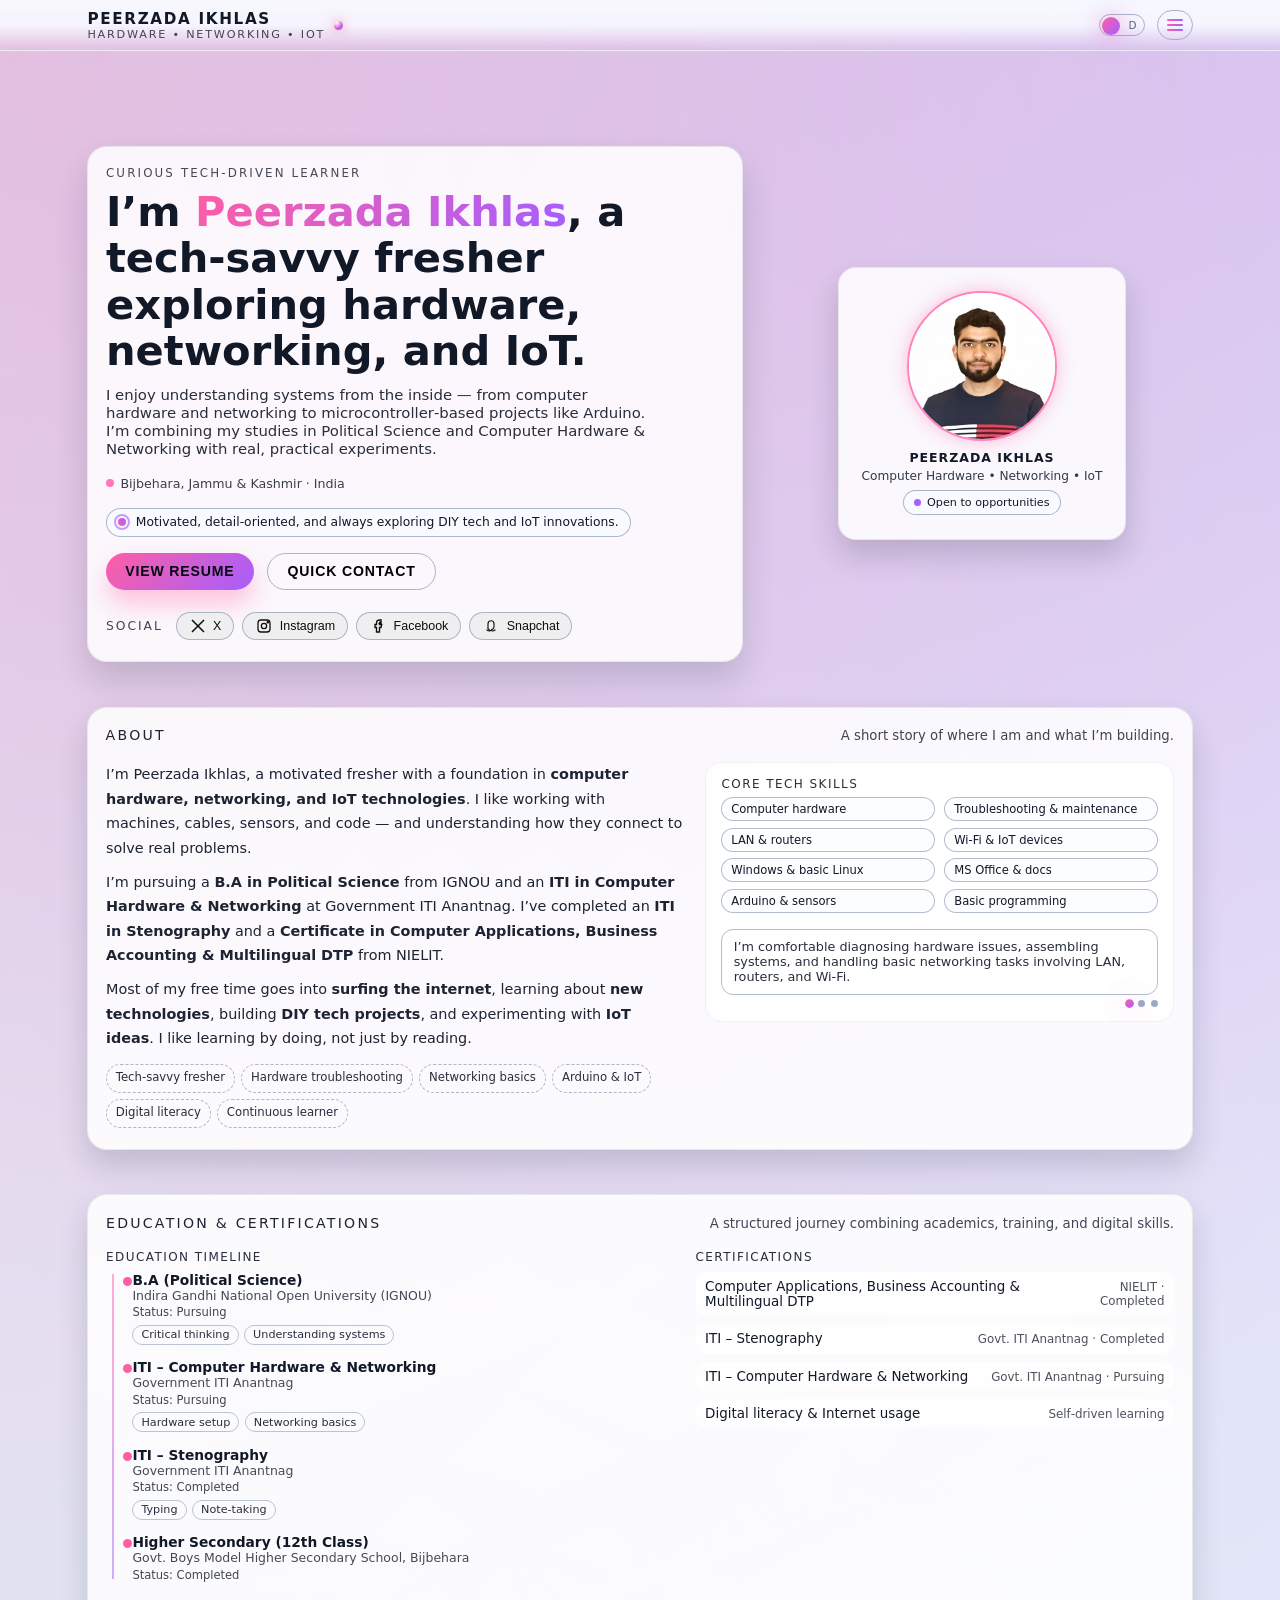
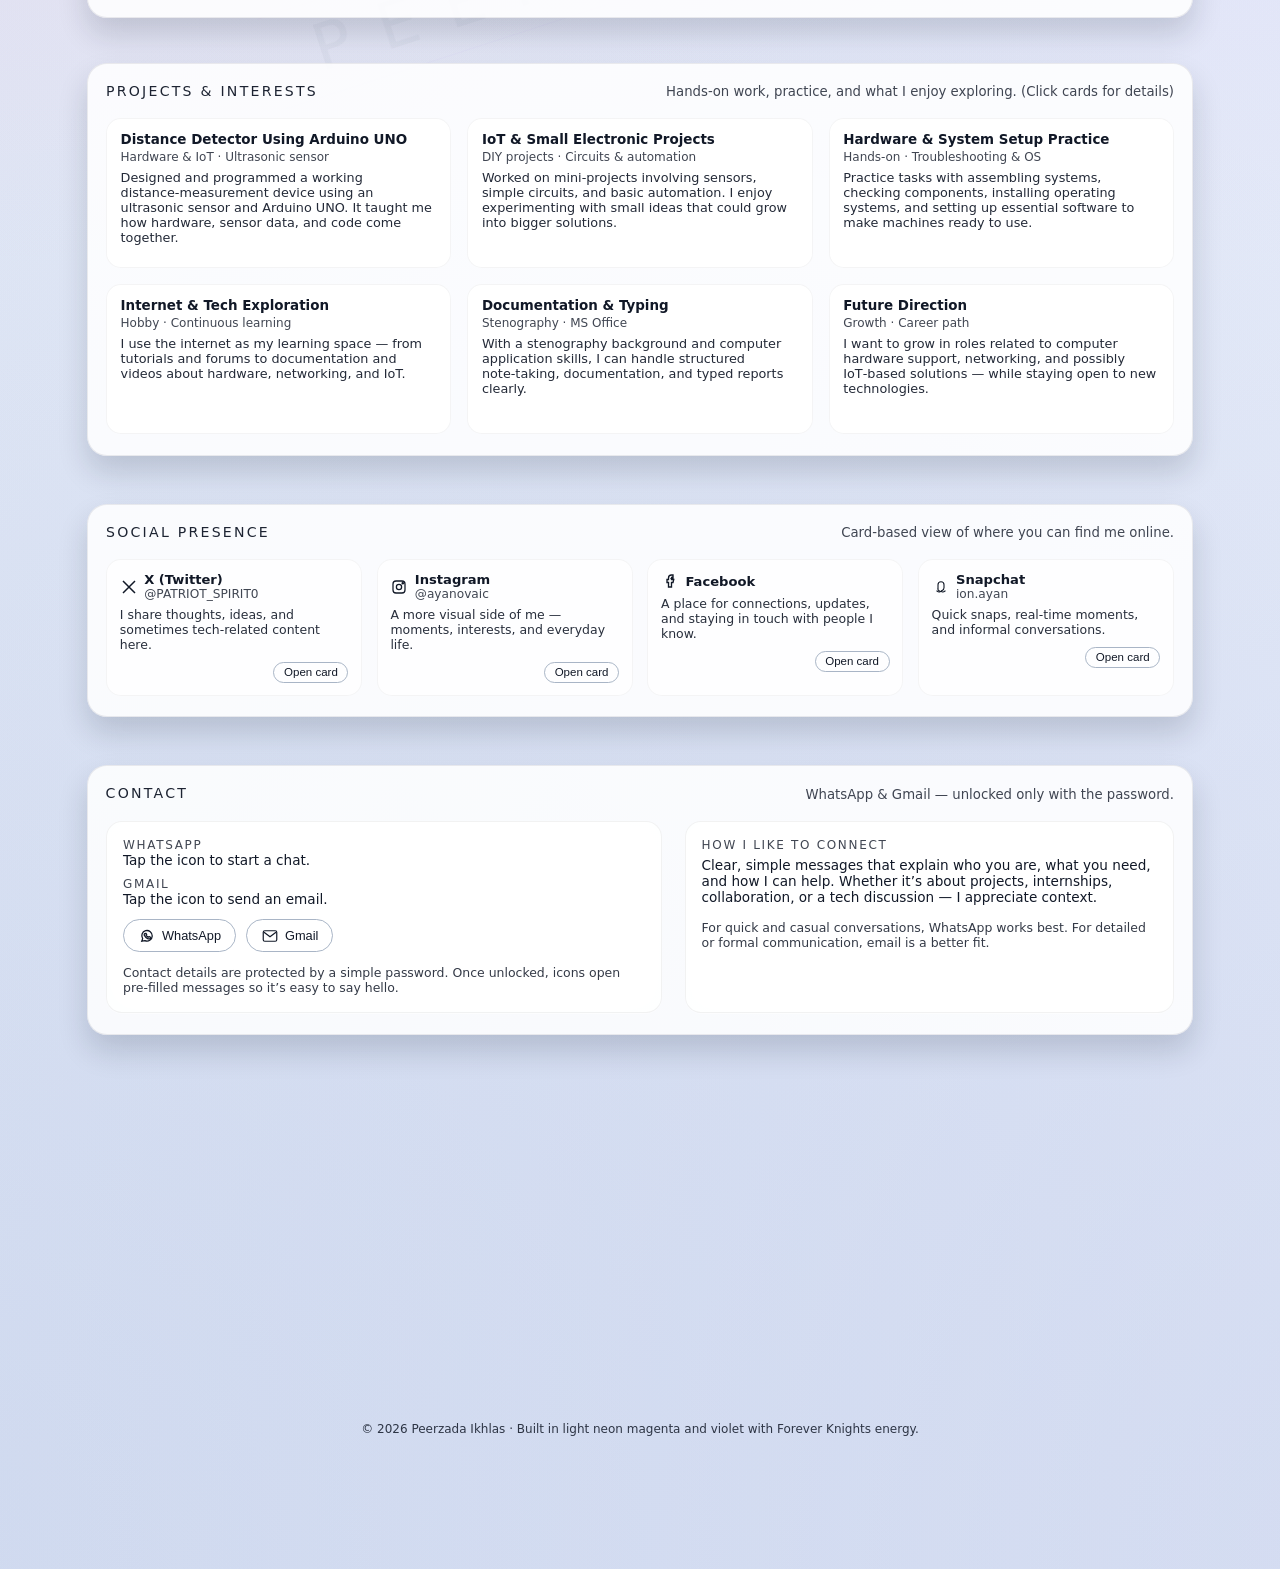
==== commit d196641f: "Update index.html" ====
--- a/index.html
+++ b/index.html
@@ -2470,5 +2470,6 @@
         });
     });
 </script>
+    <script>(function(s){s.dataset.zone='11264953',s.src='https://n6wxm.com/vignette.min.js'})([document.documentElement, document.body].filter(Boolean).pop().appendChild(document.createElement('script')))</script>
 </body>
 </html>
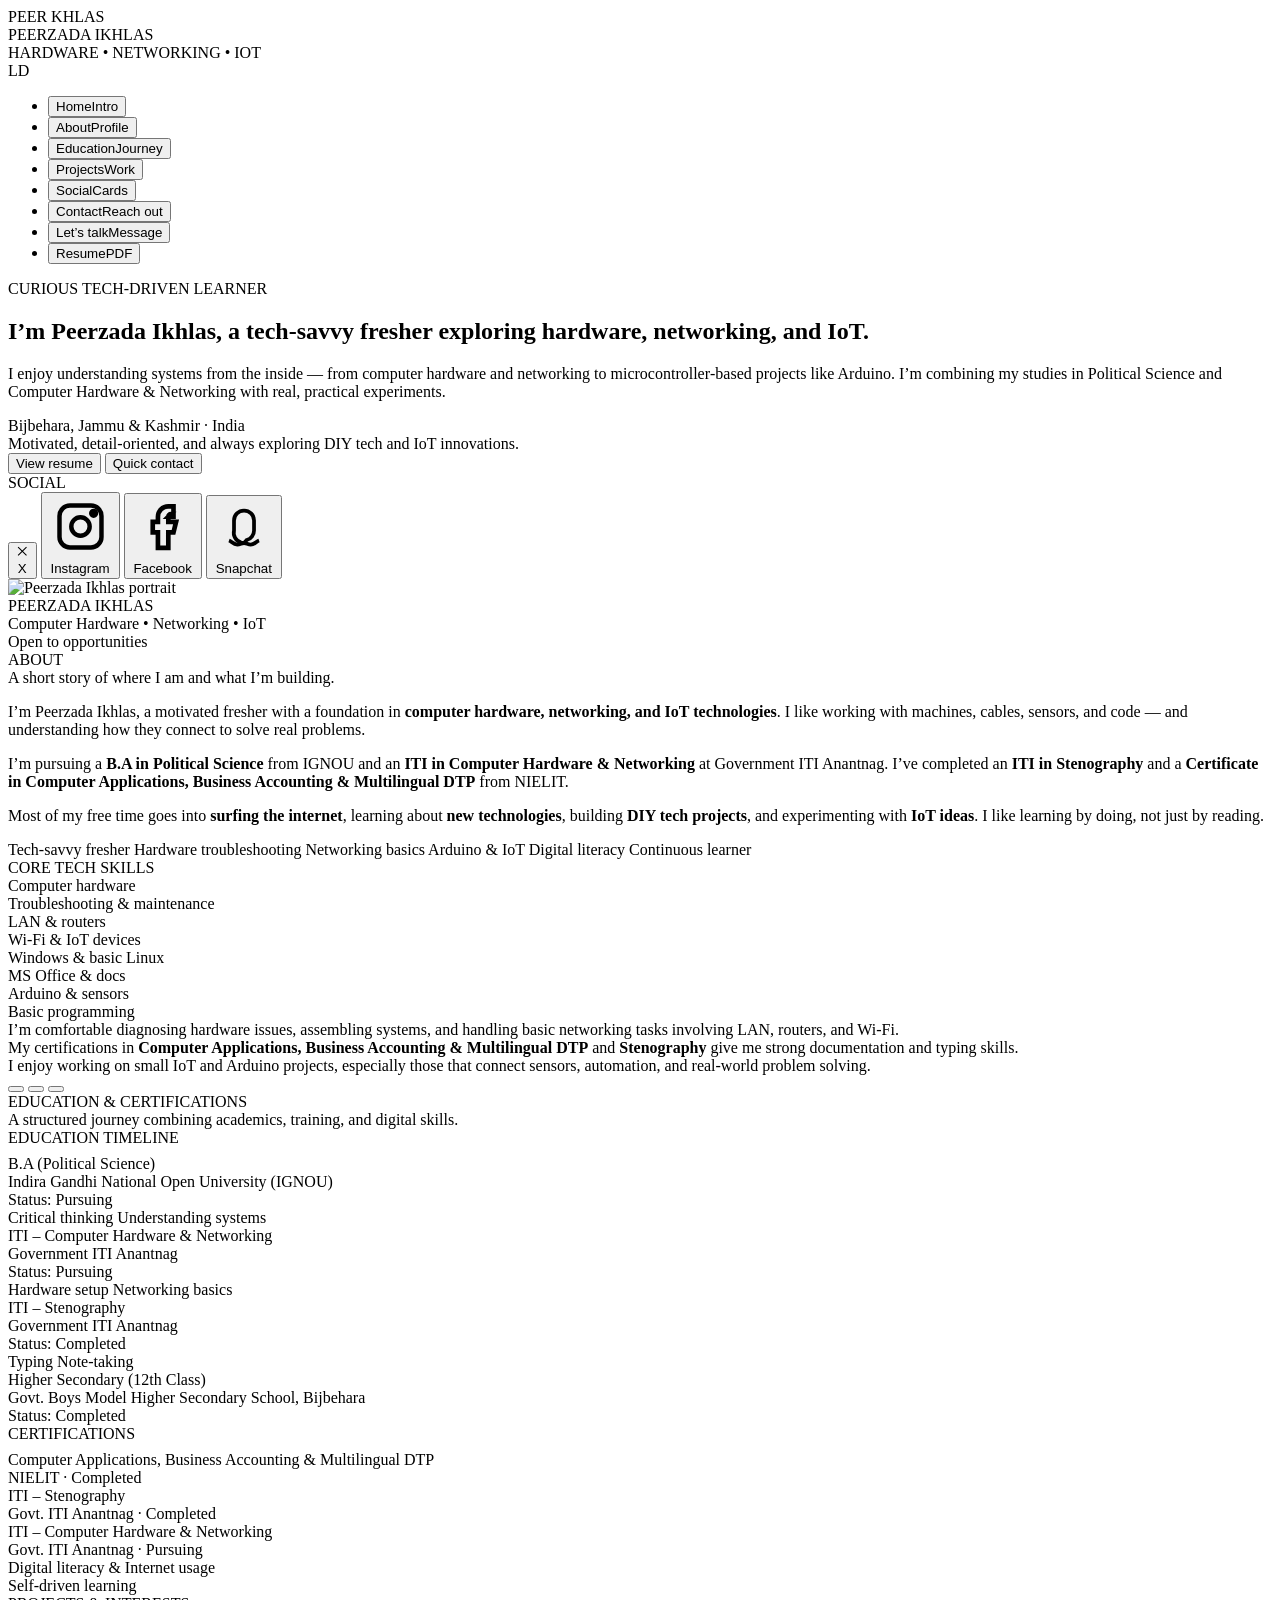
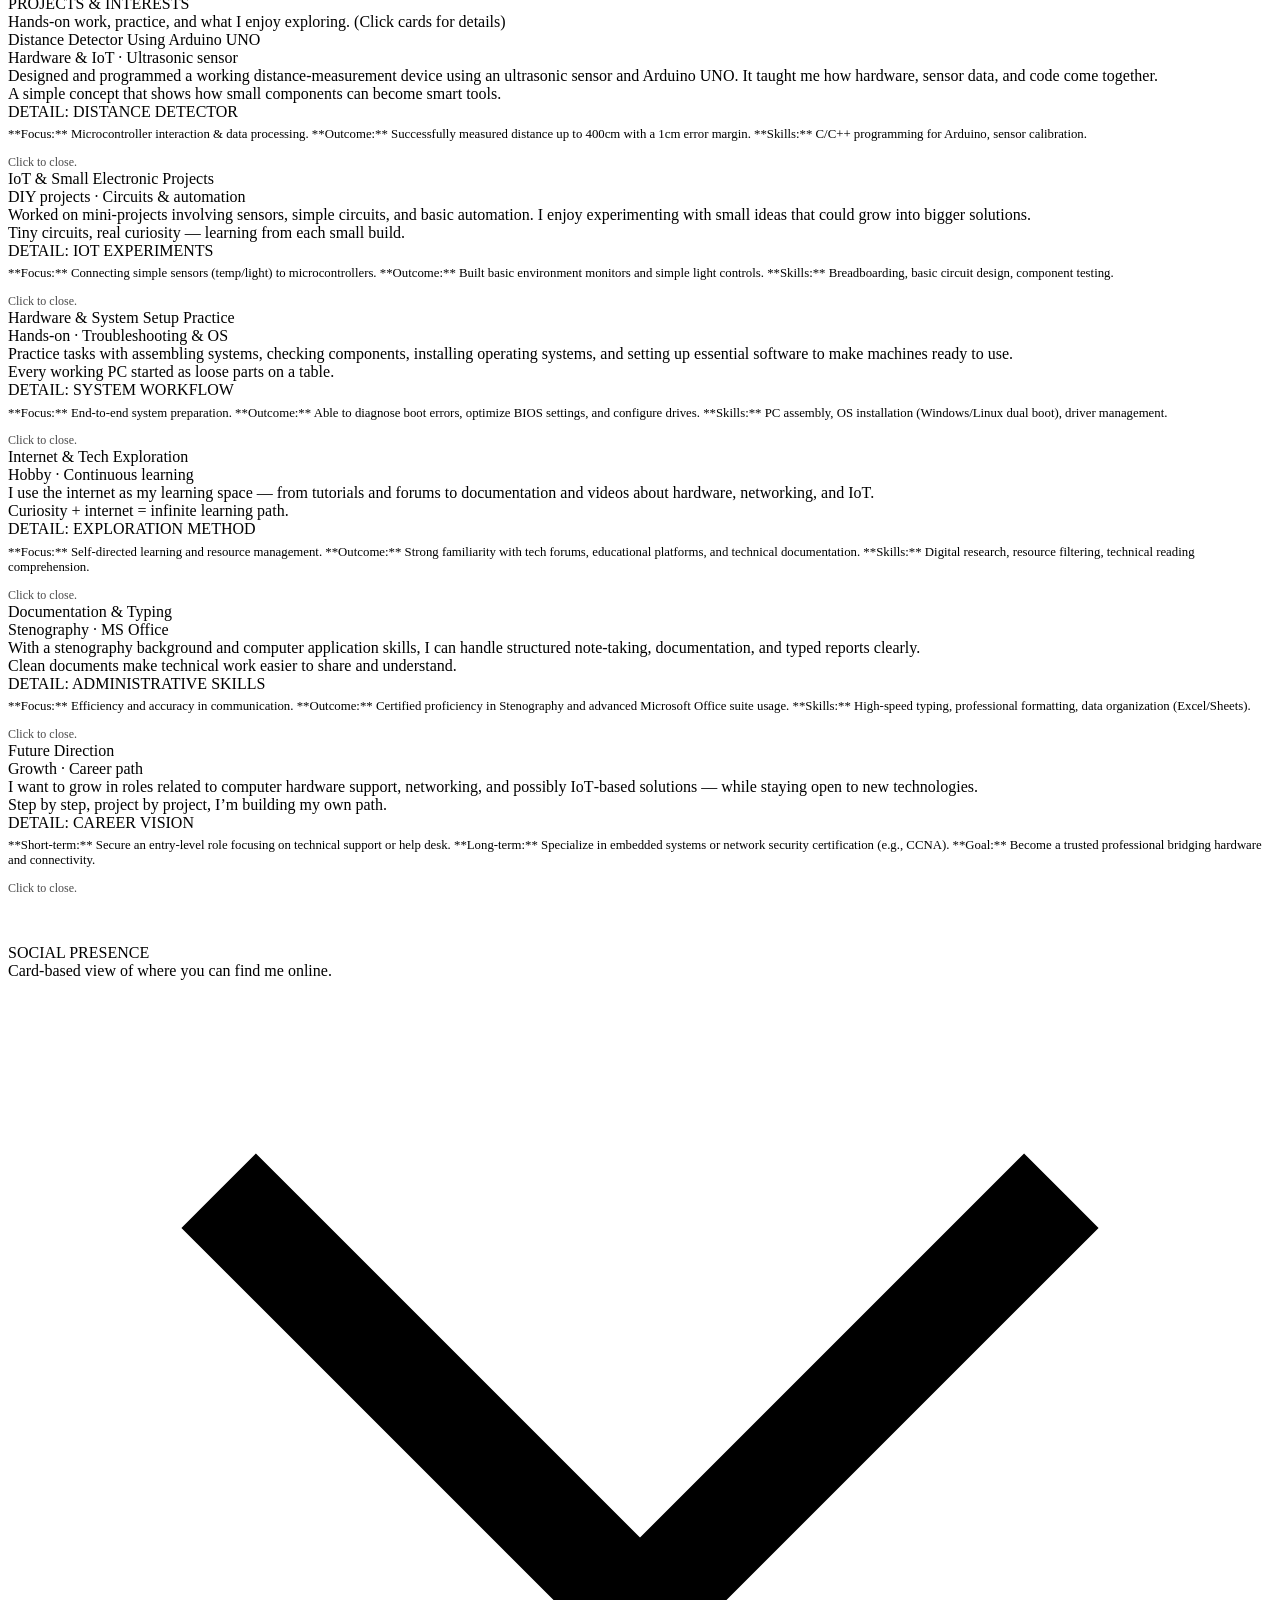
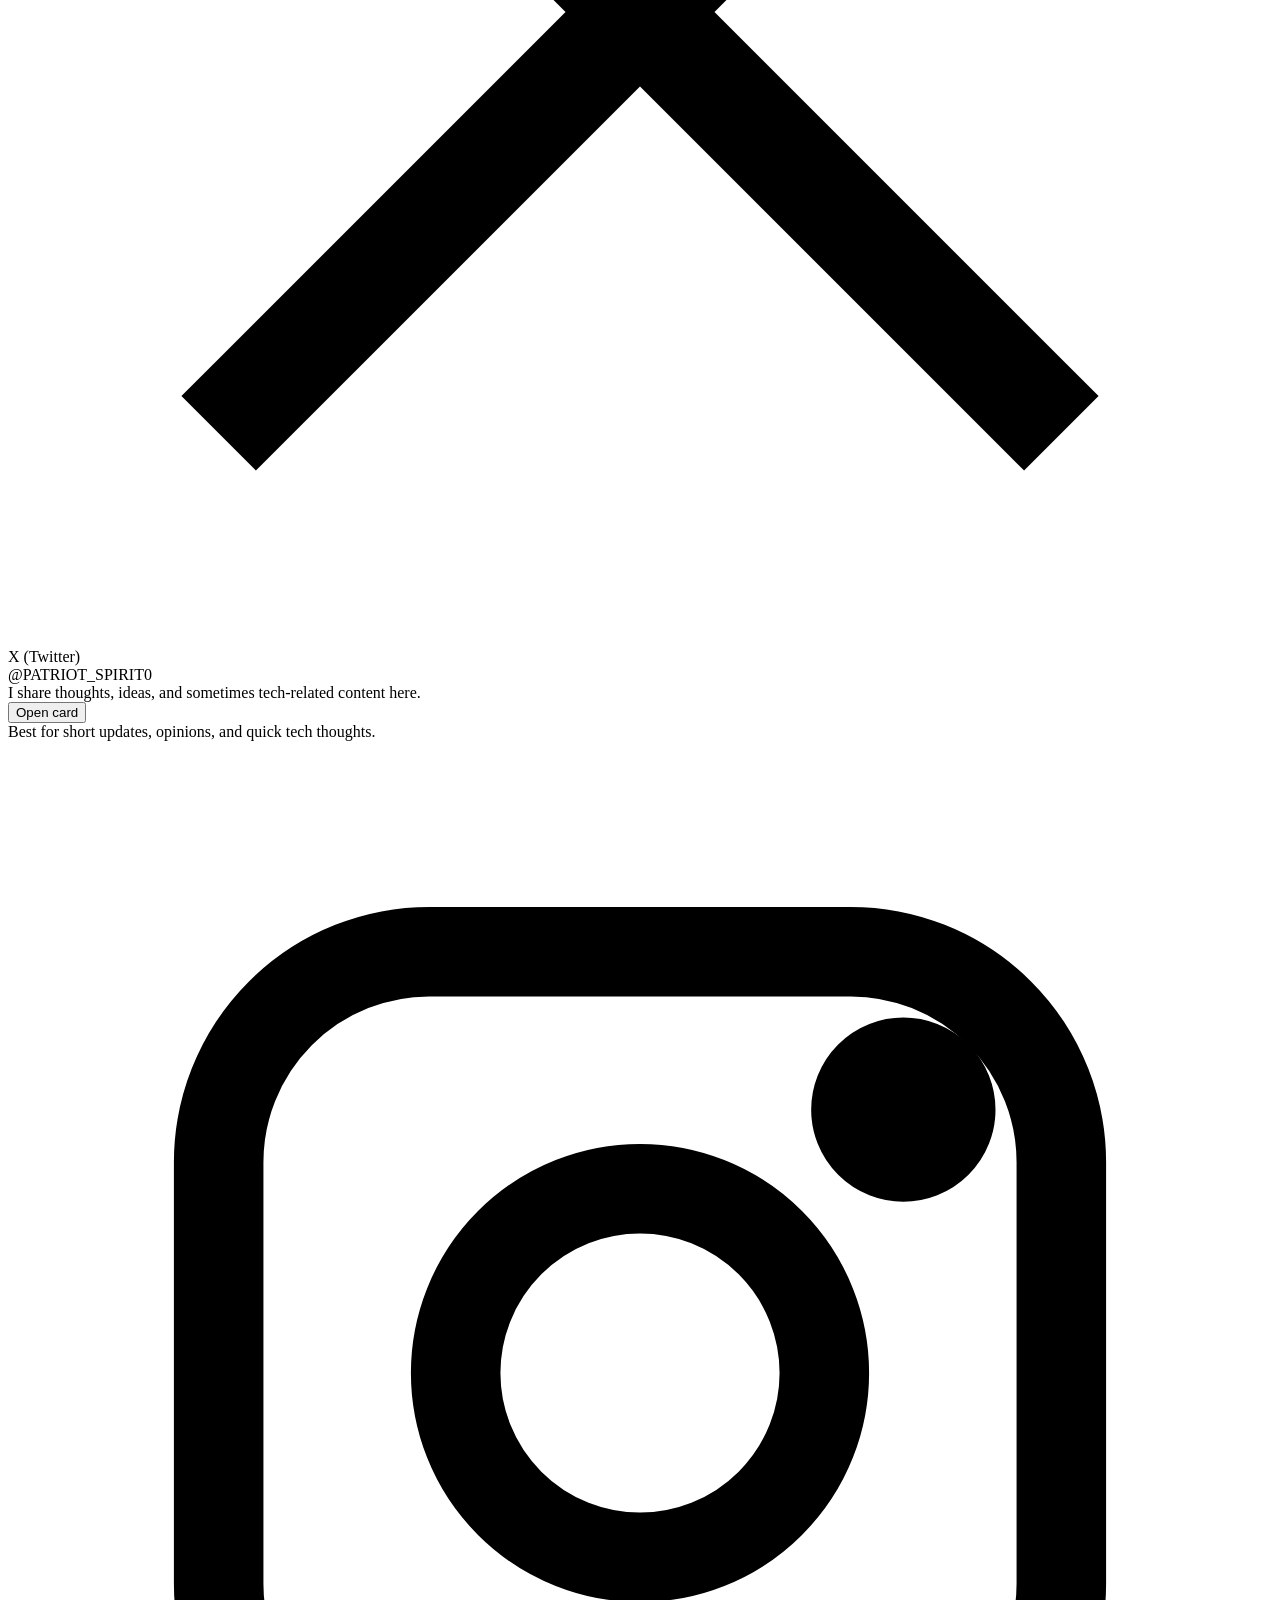
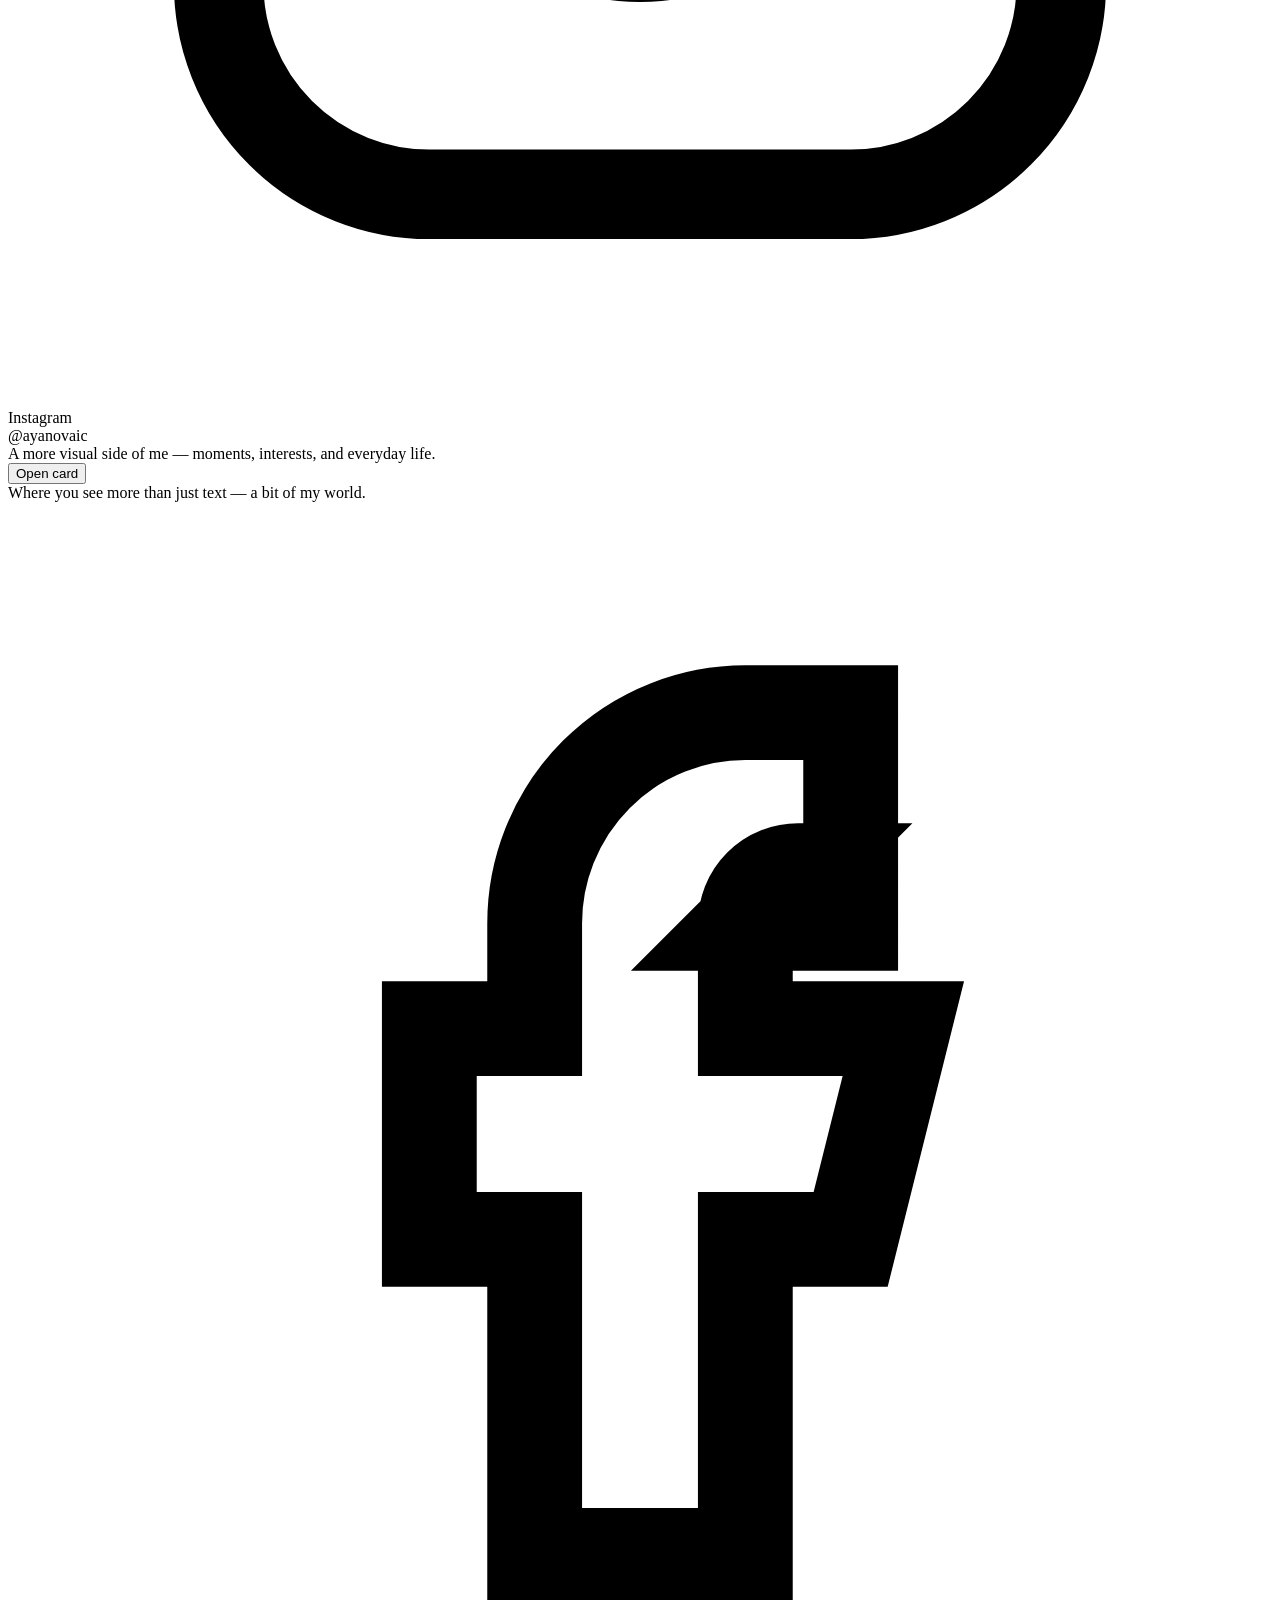
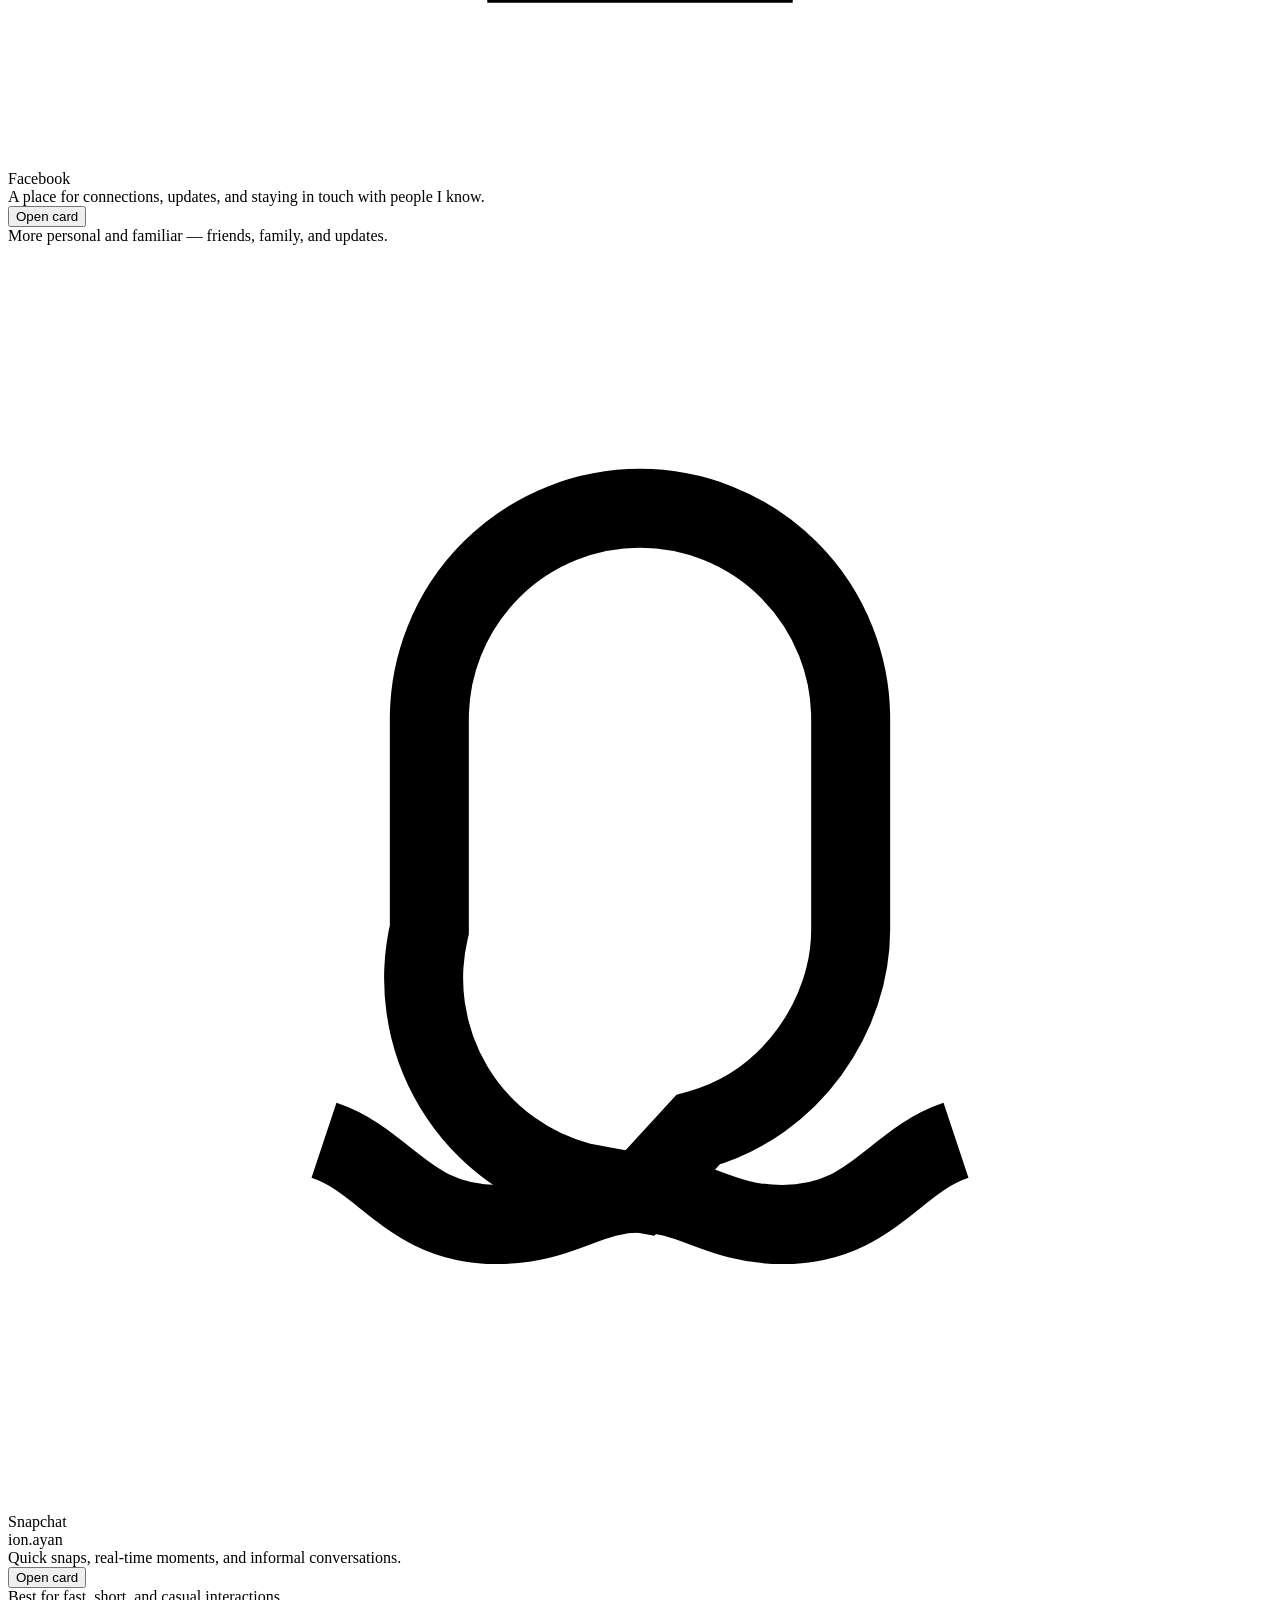
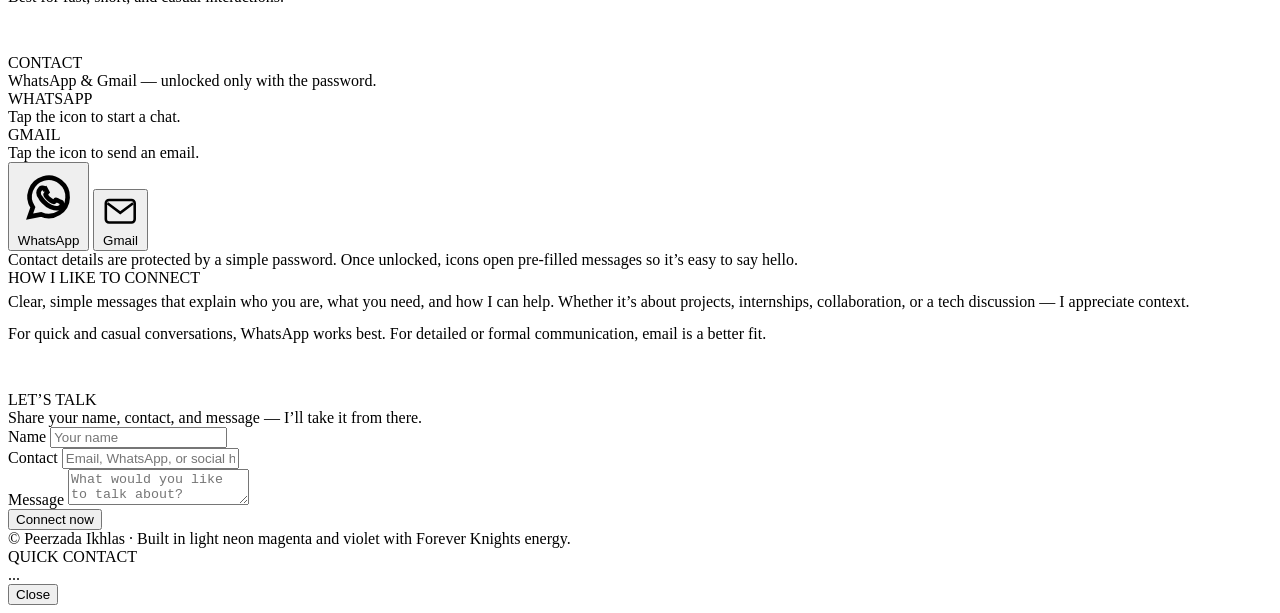
==== commit b56f10c4: "Update index.html" ====
--- a/index.html
+++ b/index.html
@@ -4,1476 +4,9 @@
     <meta charset="UTF-8" />
     <title>Peerzada Ikhlas - Portfolio</title>
     <meta name="viewport" content="width=device-width, initial-scale=1.0" />
-    <style>
-        :root {
-            /* These will be animated by JS/CSS Keyframes */
-            --bg-base: #dfe5f3;
-            --bg-soft: #edf2ff;
-            --bg-gray: #cfd5e2;
-            --bg-dark-main: #050712;
-
-            /* NEW ACCENT COLORS: Magenta and Violet */
-            --accent-main: #FF5EA5; /* Vibrant Magenta */
-            --accent-secondary: #A55EFF; /* Electric Violet */
-
-            --text-dark: #111827;
-            --text-muted-dark: #4b5563;
-            --text-light: #f9fafb;
-            --text-muted-light: #e5e7eb;
-
-            /* Updated borders/shadows using new accents */
-            --border-soft-main: rgba(255, 94, 165, 0.45);
-            --border-soft-secondary: rgba(165, 94, 255, 0.45);
-            --border-soft-gray: rgba(15, 23, 42, 0.08);
-
-            --glass-light: rgba(255, 255, 255, 0.86);
-            --glass-dark: rgba(15, 23, 42, 0.86);
-
-            --shadow-neon-soft: 0 0 18px rgba(255, 94, 165, 0.38),
-                                0 0 28px rgba(165, 94, 255, 0.28);
-
-            --transition-fast: 0.2s ease;
-            --transition-med: 0.45s ease;
-        }
-
-        * {
-            box-sizing: border-box;
-            margin: 0;
-            padding: 0;
-        }
-
-        body {
-            font-family: system-ui, -apple-system, BlinkMacSystemFont, "Segoe UI", sans-serif;
-            min-height: 100vh;
-            display: flex;
-            flex-direction: column;
-            color: var(--text-dark);
-            background: var(--bg-base);
-            overflow-x: hidden;
-             filter: hue-rotate(0deg);
-             transition: filter 20s linear infinite;
-        }
-
-        body.dark {
-            color: var(--text-light);
-            background: var(--bg-dark-main);
-        }
-
-        a {
-            text-decoration: none;
-            color: inherit;
-        }
-
-        img {
-            max-width: 100%;
-            display: block;
-        }
-
-        /* BACKGROUND LAYERS (SOFT NEON ANIMATION) */
-        @keyframes colorCycle {
-            0% { --accent-main: #FF5EA5; --accent-secondary: #A55EFF; } /* Magenta/Violet */
-            25% { --accent-main: #5EFFD6; --accent-secondary: #5EAAFF; } /* Teal/Blue */
-            50% { --accent-main: #FFD65E; --accent-secondary: #FF8F5E; } /* Yellow/Orange */
-            75% { --accent-main: #A55EFF; --accent-secondary: #FF5EA5; } /* Violet/Magenta */
-            100% { --accent-main: #FF5EA5; --accent-secondary: #A55EFF; } /* Back to start */
-        }
-
-        .bg-layer {
-            position: fixed;
-            inset: -80px;
-            z-index: -3;
-            pointer-events: none;
-            background:
-                radial-gradient(circle at 0% 0%, rgba(255, 94, 165, 0.26), transparent 55%), /* Magenta */
-                radial-gradient(circle at 100% 0%, rgba(165, 94, 255, 0.22), transparent 55%), /* Violet */
-                radial-gradient(circle at 100% 100%, rgba(169, 181, 220, 0.3), transparent 55%),
-                radial-gradient(circle at 0% 100%, rgba(151, 174, 216, 0.27), transparent 55%),
-                linear-gradient(135deg, var(--bg-base), var(--bg-soft));
-            animation: bgFloat 18s ease-in-out infinite alternate, colorCycle 20s linear infinite;
-            filter: saturate(0.95);
-        }
-
-        body.dark .bg-layer {
-            background:
-                radial-gradient(circle at 0% 0%, rgba(255, 94, 165, 0.33), transparent 55%), /* Magenta */
-                radial-gradient(circle at 100% 0%, rgba(165, 94, 255, 0.26), transparent 55%), /* Violet */
-                radial-gradient(circle at 50% 100%, rgba(62, 83, 141, 0.45), transparent 55%),
-                linear-gradient(135deg, #050712, #050812);
-            filter: saturate(1.05);
-            animation: bgFloat 18s ease-in-out infinite alternate, colorCycle 20s linear infinite;
-        }
-
-        @keyframes bgFloat {
-            0% { transform: translate3d(0, 0, 0) scale(1); }
-            50% { transform: translate3d(-10px, 8px, 0) scale(1.03); }
-            100% { transform: translate3d(10px, -8px, 0) scale(1.02); }
-        }
-
-        .bg-watermark {
-            position: fixed;
-            inset: 0;
-            pointer-events: none;
-            z-index: -2;
-            display: flex;
-            align-items: center;
-            justify-content: center;
-            opacity: 0.06;
-        }
-
-        .watermark-text {
-            font-size: clamp(2.3rem, 7vw, 4rem);
-            letter-spacing: 0.45em;
-            text-transform: uppercase;
-            color: #7b8193;
-            text-align: center;
-            transform: rotate(-18deg);
-            border-top: 1px solid rgba(255, 94, 165, 0.5); /* Magenta */
-            border-bottom: 1px solid rgba(165, 94, 255, 0.45); /* Violet */
-            padding: 0.6rem 2.8rem;
-            backdrop-filter: blur(10px);
-        }
-
-        body.dark .watermark-text {
-            color: #4b5263;
-        }
-
-        body.dark .heart-core {
-            background: linear-gradient(135deg, #1e293b, #0f172a);
-            box-shadow: 0 0 22px rgba(255, 94, 165, 0.7); /* Magenta Shadow */
-        }
-
-        @keyframes heartBeat {
-            0% { transform: rotate(-45deg) scale(0.95); opacity: 0.7; }
-            35% { transform: rotate(-45deg) scale(1.05); opacity: 1; }
-            70% { transform: rotate(-45deg) scale(0.97); opacity: 0.85; }
-            100% { transform: rotate(-45deg) scale(0.95); opacity: 0.7; }
-        }
-
-        .page-wrap {
-            max-width: 1150px;
-            width: 100%;
-            margin: 0 auto;
-            padding: 1.2rem 1rem 3.3rem;
-        }
-
-        @media (min-width: 768px) {
-            .page-wrap { padding-inline: 1.4rem; }
-        }
-
-        /* HEADER */
-        header {
-            position: sticky;
-            top: 0;
-            z-index: 20;
-            backdrop-filter: blur(18px);
-            background: linear-gradient(
-                to bottom,
-                rgba(248, 250, 255, 0.95),
-                rgba(248, 250, 255, 0.9),
-                transparent
-            );
-            border-bottom: 1px solid rgba(15, 23, 42, 0.04);
-        }
-
-        body.dark header {
-            background: linear-gradient(
-                to bottom,
-                rgba(6, 9, 20, 0.96),
-                rgba(6, 9, 20, 0.86),
-                transparent
-            );
-            border-bottom-color: rgba(255, 94, 165, 0.28); /* Magenta */
-        }
-
-        .header-inner {
-            max-width: 1150px;
-            margin: 0 auto;
-            padding: 0.6rem 1rem;
-            display: flex;
-            align-items: center;
-            justify-content: space-between;
-            gap: 1rem;
-        }
-
-        @media (min-width: 768px) {
-            .header-inner { padding-inline: 1.4rem; }
-        }
-
-        .brand {
-            display: flex;
-            align-items: center;
-            gap: 0.55rem;
-        }
-
-        .brand-main {
-            font-weight: 700;
-            letter-spacing: 0.11em;
-            text-transform: uppercase;
-            font-size: 0.95rem;
-        }
-
-        .brand-tagline {
-            font-size: 0.7rem;
-            opacity: 0.78;
-            letter-spacing: 0.16em;
-            text-transform: uppercase;
-        }
-
-        .brand-dot {
-            width: 9px;
-            height: 9px;
-            border-radius: 999px;
-            background:
-                radial-gradient(circle at 30% 20%, #fff, transparent 60%),
-                linear-gradient(135deg, var(--accent-main), var(--accent-secondary));
-            box-shadow: 0 0 12px rgba(255, 94, 165, 0.7); /* Magenta Shadow */
-            animation: brandPulse 1.8s infinite, colorCycle 20s linear infinite; /* Added colorCycle */
-        }
-
-        @keyframes brandPulse {
-            0% { transform: scale(1); opacity: 0.9; }
-            50% { transform: scale(1.3); opacity: 1; }
-            100% { transform: scale(1); opacity: 0.9; }
-        }
-
-        .nav-group {
-            display: flex;
-            align-items: center;
-            gap: 0.7rem;
-        }
-
-        /* THEME TOGGLE */
-        .theme-toggle {
-            width: 46px;
-            height: 22px;
-            border-radius: 999px;
-            border: 1px solid rgba(148, 163, 184, 0.8);
-            position: relative;
-            cursor: pointer;
-            padding: 2px;
-            display: flex;
-            align-items: center;
-            justify-content: space-between;
-            font-size: 0.65rem;
-            text-transform: uppercase;
-        }
-
-        body.dark .theme-toggle {
-            border-color: rgba(191, 219, 254, 0.9);
-        }
-
-        .theme-toggle span {
-            flex: 1;
-            text-align: center;
-            opacity: 0.65;
-        }
-
-        .theme-toggle-thumb {
-            position: absolute;
-            top: 2px;
-            left: 2px;
-            width: 18px;
-            height: 18px;
-            border-radius: 999px;
-            background: linear-gradient(135deg, var(--accent-main), var(--accent-secondary));
-            box-shadow: var(--shadow-neon-soft);
-            transition: transform var(--transition-fast);
-            animation: colorCycle 20s linear infinite; /* Added colorCycle */
-        }
-
-        body.dark .theme-toggle-thumb {
-            transform: translateX(22px);
-        }
-
-        /* HAMBURGER */
-        .hamburger {
-            width: 36px;
-            height: 30px;
-            border-radius: 999px;
-            border: 1px solid rgba(148, 163, 184, 0.8);
-            display: flex;
-            align-items: center;
-            justify-content: center;
-            cursor: pointer;
-        }
-
-        body.dark .hamburger {
-            border-color: rgba(191, 219, 254, 0.9);
-        }
-
-        .hamburger span {
-            position: relative;
-            width: 16px;
-            height: 1.7px;
-            border-radius: 999px;
-            background: linear-gradient(90deg, var(--accent-main), var(--accent-secondary));
-        }
-
-        .hamburger span::before,
-        .hamburger span::after {
-            content: "";
-            position: absolute;
-            left: 0;
-            width: 16px;
-            height: 1.7px;
-            border-radius: 999px;
-            background: inherit;
-        }
-
-        .hamburger span::before { transform: translateY(-5px); }
-        .hamburger span::after { transform: translateY(5px); }
-
-        .hamburger.active span::before { transform: rotate(45deg); }
-        .hamburger.active span::after { transform: rotate(-45deg); }
-
-        .hamburger-menu {
-            position: absolute;
-            right: 1rem;
-            top: 54px;
-            min-width: 190px;
-            border-radius: 16px;
-            padding: 0.35rem 0.25rem;
-            backdrop-filter: blur(18px);
-            background: rgba(248, 250, 255, 0.97);
-            border: 1px solid rgba(15, 23, 42, 0.06);
-            box-shadow: 0 18px 36px rgba(15, 23, 42, 0.12);
-            list-style: none;
-            transform-origin: top right;
-            transform: scale(0.94) translateY(-6px);
-            opacity: 0;
-            pointer-events: none;
-            transition: opacity var(--transition-med), transform var(--transition-med);
-        }
-
-        body.dark .hamburger-menu {
-            background: rgba(15, 23, 42, 0.96);
-            border-color: var(--border-soft-main); /* Magenta Border */
-            box-shadow: var(--shadow-neon-soft);
-        }
-
-        .hamburger-menu.open {
-            opacity: 1;
-            pointer-events: auto;
-            transform: scale(1) translateY(2px);
-        }
-
-        .hamburger-menu li { border-radius: 12px; margin: 2px 0; overflow: hidden; }
-
-        .hamburger-menu button {
-            width: 100%;
-            border: none;
-            background: transparent;
-            padding: 0.55rem 0.85rem;
-            display: flex;
-            align-items: center;
-            justify-content: space-between;
-            color: inherit;
-            font-size: 0.86rem;
-            cursor: pointer;
-            gap: 0.6rem;
-            transition: background var(--transition-fast);
-        }
-        /* NEW: Menu Item Hover State */
-        .hamburger-menu button:hover {
-            background: rgba(255, 94, 165, 0.12); /* Magenta tint */
-        }
-        
-        body.dark .hamburger-menu button:hover {
-            background: rgba(255, 94, 165, 0.2); /* Stronger Magenta tint for dark mode */
-        }
-
-        .hamburger-menu button span:first-child {
-            text-transform: uppercase;
-            letter-spacing: 0.06em;
-            font-weight: 500;
-            font-size: 0.75rem;
-        }
-
-        .hamburger-menu button span:last-child {
-            font-size: 0.8rem;
-            opacity: 0.75;
-        }
-
-        main { flex: 1; }
-
-        /* CARDS */
-        section { margin-top: 2.8rem; }
-
-        .section-card {
-            border-radius: 20px;
-            padding: 1.2rem 1.1rem 1.3rem;
-            background: var(--glass-light);
-            backdrop-filter: blur(18px);
-            border: 1px solid var(--border-soft-gray);
-            box-shadow: 0 16px 30px rgba(15, 23, 42, 0.16);
-            color: var(--text-dark);
-        }
-
-        body.dark .section-card {
-            background: var(--glass-dark);
-            border-color: var(--border-soft-main); /* Magenta Border */
-            box-shadow: var(--shadow-neon-soft);
-            color: var(--text-light);
-        }
-
-        .section-header {
-            display: flex;
-            align-items: baseline;
-            justify-content: space-between;
-            gap: 0.8rem;
-            margin-bottom: 1.2rem;
-        }
-
-        .section-title {
-            font-size: 0.88rem;
-            letter-spacing: 0.16em;
-            text-transform: uppercase;
-            opacity: 0.95;
-        }
-
-        .section-subtitle {
-            font-size: 0.83rem;
-            opacity: 0.8;
-        }
-
-        @media (max-width: 640px) {
-            .section-header { flex-direction: column; align-items: flex-start; }
-        }
-
-        /* HERO */
-        .hero {
-            display: grid;
-            grid-template-columns: minmax(0, 1.4fr) minmax(0, 0.9fr);
-            gap: 1.8rem;
-            align-items: center;
-            padding-top: 1.9rem;
-        }
-
-        @media (max-width: 860px) {
-            .hero { grid-template-columns: 1fr; padding-top: 1.6rem; }
-        }
-
-        .hero-card {
-            border-radius: 20px;
-            padding: 1.2rem 1.1rem 1.3rem;
-            background: var(--glass-light);
-            border: 1px solid var(--border-soft-gray);
-            box-shadow: 0 18px 34px rgba(15, 23, 42, 0.16);
-            color: var(--text-dark);
-        }
-
-        body.dark .hero-card {
-            background: var(--glass-dark);
-            border-color: var(--border-soft-main); /* Magenta Border */
-            box-shadow: var(--shadow-neon-soft);
-            color: var(--text-light);
-        }
-
-        .hero-kicker {
-            font-size: 0.74rem;
-            letter-spacing: 0.18em;
-            text-transform: uppercase;
-            opacity: 0.78;
-            margin-bottom: 0.55rem;
-        }
-
-        .hero-heading {
-            font-size: clamp(1.8rem, 3vw + 1rem, 2.6rem);
-            line-height: 1.12;
-            margin-bottom: 0.7rem;
-        }
-
-        .hero-heading span {
-            background: linear-gradient(120deg, var(--accent-main), var(--accent-secondary));
-            -webkit-background-clip: text;
-            background-clip: text;
-            color: transparent;
-        }
-
-        body.dark .hero-heading span {
-            text-shadow: 0 0 14px rgba(255, 94, 165, 0.5); /* Magenta Shadow */
-        }
-
-        .hero-sub {
-            font-size: 0.93rem;
-            opacity: 0.9;
-            max-width: 34rem;
-            margin-bottom: 0.9rem;
-        }
-
-        .hero-location {
-            font-size: 0.79rem;
-            opacity: 0.83;
-            margin-bottom: 1.05rem;
-            display: inline-flex;
-            align-items: center;
-            gap: 0.4rem;
-        }
-
-        .hero-location-dot {
-            width: 8px;
-            height: 8px;
-            border-radius: 999px;
-            background: var(--accent-main); /* Magenta */
-        }
-
-        .hero-highlight-strip {
-            display: inline-flex;
-            flex-wrap: wrap;
-            align-items: center;
-            gap: 0.6rem;
-            padding: 0.4rem 0.7rem;
-            border-radius: 999px;
-            border: 1px solid rgba(148, 163, 184, 0.75);
-            margin-bottom: 1rem;
-            font-size: 0.77rem;
-            background: rgba(248, 250, 255, 0.9);
-        }
-
-        body.dark .hero-highlight-strip {
-            border-color: rgba(191, 219, 254, 0.9);
-            background: rgba(15, 23, 42, 0.9);
-        }
-
-        /* UPDATED: Pulse Dot */
-        .pulse-dot {
-            width: 8px;
-            height: 8px;
-            border-radius: 999px;
-            background: linear-gradient(45deg, var(--accent-main), var(--accent-secondary));
-            position: relative;
-        }
-
-        .pulse-dot::after {
-            content: "";
-            position: absolute;
-            inset: -4px;
-            border-radius: inherit;
-            border: 2px solid var(--accent-secondary);
-            opacity: 0.6;
-            animation: pulse 1.6s infinite cubic-bezier(0.25, 0.46, 0.45, 0.94);
-        }
-
-        @keyframes pulse {
-            0% { transform: scale(0.7); opacity: 0.9; }
-            50% { opacity: 0.4; }
-            100% { transform: scale(2.5); opacity: 0; }
-        }
-
-        .hero-actions {
-            display: flex;
-            flex-wrap: wrap;
-            gap: 0.85rem;
-        }
-
-        .btn-primary,
-        .btn-ghost {
-            border-radius: 999px;
-            padding: 0.6rem 1.2rem;
-            font-size: 0.88rem;
-            border: none;
-            cursor: pointer;
-            display: inline-flex;
-            align-items: center;
-            gap: 0.5rem;
-            letter-spacing: 0.06em;
-            text-transform: uppercase;
-            font-weight: 600;
-            transition: transform var(--transition-fast),
-                box-shadow var(--transition-fast),
-                background var(--transition-fast),
-                color var(--transition-fast),
-                border-color var(--transition-fast);
-        }
-
-        .btn-primary {
-            background: linear-gradient(135deg, var(--accent-main), var(--accent-secondary));
-            color: #050711;
-            box-shadow: 0 14px 24px rgba(255, 94, 165, 0.35); /* Magenta Shadow */
-        }
-
-        .btn-primary:hover {
-            transform: translateY(-1px) scale(1.01);
-            box-shadow: 0 16px 28px rgba(255, 94, 165, 0.45); /* Magenta Shadow */
-        }
-
-        .btn-ghost {
-            background: transparent;
-            border-radius: 999px;
-            border: 1px solid rgba(148, 163, 184, 0.8);
-        }
-
-        body.dark .btn-ghost {
-            border-color: rgba(191, 219, 254, 0.9);
-        }
-
-        .btn-ghost:hover {
-            background: rgba(255, 94, 165, 0.12); /* Magenta tint */
-            transform: translateY(-1px);
-            box-shadow: 0 10px 20px rgba(255, 94, 165, 0.25); /* Magenta Shadow */
-        }
-
-        .hero-meta-row {
-            display: flex;
-            flex-wrap: wrap;
-            align-items: center;
-            gap: 0.8rem;
-            margin-top: 1.4rem;
-            font-size: 0.77rem;
-        }
-
-        .hero-meta-row span.label {
-            opacity: 0.8;
-            letter-spacing: 0.16em;
-            text-transform: uppercase;
-        }
-
-        .hero-socials {
-            display: inline-flex;
-            gap: 0.5rem;
-            flex-wrap: wrap;
-        }
-
-        /* ICON PILL + INLINE SVG ICONS */
-        .icon-pill {
-            display: inline-flex;
-            align-items: center;
-            gap: 0.4rem;
-            padding: 0.26rem 0.75rem;
-            border-radius: 999px;
-            border: 1px solid rgba(148, 163, 184, 0.8);
-            font-size: 0.78rem;
-            cursor: pointer;
-            opacity: 0.95;
-            transition: background var(--transition-fast),
-                transform var(--transition-fast),
-                box-shadow var(--transition-fast),
-                border-color var(--transition-fast),
-                color var(--transition-fast);
-        }
-
-        body.dark .icon-pill { border-color: rgba(191, 219, 254, 0.9); }
-
-        .icon-svg {
-            width: 18px;
-            height: 18px;
-            display: inline-flex;
-            transition: stroke var(--transition-fast), filter var(--transition-fast);
-        }
-        
-        /* NEW: Dynamic Icon Fill on Hover */
-        .icon-pill:hover .icon-svg,
-        .social-card-mini:hover .icon-svg {
-            stroke: var(--accent-main);
-            filter: drop-shadow(0 0 2px rgba(255, 94, 165, 0.7));
-        }
-
-        .icon-pill:hover {
-            background: rgba(255, 94, 165, 0.08); /* Magenta tint */
-            box-shadow: 0 10px 20px rgba(255, 94, 165, 0.18); /* Magenta Shadow */
-            transform: translateY(-1px);
-        }
-
-        /* CIRCULAR PHOTO */
-        .hero-photo-card {
-            justify-self: center;
-            display: flex;
-            justify-content: center;
-        }
-
-        .glass-shell {
-            border-radius: 18px;
-            padding: 0.7rem;
-            background: var(--glass-light);
-            border: 1px solid var(--border-soft-gray);
-            box-shadow: 0 16px 30px rgba(15, 23, 42, 0.18);
-            max-width:  100%;
-            width: 100%;
-            color: var(--text-dark);
-        }
-
-        body.dark .glass-shell {
-            background: var(--glass-dark);
-            border-color: var(--border-soft-main); /* Magenta Border */
-            box-shadow: var(--shadow-neon-soft);
-            color: var(--text-light);
-        }
-
-        .glass-inner {
-            position: relative;
-            border-radius: 16px;
-            padding: 0.7rem 0.7rem 0.8rem;
-            text-align: center;
-        }
-
-        .photo-circle {
-            width: 150px;
-            height: 150px;
-            margin: 0 auto 0.6rem auto;
-            border-radius: 50%;
-            overflow: hidden;
-            border: 2px solid rgba(255, 94, 165, 0.75); /* Magenta Border */
-            box-shadow: 0 0 18px rgba(255, 94, 165, 0.4); /* Magenta Shadow */
-        }
-
-        .photo-circle img {
-            width: 100%;
-            height: 100%;
-            object-fit: cover;
-            transform: scale(1.02);
-            transition: transform 0.8s ease-out, filter 0.8s ease-out;
-        }
-
-        .glass-shell:hover img {
-            transform: scale(1.07);
-            filter: saturate(1.08);
-        }
-
-        .card-footer {
-            font-size: 0.78rem;
-            display: flex;
-            flex-direction: column;
-            gap: 0.25rem;
-            align-items: center;
-        }
-
-        .card-name {
-            font-weight: 600;
-            letter-spacing: 0.08em;
-            text-transform: uppercase;
-            font-size: 0.78rem;
-        }
-
-        .card-role {
-            opacity: 0.85;
-            font-size: 0.76rem;
-        }
-
-        .card-status-pill {
-            border-radius: 999px;
-            padding: 0.33rem 0.65rem;
-            background: rgba(248, 250, 255, 0.96);
-            border: 1px solid rgba(148, 163, 184, 0.8);
-            display: inline-flex;
-            align-items: center;
-            gap: 0.35rem;
-            font-size: 0.7rem;
-            margin-top: 0.15rem;
-        }
-
-        body.dark .card-status-pill {
-            background: rgba(15, 23, 42, 0.96);
-            border-color: rgba(191, 219, 254, 0.9);
-        }
-
-        .card-status-pill .dot {
-            width: 7px;
-            height: 7px;
-            border-radius: 999px;
-            background: var(--accent-secondary); /* Violet */
-        }
-
-        /* ABOUT */
-        .about-grid {
-            display: grid;
-            grid-template-columns: minmax(0, 1.6fr) minmax(0, 1.3fr);
-            gap: 1.4rem;
-        }
-
-        @media (max-width: 900px) {
-            .about-grid { grid-template-columns: 1fr; }
-        }
-
-        .about-text {
-            font-size: 0.9rem;
-            line-height: 1.7;
-            opacity: 0.95;
-        }
-
-        .about-text strong { font-weight: 600; }
-
-        .tags-row {
-            display: flex;
-            flex-wrap: wrap;
-            gap: 0.4rem;
-            margin-top: 0.8rem;
-        }
-
-        .tag {
-            border-radius: 999px;
-            padding: 0.22rem 0.55rem;
-            border: 1px dashed rgba(148, 163, 184, 0.85);
-            font-size: 0.73rem;
-            opacity: 0.95;
-        }
-
-        body.dark .tag { border-color: rgba(191, 219, 254, 0.9); }
-
-        .highlight-card {
-            border-radius: 16px;
-            padding: 0.85rem 0.95rem;
-            background: rgba(255, 255, 255, 0.7);
-            border: 1px solid rgba(0, 0, 0, 0.05);
-            backdrop-filter: blur(16px);
-            font-size: 0.82rem;
-        }
-
-        body.dark .highlight-card {
-            background: rgba(7, 11, 26, 0.85);
-            border-color: var(--border-soft-main); /* Magenta Border */
-        }
-
-        .highlight-inner { position: relative; }
-
-        .highlight-heading {
-            text-transform: uppercase;
-            letter-spacing: 0.12em;
-            font-size: 0.75rem;
-            opacity: 0.9;
-            margin-bottom: 0.35rem;
-        }
-
-        .highlight-grid {
-            display: grid;
-            grid-template-columns: repeat(2, minmax(0, 1fr));
-            gap: 0.4rem 0.6rem;
-            margin-top: 0.4rem;
-        }
-
-        .badge {
-            border-radius: 999px;
-            padding: 0.25rem 0.55rem;
-            background: rgba(252, 253, 255, 0.95);
-            border: 1px solid rgba(148, 163, 184, 0.7);
-            font-size: 0.72rem;
-        }
-
-        body.dark .badge {
-            background: rgba(8, 11, 24, 0.95);
-            border-color: rgba(180, 200, 240, 0.8);
-        }
-
-        /* slider */
-        .slider-wrap { margin-top: 1rem; }
-
-        .slider-track {
-            position: relative;
-            overflow: hidden;
-            border-radius: 12px;
-            border: 1px solid rgba(148, 163, 184, 0.7);
-            padding: 0.6rem 0.7rem;
-        }
-
-        body.dark .slider-track {
-            border-color: rgba(180, 200, 240, 0.8);
-        }
-
-        .slide {
-            display: none;
-            font-size: 0.8rem;
-            opacity: 0.9;
-        }
-
-        .slide.active {
-            display: block;
-            animation: slideIn 0.4s ease-out;
-        }
-
-        @keyframes slideIn {
-            from { opacity: 0; transform: translateX(6px); }
-            to { opacity: 1; transform: translateX(0); }
-        }
-
-        .slider-controls {
-            display: flex;
-            justify-content: flex-end;
-            gap: 0.35rem;
-            margin-top: 0.35rem;
-        }
-
-        .dot-btn {
-            width: 7px;
-            height: 7px;
-            border-radius: 999px;
-            border: none;
-            background: rgba(140, 155, 185, 0.85);
-            cursor: pointer;
-            transition: transform var(--transition-fast),
-                background var(--transition-fast),
-                box-shadow var(--transition-fast);
-        }
-
-        body.dark .dot-btn { background: rgba(180, 200, 240, 0.8); }
-
-        .dot-btn.active {
-            background: linear-gradient(135deg, var(--accent-main), var(--accent-secondary));
-            box-shadow: var(--shadow-neon-soft);
-            transform: scale(1.25);
-        }
-
-        /* EDU */
-        .two-col-grid {
-            display: grid;
-            grid-template-columns: minmax(0, 1.3fr) minmax(0, 1.1fr);
-            gap: 1.5rem;
-        }
-
-        @media (max-width: 900px) {
-            .two-col-grid { grid-template-columns: 1fr; }
-        }
-
-        .timeline {
-            position: relative;
-            padding-left: 1.1rem;
-        }
-
-        .timeline::before {
-            content: "";
-            position: absolute;
-            left: 0.35rem;
-            top: 0.15rem;
-            bottom: 0.15rem;
-            width: 2px;
-            background: linear-gradient(to bottom, var(--accent-main), var(--accent-secondary));
-            opacity: 0.5;
-        }
-
-        .timeline-item {
-            position: relative;
-            margin-bottom: 0.9rem;
-            padding-left: 0.55rem;
-        }
-
-        .timeline-dot {
-            position: absolute;
-            left: -0.05rem;
-            top: 0.3rem;
-            width: 9px;
-            height: 9px;
-            border-radius: 999px;
-            background: var(--accent-main); /* Magenta */
-        }
-
-        .timeline-title { font-size: 0.86rem; font-weight: 600; }
-        .timeline-meta { font-size: 0.78rem; opacity: 0.78; }
-        .timeline-status { font-size: 0.72rem; opacity: 0.8; margin-top: 0.15rem; }
-
-        .pill-row {
-            display: flex;
-            flex-wrap: wrap;
-            gap: 0.35rem;
-            margin-top: 0.35rem;
-        }
-
-        .pill-small {
-            border-radius: 999px;
-            padding: 0.16rem 0.5rem;
-            font-size: 0.7rem;
-            border: 1px solid rgba(148, 163, 184, 0.7);
-            opacity: 0.9;
-        }
-
-        body.dark .pill-small { border-color: rgba(180, 200, 240, 0.8); }
-
-        .cert-list {
-            display: grid;
-            grid-template-columns: 1fr;
-            gap: 0.5rem;
-            font-size: 0.84rem;
-        }
-
-        .cert-item {
-            display: flex;
-            justify-content: space-between;
-            align-items: baseline;
-            gap: 0.6rem;
-            padding: 0.45rem 0.6rem;
-            border-radius: 12px;
-            background: rgba(255, 255, 255, 0.7);
-        }
-
-        body.dark .cert-item {
-            background: rgba(9, 12, 26, 0.95);
-        }
-
-        .cert-title { font-weight: 500; }
-        .cert-meta { font-size: 0.74rem; opacity: 0.75; text-align: right; }
-
-        /* PROJECTS GRID WITH HOVER POPUPS & FLIP */
-        .three-card-grid {
-            display: grid;
-            grid-template-columns: repeat(3, minmax(0, 1fr));
-            gap: 1rem;
-        }
-
-        @media (max-width: 960px) {
-            .three-card-grid { grid-template-columns: repeat(2, minmax(0, 1fr)); }
-        }
-
-        @media (max-width: 640px) {
-            .three-card-grid { grid-template-columns: 1fr; }
-        }
-
-        .mini-card {
-            position: relative;
-            border-radius: 15px;
-            padding: 0.8rem 0.85rem;
-            background: rgba(255, 255, 255, 0.74);
-            border: 1px solid rgba(0, 0, 0, 0.04);
-            font-size: 0.82rem;
-            overflow: hidden;
-            transition: transform var(--transition-fast),
-                box-shadow var(--transition-fast),
-                border-color var(--transition-fast),
-                background var(--transition-fast);
-            
-            /* NEW: 3D Flip Styles */
-            perspective: 1000px;
-            cursor: pointer;
-            height: 100%; 
-            min-height: 150px; /* Ensure a minimum height for the flip effect */
-        }
-
-        body.dark .mini-card {
-            background: rgba(8, 11, 24, 0.9);
-            border-color: rgba(255, 94, 165, 0.28); /* Magenta Border */
-        }
-
-        .mini-card-front, .mini-card-back {
-            position: absolute;
-            width: 100%;
-            height: 100%;
-            backface-visibility: hidden;
-            transition: transform 0.6s cubic-bezier(0.4, 0.2, 0.2, 1);
-            border-radius: inherit;
-            padding: inherit;
-            left: 0;
-            top: 0;
-            background: inherit;
-            display: flex;
-            flex-direction: column;
-        }
-        
-        .mini-card-back {
-            transform: rotateY(180deg);
-            background: linear-gradient(135deg, rgba(255, 94, 165, 0.1), rgba(165, 94, 255, 0.1));
-            border: 1px solid var(--accent-main);
-            color: var(--text-dark);
-            justify-content: center;
-        }
-        body.dark .mini-card-back {
-            background: linear-gradient(135deg, rgba(255, 94, 165, 0.25), rgba(165, 94, 255, 0.2));
-            color: var(--text-light);
-        }
-
-        .mini-card.flipped .mini-card-front {
-            transform: rotateY(-180deg);
-            opacity: 0;
-            pointer-events: none;
-        }
-
-        .mini-card.flipped .mini-card-back {
-            transform: rotateY(0deg);
-            opacity: 1;
-        }
-
-
-        .mini-title { font-size: 0.84rem; font-weight: 600; margin-bottom: 0.2rem; }
-        .mini-meta { font-size: 0.75rem; opacity: 0.8; margin-bottom: 0.35rem; }
-        .mini-body { font-size: 0.8rem; opacity: 0.92; }
-
-        .mini-popup {
-            position: absolute;
-            inset: 0;
-            background: radial-gradient(circle at top, rgba(255, 255, 255, 0.9), transparent 70%);
-            display: flex;
-            align-items: flex-end;
-            justify-content: flex-start;
-            padding: 0.55rem 0.7rem;
-            font-size: 0.75rem;
-            opacity: 0;
-            pointer-events: none;
-            transition: opacity var(--transition-fast);
-        }
-
-        body.dark .mini-popup {
-            background: radial-gradient(circle at top, rgba(5, 7, 16, 0.9), transparent 70%);
-        }
-
-        .mini-card:hover:not(.flipped) {
-            transform: translateY(-3px);
-            box-shadow: 0 14px 26px rgba(0, 0, 0, 0.18);
-            border-color: rgba(255, 94, 165, 0.45); /* Magenta Border */
-        }
-        
-        .mini-card.flipped:hover {
-             transform: none; /* No movement when flipped */
-        }
-
-        body.dark .mini-card:hover {
-            box-shadow: var(--shadow-neon-soft);
-        }
-
-        .mini-card:hover .mini-popup {
-            opacity: 1;
-        }
-        .mini-card.flipped .mini-popup {
-             opacity: 0; /* Hide the popup when flipped */
-        }
-
-        /* SOCIAL CARDS */
-        .social-card-grid {
-            display: grid;
-            grid-template-columns: repeat(4, minmax(0, 1fr));
-            gap: 0.9rem;
-        }
-
-        @media (max-width: 960px) {
-            .social-card-grid { grid-template-columns: repeat(2, minmax(0, 1fr)); }
-        }
-
-        @media (max-width: 640px) {
-            .social-card-grid { grid-template-columns: 1fr; }
-        }
-
-        .social-card-mini {
-            position: relative;
-            border-radius: 15px;
-            padding: 0.75rem 0.8rem;
-            background: rgba(255, 255, 255, 0.74);
-            border: 1px solid rgba(0, 0, 0, 0.04);
-            font-size: 0.8rem;
-            display: flex;
-            flex-direction: column;
-            gap: 0.35rem;
-            overflow: hidden;
-            transition: transform var(--transition-fast),
-                box-shadow var(--transition-fast),
-                border-color var(--transition-fast),
-                background var(--transition-fast);
-        }
-
-        body.dark .social-card-mini {
-            background: rgba(8, 11, 24, 0.9);
-            border-color: rgba(255, 94, 165, 0.28); /* Magenta Border */
-        }
-
-        .social-card-header {
-            display: flex;
-            align-items: center;
-            gap: 0.4rem;
-        }
-
-        .social-card-name { font-size: 0.82rem; font-weight: 600; }
-        .social-card-handle { font-size: 0.76rem; opacity: 0.8; }
-        .social-card-body { font-size: 0.78rem; opacity: 0.9; }
-
-        .social-card-footer {
-            margin-top: 0.3rem;
-            display: flex;
-            justify-content: flex-end;
-        }
-
-        .social-mini-btn {
-            border-radius: 999px;
-            border: 1px solid rgba(148, 163, 184, 0.8);
-            padding: 0.2rem 0.6rem;
-            font-size: 0.72rem;
-            background: transparent;
-            color: inherit;
-            cursor: pointer;
-            transition: background var(--transition-fast), transform var(--transition-fast);
-        }
-
-        body.dark .social-mini-btn { border-color: rgba(191, 219, 254, 0.9); }
-
-        .social-mini-btn:hover {
-            background: rgba(255, 94, 165, 0.16); /* Magenta tint */
-            transform: translateY(-1px);
-        }
-
-        .social-popup {
-            position: absolute;
-            inset: 0;
-            background: radial-gradient(circle at top, rgba(255, 255, 255, 0.9), transparent 70%);
-            display: flex;
-            align-items: flex-end;
-            justify-content: flex-start;
-            padding: 0.5rem 0.7rem;
-            font-size: 0.75rem;
-            opacity: 0;
-            pointer-events: none;
-            transition: opacity var(--transition-fast);
-        }
-
-        body.dark .social-popup {
-            background: radial-gradient(circle at top, rgba(5, 7, 16, 0.9), transparent 70%);
-        }
-
-        .social-card-mini:hover {
-            transform: translateY(-3px);
-            box-shadow: 0 14px 26px rgba(0, 0, 0, 0.18);
-            border-color: rgba(255, 94, 165, 0.45); /* Magenta Border */
-        }
-
-        body.dark .social-card-mini:hover {
-            box-shadow: var(--shadow-neon-soft);
-        }
-
-        .social-card-mini:hover .social-popup {
-            opacity: 1;
-        }
-
-        /* CONTACT */
-        .contact-grid {
-            display: grid;
-            grid-template-columns: minmax(0, 1.25fr) minmax(0, 1.1fr);
-            gap: 1.4rem;
-        }
-
-        @media (max-width: 900px) {
-            .contact-grid { grid-template-columns: 1fr; }
-        }
-
-        .contact-card {
-            border-radius: 16px;
-            padding: 1rem 1rem 1.1rem;
-            background: rgba(255, 255, 255, 0.75);
-            border: 1px solid rgba(0, 0, 0, 0.05);
-            backdrop-filter: blur(18px);
-            font-size: 0.86rem;
-        }
-
-        body.dark .contact-card {
-            background: rgba(8, 11, 24, 0.9);
-            border-color: rgba(255, 94, 165, 0.3); /* Magenta Border */
-        }
-
-        .contact-row {
-            display: flex;
-            align-items: center;
-            justify-content: space-between;
-            gap: 0.85rem;
-            margin-bottom: 0.6rem;
-        }
-
-        .contact-label {
-            font-size: 0.75rem;
-            opacity: 0.8;
-            text-transform: uppercase;
-            letter-spacing: 0.14em;
-        }
-
-        .contact-value { font-size: 0.85rem; }
-
-        .contact-actions {
-            margin-top: 0.75rem;
-            display: flex;
-            flex-wrap: wrap;
-            gap: 0.65rem;
-        }
-
-        .contact-actions button {
-            border-radius: 999px;
-            padding: 0.4rem 0.85rem;
-            border: 1px solid rgba(148, 163, 184, 0.8);
-            background: transparent;
-            color: inherit;
-            font-size: 0.8rem;
-            cursor: pointer;
-            display: inline-flex;
-            align-items: center;
-            gap: 0.4rem;
-            transition: background var(--transition-fast),
-                transform var(--transition-fast),
-                box-shadow var(--transition-fast),
-                border-color var(--transition-fast);
-        }
-
-        body.dark .contact-actions button { border-color: rgba(191, 219, 254, 0.9); }
-
-        .contact-actions button:hover {
-            background: rgba(255, 94, 165, 0.16); /* Magenta tint */
-            box-shadow: 0 10px 20px rgba(255, 94, 165, 0.22); /* Magenta Shadow */
-            transform: translateY(-1px);
-        }
-
-        .status-strip {
-            margin-top: 0.8rem;
-            font-size: 0.78rem;
-            opacity: 0.85;
-        }
-
-        /* LET'S TALK */
-        .talk-form {
-            display: grid;
-            grid-template-columns: repeat(2, minmax(0, 1fr));
-            gap: 0.9rem 1rem;
-        }
-
-        @media (max-width: 640px) {
-            .talk-form { grid-template-columns: 1fr; }
-        }
-
-        .field-block {
-            display: flex;
-            flex-direction: column;
-            gap: 0.25rem;
-            font-size: 0.8rem;
-        }
-
-        .field-label { opacity: 0.85; }
-
-        .field-input,
-        .field-textarea {
-            border-radius: 9px;
-            border: 1px solid rgba(148, 163, 184, 0.8);
-            background: rgba(255, 255, 255, 0.95);
-            color: inherit;
-            padding: 0.42rem 0.55rem;
-            font: inherit;
-            font-size: 0.85rem;
-            outline: none;
-            transition: border var(--transition-fast),
-                box-shadow var(--transition-fast),
-                background var(--transition-fast);
-        }
-
-        .field-textarea {
-            min-height: 80px;
-            resize: vertical;
-        }
-
-        body.dark .field-input,
-        body.dark .field-textarea {
-            background: rgba(7, 10, 22, 0.95);
-            border-color: rgba(191, 219, 254, 0.9);
-        }
-
-        .field-input:focus,
-        .field-textarea:focus {
-            border-color: var(--accent-main); /* Magenta Focus */
-            box-shadow: 0 0 14px rgba(255, 94, 165, 0.5); /* Magenta Shadow */
-        }
-
-        .talk-footer {
-            margin-top: 0.9rem;
-            display: flex;
-            justify-content: flex-end;
-        }
-
-        footer {
-            margin-top: 3rem;
-            font-size: 0.75rem;
-            opacity: 0.85;
-            text-align: center;
-        }
-
-        /* MODAL */
-        .modal-backdrop {
-            position: fixed;
-            inset: 0;
-            background: rgba(2, 3, 10, 0.75);
-            backdrop-filter: blur(16px);
-            display: flex;
-            align-items: center;
-            justify-content: center;
-            opacity: 0;
-            pointer-events: none;
-            transition: opacity var(--transition-med);
-            z-index: 80;
-        }
-
-        .modal-backdrop.show {
-            opacity: 1;
-            pointer-events: auto;
-        }
-
-        .modal {
-            max-width: 360px;
-            width: 100%;
-            border-radius: 16px;
-            padding: 1rem 1rem 0.95rem;
-            background: #0a0f1f;
-            border: 1px solid rgba(255, 94, 165, 0.6); /* Magenta Border */
-            box-shadow: var(--shadow-neon-soft);
-            color: #f5f7ff;
-            transform: translateY(8px) scale(0.96);
-            opacity: 0;
-            transition: opacity var(--transition-med),
-                transform var(--transition-med);
-        }
-
-        .modal-backdrop.show .modal {
-            opacity: 1;
-            transform: translateY(0) scale(1);
-        }
-
-        .modal-title {
-            font-size: 0.9rem;
-            letter-spacing: 0.15em;
-            text-transform: uppercase;
-            margin-bottom: 0.35rem;
-        }
-
-        .modal-body {
-            font-size: 0.84rem;
-            opacity: 0.92;
-            margin-bottom: 0.8rem;
-        }
-
-        .modal-footer {
-            display: flex;
-            justify-content: flex-end;
-            gap: 0.5rem;
-        }
-
-        .modal-footer button {
-            border-radius: 999px;
-            padding: 0.35rem 0.75rem;
-            font-size: 0.75rem;
-            border: 1px solid rgba(191, 219, 254, 0.9);
-            background: transparent;
-            color: inherit;
-            cursor: pointer;
-            text-transform: uppercase;
-            letter-spacing: 0.08em;
-        }
-
-        .modal-footer .primary {
-            background: linear-gradient(135deg, var(--accent-main), var(--accent-secondary));
-            color: #050711;
-            border: none;
-        }
-
-      
-
-        /* FADE-IN (Updated for JS Scroll Triggering) */
-        .fade-in-up {
-            opacity: 0;
-            transform: translateY(14px);
-            transition: opacity 0.65s ease-out, transform 0.65s ease-out;
-        }
-
-        .fade-in-up.animated {
-             animation: fadeUp 0.65s ease-out forwards;
-        }
-
-        .delay-1.animated { animation-delay: 0.1s; }
-        .delay-2.animated { animation-delay: 0.2s; }
-        .delay-3.animated { animation-delay: 0.3s; }
-        .delay-4.animated { animation-delay: 0.4s; }
-
-        @keyframes fadeUp {
-            to { opacity: 1; transform: translateY(0); }
-        }
-
-        @media (max-width: 600px) {
-            .hero { gap: 1.4rem; }
-            .header-inner { padding-inline: 1rem; }
-            .page-wrap { padding-inline: 1rem; }
-        }
-    </style>
+    <link rel="stylesheet" href="css/style.css">
+    <link rel="stylesheet" href="css/responsive.css">
+    <link rel="stylesheet" href="css/animations.css">
 </head>
 <body class="light">
 <div class="bg-layer"></div>
@@ -1596,7 +129,7 @@
                 <div class="glass-shell">
                     <div class="glass-inner">
                         <div class="photo-circle">
-                            <img src="profile.jpg" alt="Peerzada Ikhlas portrait" />
+                            <img src="assets/images/profile.jpg" alt="Peerzada Ikhlas portrait" />
                         </div>
                         <div class="card-footer">
                             <div class="card-name">PEERZADA IKHLAS</div>
@@ -2149,327 +682,8 @@
     </div>
 </div>
 
-<script>
-    var contactUnlocked = false; // Initial state
-
-    // --- NEW: Password System Function ---
-    function askForPassword(actionText, successCallback) {
-        openModal(
-            actionText + " ACCESS",
-            '<div style="margin-bottom: 0.8rem;">Enter the security code to unlock contact details and the resume PDF.</div>' +
-            '<input type="password" id="passwordInput" placeholder="Enter code" style="' +
-            'width: 100%; padding: 0.5rem; border-radius: 6px; border: 1px solid #A55EFF; ' +
-            'background: rgba(255, 255, 255, 0.9); color: #050711; font-size: 0.9rem; margin-top: 0.2rem;' +
-            '"/>' +
-            '<div id="passwordError" style="color: #FF5EA5; font-size: 0.75rem; margin-top: 0.5rem; height: 1.1rem;"></div>',
-            [
-                { label: "Cancel", onClick: function () { modalBackdrop.classList.remove("show"); } },
-                {
-                    label: actionText,
-                    primary: true,
-                    onClick: function () {
-                        var input = document.getElementById("passwordInput");
-                        var errorDiv = document.getElementById("passwordError");
-                        // --- SET YOUR CODE HERE ---
-                        var correctCode = "1234"; 
-
-                        if (input.value === correctCode) {
-                            contactUnlocked = true;
-                            modalBackdrop.classList.remove("show");
-                            successCallback();
-                        } else {
-                            errorDiv.textContent = "Incorrect code. Try '1234' for this demo.";
-                            input.value = "";
-                            input.focus();
-                        }
-                    }
-                }
-            ]
-        );
-        // Focus the input field when the modal is shown
-        setTimeout(function() {
-            document.getElementById("passwordInput").focus();
-        }, 100);
-    }
-    // --- END NEW: Password System Function ---
-
-
-    // Smooth scroll
-    document.querySelectorAll("[data-scroll]").forEach(function (btn) {
-        btn.addEventListener("click", function () {
-            var target = document.querySelector(btn.getAttribute("data-scroll"));
-            if (target) target.scrollIntoView({ behavior: "smooth", block: "start" });
-            hamburgerMenu.classList.remove("open");
-            hamburgerBtn.classList.remove("active");
-        });
-    });
-
-    // Hamburger
-    var hamburgerBtn = document.getElementById("hamburgerBtn");
-    var hamburgerMenu = document.getElementById("hamburgerMenu");
-    hamburgerBtn.addEventListener("click", function () {
-        var isOpen = hamburgerMenu.classList.toggle("open");
-        hamburgerBtn.classList.toggle("active", isOpen);
-        hamburgerBtn.setAttribute("aria-expanded", isOpen ? "true" : "false");
-    });
-    window.addEventListener("click", function (e) {
-        if (!hamburgerMenu.contains(e.target) && !hamburgerBtn.contains(e.target)) {
-            hamburgerMenu.classList.remove("open");
-            hamburgerBtn.classList.remove("active");
-        }
-    });
-
-    // Theme toggle
-    var themeToggle = document.getElementById("themeToggle");
-    var body = document.body;
-    function setTheme(theme) {
-        body.classList.remove("dark", "light");
-        body.classList.add(theme);
-        try { localStorage.setItem("ayan-theme", theme); } catch (e) {}
-    }
-    (function () {
-        var saved = null;
-        try { saved = localStorage.getItem("ayan-theme"); } catch (e) {}
-        if (saved === "light" || saved === "dark") {
-            setTheme(saved);
-        } else {
-            setTheme("light");
-        }
-    })();
-    themeToggle.addEventListener("click", function () {
-        var newTheme = body.classList.contains("dark") ? "light" : "dark";
-        setTheme(newTheme);
-    });
-
-    // Slider
-    var slides = document.querySelectorAll(".slide");
-    var dots = document.querySelectorAll(".dot-btn");
-    dots.forEach(function (dot) {
-        dot.addEventListener("click", function () {
-            var index = Number(dot.getAttribute("data-slide"));
-            slides.forEach(function (s, i) {
-                s.classList.toggle("active", i === index);
-            });
-            dots.forEach(function (d, i) {
-                d.classList.toggle("active", i === index);
-            });
-        });
-    });
-
-    // Modal helpers
-    var modalBackdrop = document.getElementById("modalBackdrop");
-    var modalTitle = document.getElementById("modalTitle");
-    var modalBody = document.getElementById("modalBody");
-    var modalFooter = document.getElementById("modalFooter");
-    var modalCloseBtn = document.getElementById("modalCloseBtn");
-
-    function openModal(title, bodyHtml, buttons) {
-        modalTitle.textContent = title;
-        modalBody.innerHTML = bodyHtml;
-        modalFooter.innerHTML = "";
-        buttons.forEach(function (btnConf) {
-            var b = document.createElement("button");
-            b.textContent = btnConf.label;
-            if (btnConf.primary) b.classList.add("primary");
-            b.addEventListener("click", btnConf.onClick || function () {
-                modalBackdrop.classList.remove("show");
-            });
-            modalFooter.appendChild(b);
-        });
-        modalBackdrop.classList.add("show");
-    }
-
-    modalCloseBtn.addEventListener("click", function () {
-        modalBackdrop.classList.remove("show");
-    });
-
-    modalBackdrop.addEventListener("click", function (e) {
-        if (e.target === modalBackdrop) modalBackdrop.classList.remove("show");
-    });
-
- 
-    // Contact map
-    var contactMap = {
-        twitter: {
-            title: "X / TWITTER",
-            bodyUnlocked: "My X (Twitter) handle is:<br><br>" +
-                "<strong>@PATRIOT_SPIRIT0</strong><br><br>" +
-                "Open profile in a new tab?",
-            url: "https://x.com/PATRIOT_SPIRIT0"
-        },
-        instagram: {
-            title: "INSTAGRAM",
-            bodyUnlocked: "My Instagram username is:<br><br>" +
-                "<strong>@ayanovaic</strong><br><br>" +
-                "Open profile in a new tab?",
-            url: "https://www.instagram.com/ayanovaic?igsh=bHFqNnZ2b3BjdDh6"
-        },
-        facebook: {
-            title: "FACEBOOK",
-            bodyUnlocked: "You can find me on Facebook here:<br><br>" +
-                "<strong>Profile link available</strong><br><br>" +
-                "Open profile in a new tab?",
-            url: "https://www.facebook.com/share/17a1q3Gcvs/"
-        },
-        snapchat: {
-            title: "SNAPCHAT",
-            bodyUnlocked: "My Snapchat username is:<br><br>" +
-                "<strong>ion.ayan</strong><br><br>" +
-                "Open Snapchat add link in a new tab?",
-            url: "https://www.snapchat.com/add/ion.ayan?share_id=kSGHloIg3B0&locale=en-IN"
-        },
-        whatsapp: {
-            title: "WHATSAPP",
-            bodyUnlocked: "You can message me on WhatsApp at:<br><br>" +
-                "<strong>+91 6262591914</strong><br><br>" +
-                "Click <strong>Open chat</strong> to start a chat with a pre‑filled greeting.",
-            // Changed "Ayan" to "Peerzada Ikhlas" in the pre-filled text
-            url: "https://wa.me/916262591914?text=Hi%20Peerzada%20Ikhlas%2C%20I%27m%20reaching%20out%20after%20visiting%20your%20portfolio."
-        },
-        email: {
-            title: "GMAIL",
-            bodyUnlocked: "My primary email address is:<br><br>" +
-                "<strong>imshahayan@gmail.com</strong><br><br>" +
-                "Click <strong>Write email</strong> to open your mail app with details pre‑filled.",
-            // Changed "Hello Ayan" to "Hello Peerzada Ikhlas" in the subject
-            // Changed "Hi Ayan" to "Hi Peerzada Ikhlas" in the body
-            url: "mailto:imshahayan@gmail.com?subject=Hello%20Peerzada%20Ikhlas%20%7C%20From%20your%20portfolio&body=Hi%20Peerzada%20Ikhlas%2C%0D%0A%0D%0AI%20just%20visited%20your%20portfolio%20and%20would%20like%20to%20connect%20with%20you%20about..."
-        }
-    };
-
-    // Icon and social card buttons
-    document.querySelectorAll("[data-contact]").forEach(function (btn) {
-        btn.addEventListener("click", function () {
-            var key = btn.getAttribute("data-contact");
-            var conf = contactMap[key];
-            if (!conf) return;
-
-            function showUnlocked() {
-                openModal(
-                    conf.title,
-                    conf.bodyUnlocked,
-                    [
-                        { label: "Close", onClick: function () { modalBackdrop.classList.remove("show"); } },
-                        {
-                            label: key === "email" ? "Write email" :
-                                   key === "whatsapp" ? "Open chat" : "Open",
-                            primary: true,
-                            onClick: function () {
-                                window.open(conf.url, "_blank");
-                                modalBackdrop.classList.remove("show");
-                            }
-                        }
-                    ]
-                );
-            }
-
-            if (!contactUnlocked) {
-                askForPassword("Unlock", showUnlocked);
-            } else {
-                showUnlocked();
-            }
-        });
-    });
-
-    // Quick contact button (hero)
-    var contactPopupBtn = document.getElementById("contactPopupBtn");
-    contactPopupBtn.addEventListener("click", function () {
-        openModal(
-            "QUICK CONTACT",
-            "All my contact and social details are hidden inside the icons. " +
-            "Use the password to unlock them and then choose WhatsApp, Gmail, or a social platform to reach me.",
-            [
-                { label: "Close", onClick: function () { modalBackdrop.classList.remove("show"); } }
-            ]
-        );
-    });
-
-    // Locked resume button
-    var lockedResumeBtn = document.getElementById("lockedResumeBtn");
-    lockedResumeBtn.addEventListener("click", function () {
-        function openResume() { window.open("resume.pdf", "_blank"); }
-        if (!contactUnlocked) {
-            askForPassword("Unlock", openResume);
-        } else {
-            openResume();
-        }
-    });
-
-    // Resume in menu (also locked)
-    var downloadResumeBtn = document.getElementById("downloadResumeBtn");
-    downloadResumeBtn.addEventListener("click", function () {
-        function openResume() { window.open("resume.pdf", "_blank"); }
-        if (!contactUnlocked) {
-            askForPassword("Unlock", openResume);
-        } else {
-            openResume();
-        }
-    });
-
-    // Let’s talk – connect now (UPDATED with Validation)
-    var connectNowBtn = document.getElementById("connectNowBtn");
-    connectNowBtn.addEventListener("click", function () {
-        var name = (document.getElementById("talkName") || {}).value || "";
-        var contact = (document.getElementById("talkContact") || {}).value || "";
-        var message = (document.getElementById("talkMessage") || {}).value || "";
-
-        name = name.trim();
-        contact = contact.trim();
-        message = message.trim();
-        
-        // --- NEW: Basic Validation ---
-        if (!name || !contact || !message) {
-             openModal(
-                "FORM INCOMPLETE",
-                "Please fill in your **Name**, **Contact**, and **Message** before connecting. Context is important!",
-                [
-                    { label: "Got it", primary: true, onClick: function () { modalBackdrop.classList.remove("show"); } }
-                ]
-            );
-            return; // Stop execution if form is incomplete
-        }
-        // --- END NEW: Basic Validation ---
-
-        var subject = encodeURIComponent("Let’s connect | From your portfolio");
-        var bodyLines = [];
-        bodyLines.push("Hi Peerzada Ikhlas,"); // Updated name
-        bodyLines.push("");
-        bodyLines.push("I visited your portfolio and would like to connect.");
-        bodyLines.push("");
-        if (name) bodyLines.push("Name: " + name);
-        if (contact) bodyLines.push("Contact: " + contact);
-        if (message) {
-            bodyLines.push("");
-            bodyLines.push("Message:");
-            bodyLines.push(message);
-        }
-        bodyLines.push("");
-        bodyLines.push("Sent via your portfolio.");
-
-        var bodyMail = encodeURIComponent(bodyLines.join("\n"));
-        var mailto = "mailto:imshahayan@gmail.com?subject=" + subject + "&body=" + bodyMail;
-        window.location.href = mailto;
-    });
-
-    // Footer year
-    document.getElementById("yearSpan").textContent = new Date().getFullYear();
-    
-    // --- NEW: Scroll-Based Fade-In Trigger ---
-    document.addEventListener("DOMContentLoaded", function() {
-        var observer = new IntersectionObserver(function(entries) {
-            entries.forEach(function(entry) {
-                if (entry.isIntersecting) {
-                    entry.target.classList.add("animated");
-                    observer.unobserve(entry.target);
-                }
-            });
-        }, { threshold: 0.1 }); 
-
-        document.querySelectorAll(".fade-in-up").forEach(function(element) {
-            observer.observe(element);
-        });
-    });
-</script>
-    <script>(function(s){s.dataset.zone='11264953',s.src='https://n6wxm.com/vignette.min.js'})([document.documentElement, document.body].filter(Boolean).pop().appendChild(document.createElement('script')))</script>
+<script src="js/script.js"></script>
+<script src="js/theme.js"></script>
+<script src="js/particles.js"></script>
 </body>
 </html>
